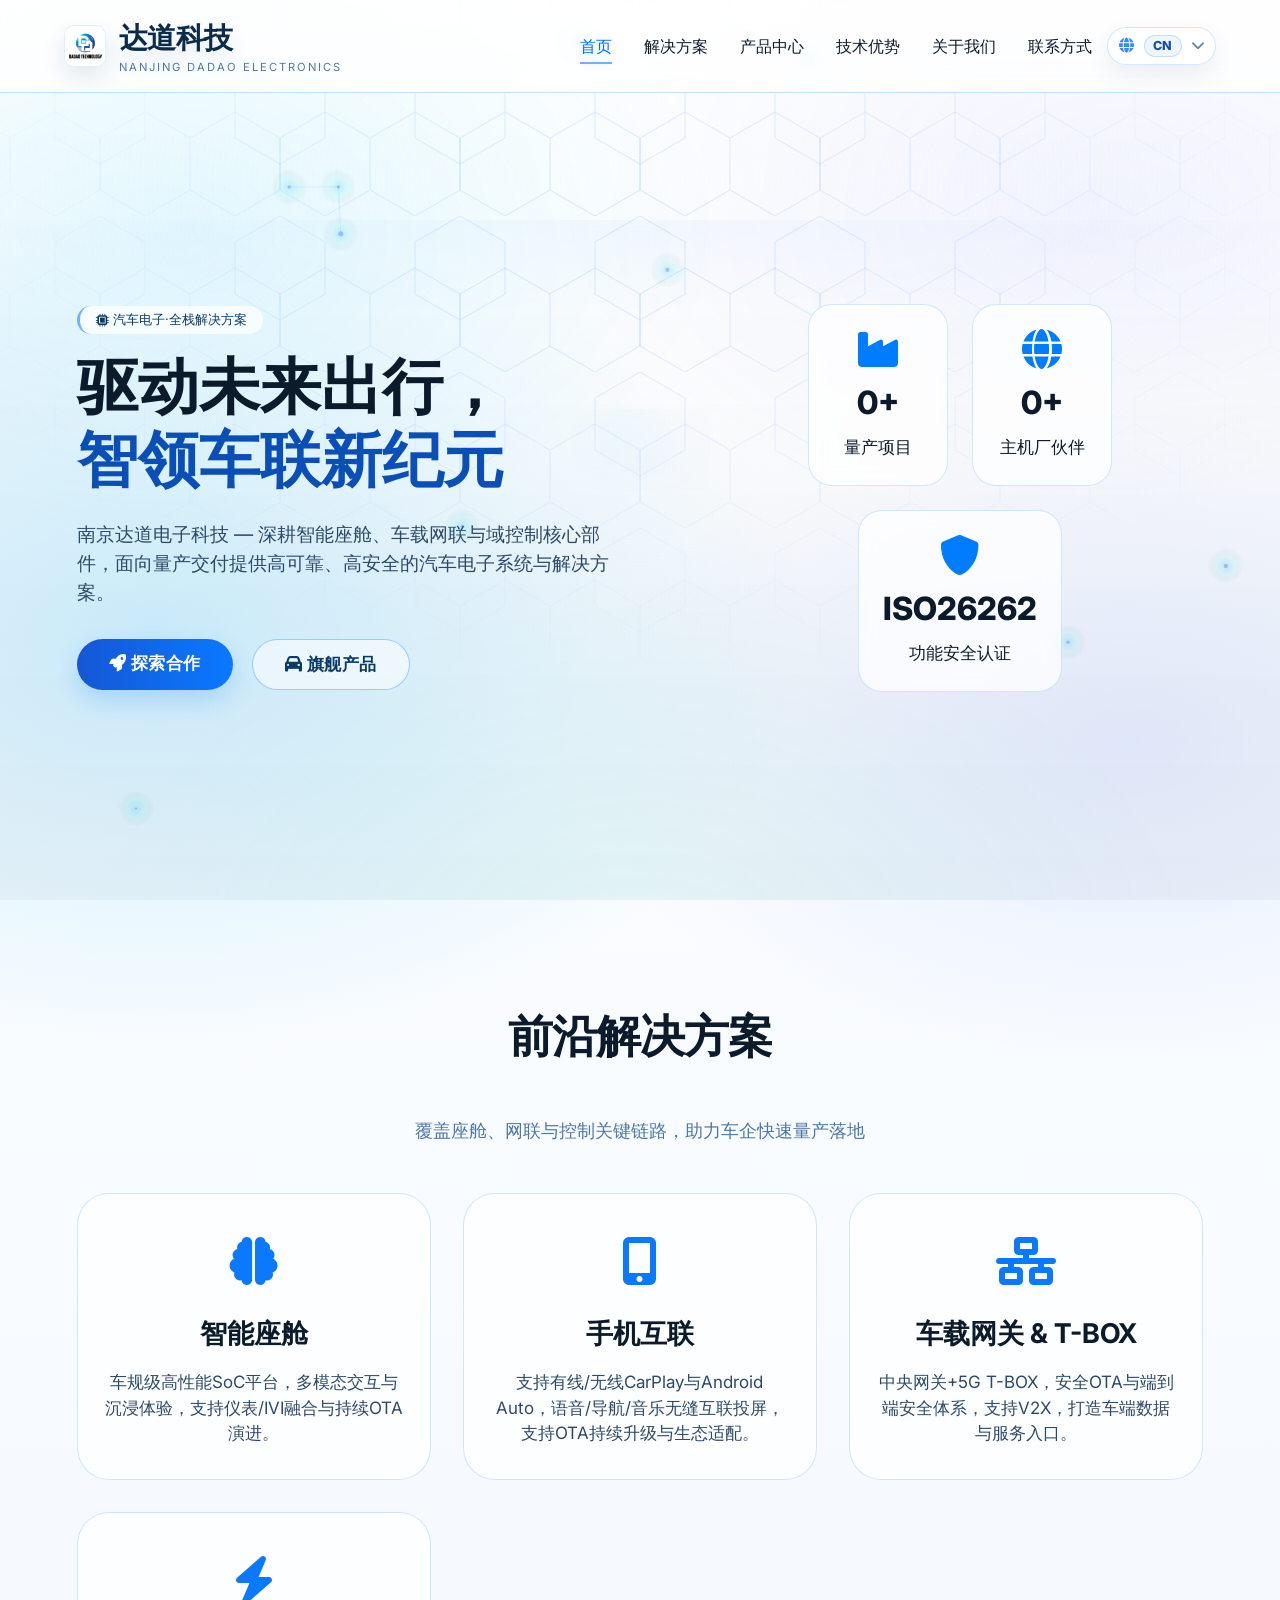
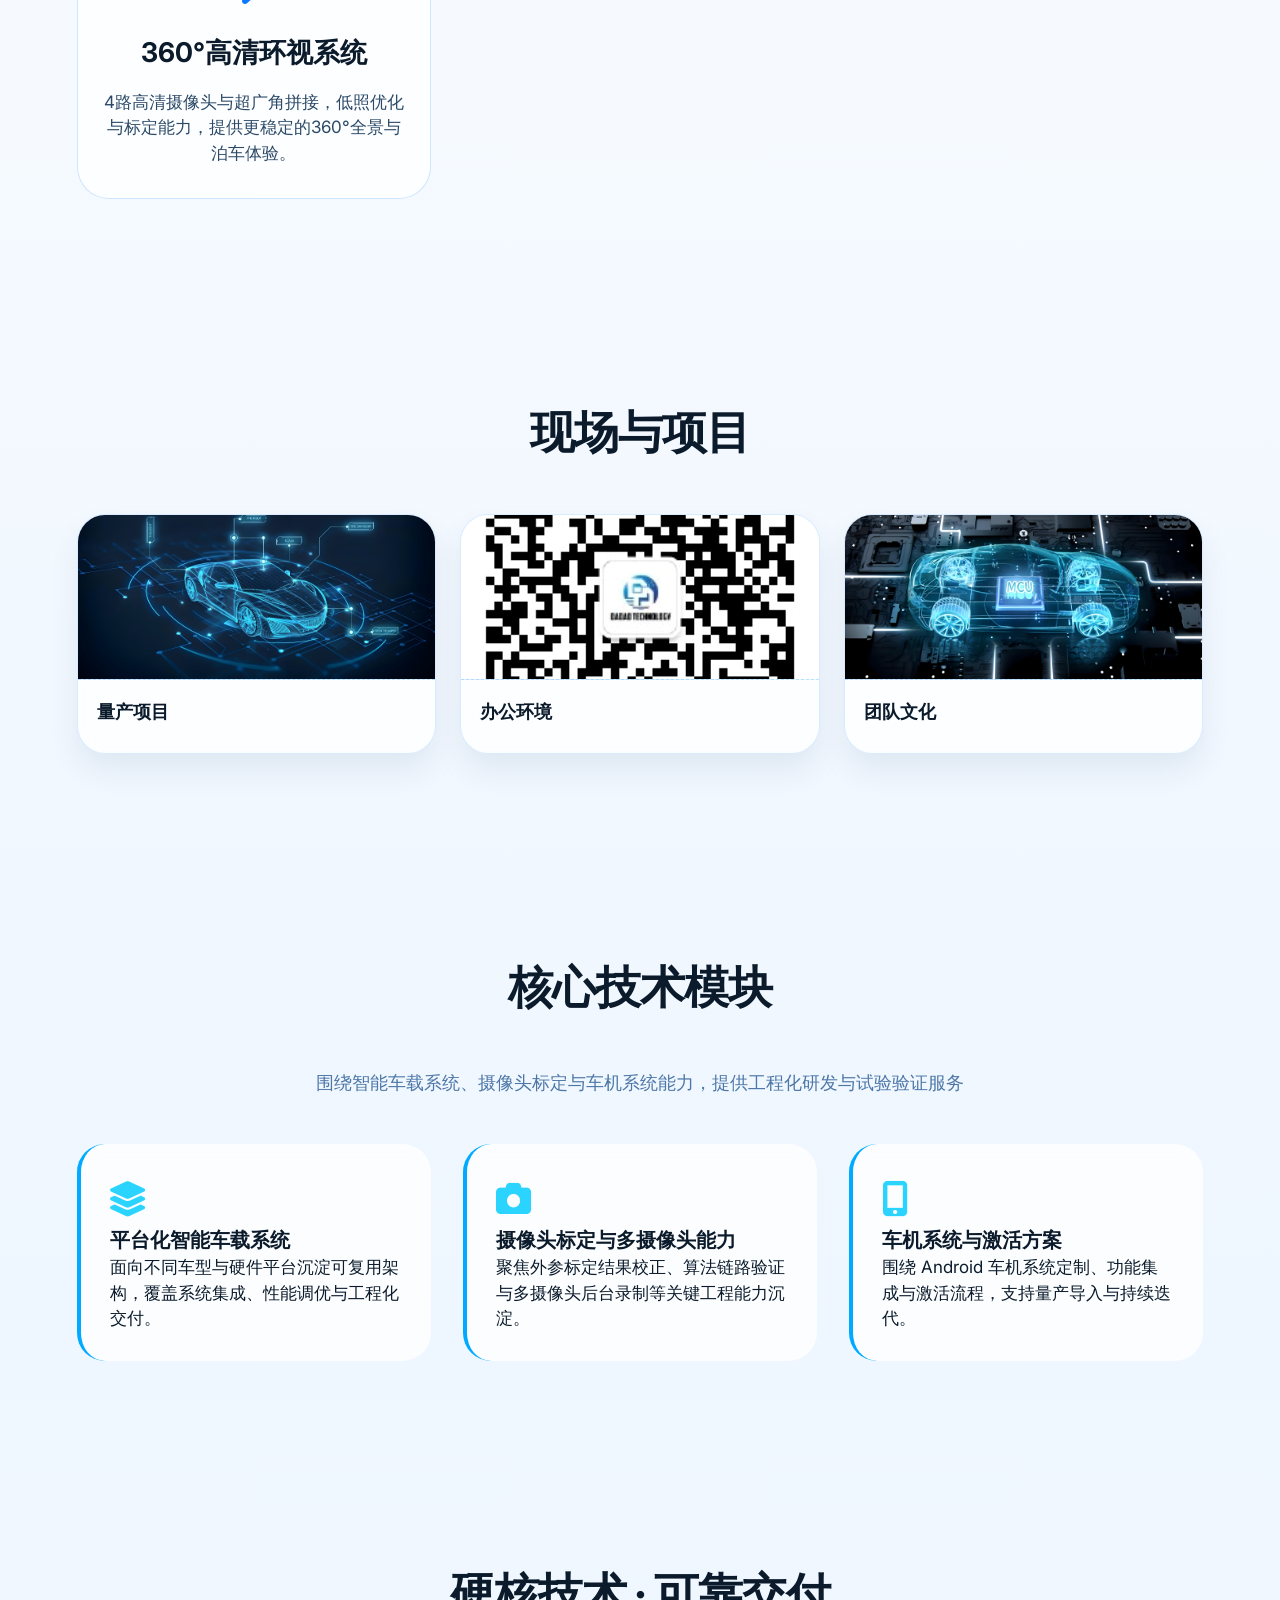
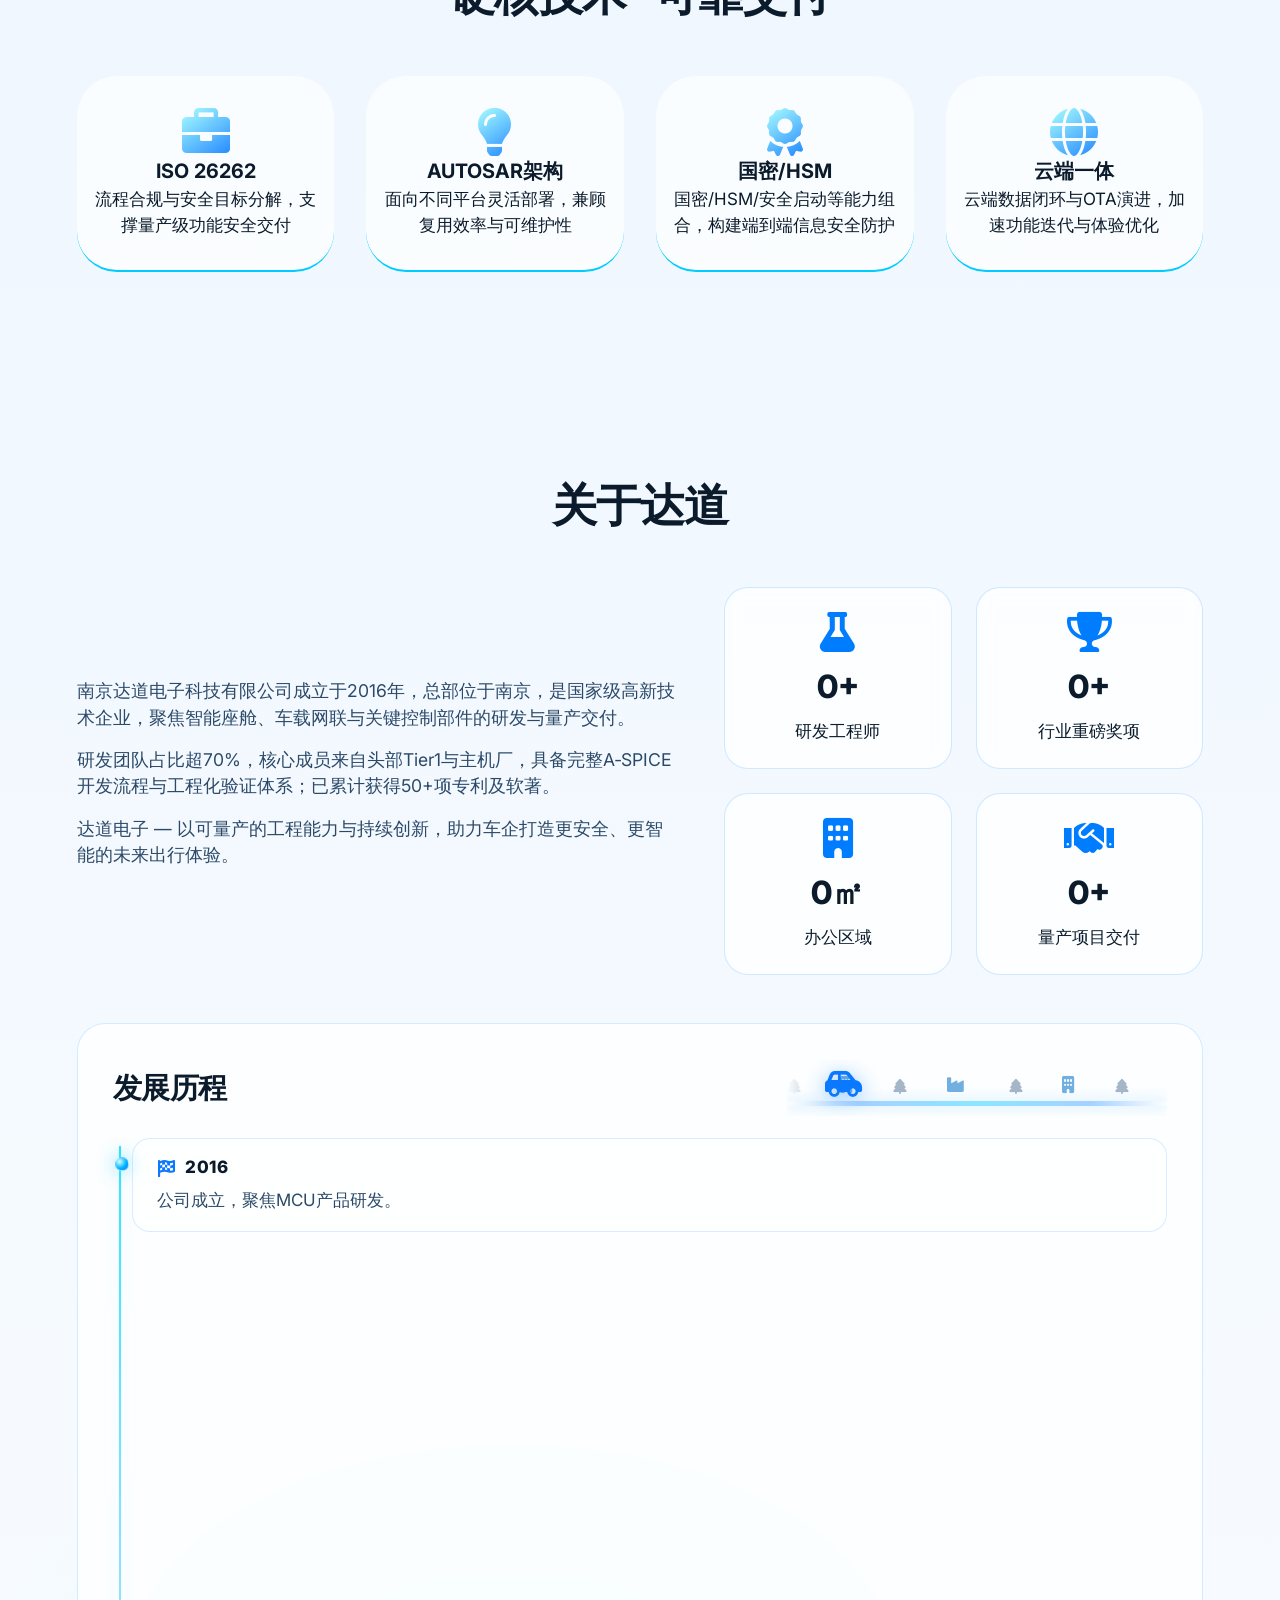
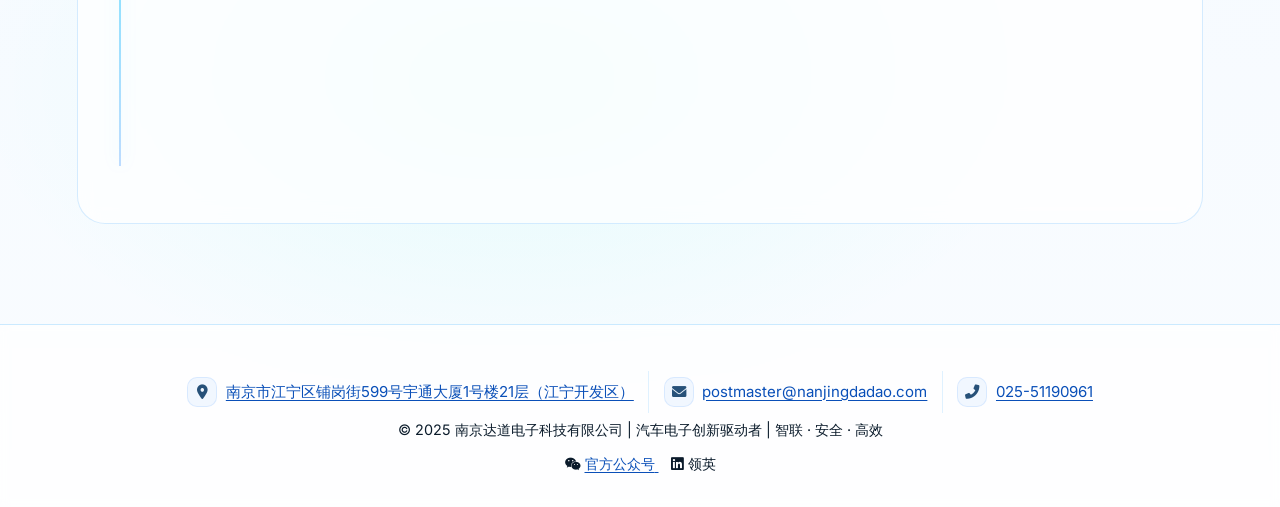
==== index.html @ 47fe8338 "update" ====
<!DOCTYPE html>
<html lang="zh-CN">
<head>
    <meta charset="UTF-8">
    <meta name="viewport" content="width=device-width, initial-scale=1.0, user-scalable=no">
    <title>达道科技</title><!-- document.title 由 i18n meta.title 同步 -->
    <!-- Google Fonts & Font Awesome -->
    <link href="https://fonts.googleapis.com/css2?family=Inter:opsz,wght@14..32,300;14..32,400;14..32,600;14..32,700;14..32,800&display=swap" rel="stylesheet">
    <link rel="stylesheet" href="https://cdnjs.cloudflare.com/ajax/libs/font-awesome/6.0.0-beta3/css/all.min.css">
    <!-- AOS 滚动动画库 (轻量增强) -->
    <link href="https://unpkg.com/aos@2.3.1/dist/aos.css" rel="stylesheet">
    <style>
        * {
            margin: 0;
            padding: 0;
            box-sizing: border-box;
        }

        body {
            font-family: 'Inter', sans-serif;
            font-size: 17px;
            background-color: #f4f9ff;
            background-image:
                radial-gradient(1100px 700px at 12% 12%, rgba(0, 180, 255, 0.18), transparent 60%),
                radial-gradient(900px 540px at 88% 14%, rgba(120, 160, 255, 0.16), transparent 62%),
                radial-gradient(900px 520px at 40% 92%, rgba(0, 255, 210, 0.08), transparent 60%),
                linear-gradient(180deg, #ffffff 0%, #eef6ff 55%, #f9fcff 100%);
            color: #0b1b2b;
            overflow-x: hidden;
            line-height: 1.5;
            position: relative;
        }

        /* 浅色科技感背景：细网格 + 轻扫描线（不影响内容层级） */
        body::before {
            content: "";
            position: fixed;
            inset: 0;
            z-index: -2;
            pointer-events: none;
            opacity: 0.82;
            /* 六边形“变形网格”（蜂窝）+ 轻扫描线 */
            background-image:
                /* per-cell soft gradient glow (hex vibe in blank areas) */
                radial-gradient(circle at 35% 35%, rgba(0, 200, 255, 0.12), transparent 62%),
                radial-gradient(circle at 70% 65%, rgba(120, 160, 255, 0.10), transparent 66%),
                /* regular hex grid (no distortion) */
                url("data:image/svg+xml,%3Csvg xmlns='http://www.w3.org/2000/svg' width='180' height='156' viewBox='0 0 180 156'%3E%3Cg fill='none' stroke='%23005cff' stroke-opacity='0.30' stroke-width='1.2'%3E%3Cpath d='M45 26 L90 0 L135 26 L135 78 L90 104 L45 78 Z'/%3E%3Cpath d='M0 78 L45 52 L90 78 L90 130 L45 156 L0 130 Z'/%3E%3Cpath d='M90 78 L135 52 L180 78 L180 130 L135 156 L90 130 Z'/%3E%3C/g%3E%3C/svg%3E"),
                /* subtle scan bands */
                linear-gradient(to bottom, rgba(0, 115, 255, 0.08), transparent 22%, transparent 78%, rgba(0, 115, 255, 0.07));
            /* bigger cells = less dense */
            background-size: 140px 82px, 140px 82px, 180px 156px, 100% 460px;
            background-position: center, center, center, center;
            background-repeat: no-repeat, no-repeat, repeat, no-repeat;
            mask-image: radial-gradient(60% 55% at 50% 22%, rgba(0,0,0,0.95), rgba(0,0,0,0.15) 70%, rgba(0,0,0,0) 100%);
            -webkit-mask-image: radial-gradient(60% 55% at 50% 22%, rgba(0,0,0,0.95), rgba(0,0,0,0.15) 70%, rgba(0,0,0,0) 100%);
        }

        /* 轻微光晕/暗角，让背景更有层次 */
        body::after {
            content: "";
            position: fixed;
            inset: 0;
            z-index: -1;
            pointer-events: none;
            background:
                radial-gradient(900px 520px at 15% 25%, rgba(0, 200, 255, 0.10), transparent 60%),
                radial-gradient(900px 520px at 85% 22%, rgba(140, 160, 255, 0.10), transparent 60%),
                radial-gradient(900px 560px at 50% 105%, rgba(0, 255, 210, 0.06), transparent 62%),
                radial-gradient(1200px 700px at 50% 20%, rgba(255, 255, 255, 0.55), rgba(255, 255, 255, 0) 65%),
                linear-gradient(180deg, rgba(255,255,255,0.0) 0%, rgba(11, 27, 43, 0.04) 100%);
        }

        /* 炫酷科技粒子背景 canvas */
        #particle-canvas {
            position: fixed;
            top: 0;
            left: 0;
            width: 100%;
            height: 100%;
            z-index: 0;
            pointer-events: none;  /* 让所有鼠标事件穿透，保证内容可交互 */
            display: block;
        }

        /* 内容层，浮在背景之上 */
        .content-wrapper {
            position: relative;
            z-index: 2;
        }

        /* 滚动条自定义 */
        ::-webkit-scrollbar {
            width: 6px;
        }
        ::-webkit-scrollbar-track {
            background: rgba(10, 45, 80, 0.08);
        }
        ::-webkit-scrollbar-thumb {
            background: rgba(0, 140, 255, 0.65);
            border-radius: 10px;
        }

        /* 导航栏 — 玻璃科技感 */
        .navbar {
            position: sticky;
            top: 0;
            backdrop-filter: blur(12px);
            background: rgba(255, 255, 255, 0.72);
            border-bottom: 1px solid rgba(0, 130, 255, 0.22);
            padding: 1rem 5%;
            display: flex;
            justify-content: flex-start;
            align-items: center;
            z-index: 100;
            transition: all 0.3s ease;
        }
        .logo {
            display: flex;
            align-items: center;
            gap: 0.8rem;
            min-width: 0;
        }
        .brand-mark {
            width: 42px;
            height: 42px;
            object-fit: contain;
            border-radius: 10px;
            background: rgba(255, 255, 255, 0.55);
            border: 1px solid rgba(0, 120, 255, 0.12);
            box-shadow: 0 10px 22px rgba(10, 45, 90, 0.10);
            flex: 0 0 auto;
        }
        .brand-text {
            min-width: 0;
        }
        .logo h1 {
            font-size: 1.8rem;
            font-weight: 800;
            color: #0b2b4b;
            text-shadow: 0 10px 22px rgba(10, 45, 90, 0.10);
            letter-spacing: -0.5px;
        }
        .logo p {
            font-size: 0.7rem;
            letter-spacing: 2px;
            color: #4d77a7;
        }
        @media (max-width: 600px) {
            .brand-mark {
                width: 36px;
                height: 36px;
                border-radius: 9px;
            }
            .logo h1 {
                font-size: 1.55rem;
            }
        }
        .nav-links {
            display: flex;
            gap: 2rem;
            margin-left: auto; /* push nav group toward language */
            align-items: center;
        }
        .nav-links a {
            color: #0b1b2b;
            text-decoration: none;
            font-weight: 500;
            transition: 0.2s;
            font-size: 1rem;
            position: relative;
        }
        .nav-links a:after {
            content: '';
            position: absolute;
            bottom: -6px;
            left: 0;
            width: 0;
            height: 2px;
            background: rgba(0, 110, 255, 0.55);
            box-shadow: 0 0 8px rgba(0, 110, 255, 0.16);
            transition: 0.3s;
        }
        .nav-links a:hover:after, .nav-links a.active:after {
            width: 100%;
        }
        .nav-links a:hover, .nav-links a.active {
            color: #006dff;
            text-shadow: 0 0 6px rgba(0, 140, 255, 0.15);
        }
        .menu-toggle {
            display: none;
            font-size: 1.8rem;
            cursor: pointer;
            color: #0b3a66;
            margin-left: auto;
        }

        /* 语言切换 */
        .lang-switch {
            display: flex;
            align-items: center;
            gap: 0.6rem;
            padding: 0.45rem 0.7rem;
            border-radius: 999px;
            border: 1px solid rgba(0, 130, 255, 0.18);
            background: rgba(255, 255, 255, 0.60);
            backdrop-filter: blur(10px);
            box-shadow: 0 10px 24px rgba(10, 45, 90, 0.08);
            margin-left: 0.9rem; /* tighter gap after "联系" */
            position: relative;
            white-space: nowrap;
        }
        .lang-code {
            display: inline-flex;
            align-items: center;
            height: 22px;
            padding: 0 8px;
            border-radius: 999px;
            border: 1px solid rgba(0, 110, 255, 0.18);
            background: rgba(0, 110, 255, 0.06);
            color: rgba(0, 70, 160, 0.95);
            font-weight: 800;
            font-size: 0.78rem;
            letter-spacing: 0.8px;
        }
        .lang-globe {
            color: rgba(0, 110, 255, 0.80);
            font-size: 0.95rem;
        }
        .lang-select {
            appearance: none;
            -webkit-appearance: none;
            -moz-appearance: none;
            border: 0;
            outline: none;
            background: transparent;
            font-family: inherit;
            font-weight: 600;
            color: #0b2b4b;
            padding-right: 1.2rem;
            cursor: pointer;
            /* hide selected text, keep native dropdown via click */
            position: absolute;
            inset: 0;
            width: 100%;
            height: 100%;
            opacity: 0;
        }
        .lang-switch .caret {
            color: rgba(11, 58, 102, 0.65);
            font-size: 0.85rem;
            margin-left: 0;
            pointer-events: none;
        }
        /* 通用区块样式 */
        section {
            padding: 100px 6%;
            position: relative;
        }
        .section-title {
            font-size: 2.8rem;
            font-weight: 700;
            text-align: center;
            margin-bottom: 3rem;
            color: #0b1b2b;
            letter-spacing: -1px;
        }
        .section-sub {
            text-align: center;
            color: #4d77a7;
            margin-bottom: 3rem;
            font-size: 1.1rem;
        }

        /* HERO 区域 */
        .hero {
            min-height: 90vh;
            display: flex;
            align-items: center;
            justify-content: space-between;
            flex-wrap: wrap;
            gap: 2rem;
        }
        .hero-content {
            flex: 1;
        }
        .hero-badge {
            display: inline-block;
            background: rgba(255, 255, 255, 0.72);
            backdrop-filter: blur(4px);
            border-left: 3px solid rgba(0, 120, 255, 0.55);
            padding: 0.3rem 1rem;
            border-radius: 20px;
            font-size: 0.8rem;
            margin-bottom: 1rem;
            color: #0b3a66;
        }
        .hero-content h1 {
            font-size: 3.8rem;
            font-weight: 800;
            line-height: 1.2;
            margin-bottom: 1rem;
        }
        .hero-gradient {
            color: #0a4fb8;
        }
        .hero-desc {
            font-size: 1.2rem;
            color: #2c4a68;
            max-width: 550px;
            margin: 1.5rem 0 2rem;
        }
        .btn-group {
            display: flex;
            gap: 1.2rem;
            flex-wrap: wrap;
        }
        .btn-primary, .btn-outline {
            padding: 12px 32px;
            border-radius: 40px;
            font-weight: 600;
            transition: 0.3s;
            text-decoration: none;
            display: inline-block;
            letter-spacing: 0.5px;
        }
        .btn-primary {
            background: linear-gradient(90deg, #1557d6, #0a79ff);
            border: none;
            color: white;
            box-shadow: 0 10px 24px rgba(10, 121, 255, 0.20);
        }
        .btn-primary:hover {
            transform: translateY(-3px);
            box-shadow: 0 14px 34px rgba(10, 121, 255, 0.28);
            background: linear-gradient(90deg, #1b62ea, #0a86ff);
        }
        .btn-outline {
            border: 1.5px solid rgba(0, 120, 255, 0.35);
            background: rgba(255, 255, 255, 0.55);
            color: #0b3a66;
            backdrop-filter: blur(5px);
        }
        .btn-outline:hover {
            background: rgba(255, 255, 255, 0.75);
            box-shadow: 0 12px 28px rgba(10, 121, 255, 0.16);
            transform: translateY(-3px);
        }
        .hero-stats {
            flex: 0.8;
            display: flex;
            gap: 1.5rem;
            justify-content: center;
            flex-wrap: wrap;
        }
        .stat-card {
            background: rgba(255, 255, 255, 0.74);
            backdrop-filter: blur(8px);
            border: 1px solid rgba(0, 140, 255, 0.18);
            border-radius: 24px;
            padding: 1.5rem;
            text-align: center;
            min-width: 140px;
            transition: all 0.3s;
        }
        .stat-card i {
            font-size: 2.5rem;
            color: #007cff;
        }
        .stat-number {
            font-size: 2rem;
            font-weight: 800;
            margin: 0.5rem 0;
        }

        /* 卡片通用风格 (解决方案&产品) */
        .cards-grid {
            display: grid;
            grid-template-columns: repeat(auto-fit, minmax(280px, 1fr));
            gap: 2rem;
            margin-top: 1rem;
        }
        .media-grid {
            display: grid;
            grid-template-columns: repeat(12, 1fr);
            gap: 1.5rem;
            margin-top: 1rem;
        }
        .media-card {
            grid-column: span 4;
            background: rgba(255, 255, 255, 0.76);
            border: 1px solid rgba(0, 120, 255, 0.14);
            border-radius: 28px;
            overflow: hidden;
            backdrop-filter: blur(10px);
            box-shadow: 0 16px 30px rgba(10, 45, 90, 0.08);
            transition: transform 0.25s ease, box-shadow 0.25s ease;
            min-height: 240px;
            position: relative;
        }
        .media-card:hover {
            transform: translateY(-6px);
            box-shadow: 0 22px 44px rgba(10, 45, 90, 0.12);
        }
        .media-thumb {
            height: 165px;
            background:
                radial-gradient(700px 250px at 25% 15%, rgba(10, 121, 255, 0.18), transparent 55%),
                radial-gradient(500px 220px at 75% 35%, rgba(0, 255, 210, 0.10), transparent 60%),
                linear-gradient(180deg, rgba(255,255,255,0.75), rgba(245,250,255,0.85));
            border-bottom: 1px dashed rgba(0, 120, 255, 0.18);
            display: flex;
            align-items: center;
            justify-content: center;
            color: rgba(11, 58, 102, 0.75);
            font-weight: 700;
            letter-spacing: 0.5px;
            position: relative;
        }
        .media-thumb img {
            width: 100%;
            height: 100%;
            object-fit: cover;
            display: block;
            filter: saturate(0.95) contrast(1.02);
            transition: opacity 0.35s ease;
        }
        .media-thumb img.is-fading {
            opacity: 0.05;
        }
        .media-open {
            position: absolute;
            inset: 0;
            display: flex;
            align-items: center;
            justify-content: center;
            gap: 0.5rem;
            background: linear-gradient(180deg, rgba(0, 0, 0, 0.05), rgba(0, 0, 0, 0.20));
            color: rgba(255, 255, 255, 0.95);
            font-weight: 700;
            border: 0;
            cursor: pointer;
            opacity: 0;
            transition: opacity 0.2s ease;
        }
        .media-card:hover .media-open {
            opacity: 1;
        }
        .media-open:focus-visible {
            opacity: 1;
            outline: 3px solid rgba(10, 121, 255, 0.35);
            outline-offset: -3px;
        }

        .lightbox {
            position: fixed;
            inset: 0;
            z-index: 9999;
            display: none;
            align-items: center;
            justify-content: center;
            padding: 22px;
            background: rgba(10, 18, 30, 0.62);
            backdrop-filter: blur(10px);
        }
        .lightbox.show {
            display: flex;
        }
        .lightbox-dialog {
            width: min(980px, 96vw);
            max-height: 86vh;
            background: rgba(255, 255, 255, 0.92);
            border: 1px solid rgba(0, 120, 255, 0.18);
            border-radius: 22px;
            overflow: hidden;
            box-shadow: 0 30px 70px rgba(0, 0, 0, 0.22);
            position: relative;
        }
        .lightbox-img {
            width: 100%;
            height: 100%;
            max-height: 86vh;
            object-fit: contain;
            display: block;
            background: linear-gradient(180deg, #ffffff, #f3f8ff);
        }
        .lightbox-close {
            position: absolute;
            top: 10px;
            right: 10px;
            width: 42px;
            height: 42px;
            border-radius: 999px;
            border: 1px solid rgba(0, 120, 255, 0.18);
            background: rgba(255, 255, 255, 0.9);
            cursor: pointer;
            display: grid;
            place-items: center;
            color: #0b2b4b;
        }
        .lightbox-close:hover {
            background: rgba(255, 255, 255, 1);
        }
        .lightbox-nav {
            position: absolute;
            top: 50%;
            transform: translateY(-50%);
            width: 44px;
            height: 44px;
            border-radius: 999px;
            border: 1px solid rgba(0, 120, 255, 0.18);
            background: rgba(255, 255, 255, 0.88);
            color: #0b2b4b;
            cursor: pointer;
            display: grid;
            place-items: center;
            backdrop-filter: blur(8px);
        }
        .lightbox-nav:hover {
            background: rgba(255, 255, 255, 1);
        }
        .lightbox-prev { left: 12px; }
        .lightbox-next { right: 12px; }
        .lightbox-dialog[data-gallery="false"] .lightbox-nav {
            display: none;
        }
        @media (max-width: 650px) {
            .lightbox-prev { left: 8px; }
            .lightbox-next { right: 8px; }
        }
        .media-body {
            padding: 1.1rem 1.2rem 1.2rem;
        }
        .media-title {
            margin: 0 0 0.35rem 0;
            font-size: 1.15rem;
            color: #0b1b2b;
        }
        @media (max-width: 1000px) {
            .media-card { grid-column: span 6; }
        }
        @media (max-width: 650px) {
            .media-card { grid-column: span 12; }
        }
        .tech-card {
            background: rgba(255, 255, 255, 0.72);
            backdrop-filter: blur(10px);
            border-radius: 32px;
            padding: 2rem 1.5rem;
            border: 1px solid rgba(0, 120, 255, 0.18);
            transition: 0.3s;
            text-align: center;
        }
        .tech-card:hover {
            transform: translateY(-10px);
            border-color: #00aaff;
            box-shadow: 0 20px 35px -12px rgba(0, 150, 255, 0.3);
            background: rgba(255, 255, 255, 0.88);
        }
        .tech-icon {
            font-size: 3rem;
            margin-bottom: 1rem;
            color: #0a79ff;
        }
        .tech-card h3 {
            font-size: 1.7rem;
            margin-bottom: 1rem;
        }
        .tech-card p {
            color: #2c4a68;
        }

        /* 产品卡片变体带小标志 */
        .product-card {
            background: rgba(255, 255, 255, 0.78);
            backdrop-filter: blur(8px);
            border-radius: 28px;
            padding: 1.8rem;
            border-left: 4px solid #00aaff;
            transition: all 0.3s;
        }
        .product-card:hover {
            transform: translateY(-5px);
            background: rgba(255, 255, 255, 0.92);
            box-shadow: 0 10px 25px -8px #00aaff40;
        }
        .product-icon {
            font-size: 2.2rem;
            color: #2ad4ff;
        }

        /* 技术优势区特殊光效 */
        .advantages {
            display: flex;
            flex-wrap: wrap;
            gap: 2rem;
            justify-content: center;
        }
        .adv-item {
            flex: 1;
            min-width: 200px;
            text-align: center;
            background: rgba(255, 255, 255, 0.68);
            padding: 2rem 1rem;
            border-radius: 40px;
            border-bottom: 2px solid #00ccff;
        }
        .adv-item i {
            font-size: 3rem;
            background: linear-gradient(145deg, #aaffff, #2288ff);
            -webkit-background-clip: text;
            background-clip: text;
            color: transparent;
        }

        /* 关于我们区块 */
        .about-content {
            display: flex;
            gap: 3rem;
            align-items: center;
            flex-wrap: wrap;
        }
        .about-text {
            flex: 1;
        }
        .about-text p {
            margin-bottom: 1rem;
            font-size: 1.1rem;
            color: #2c4a68;
        }
        .about-stats {
            flex: 0.8;
            display: grid;
            grid-template-columns: 1fr 1fr;
            gap: 1.5rem;
        }

        .timeline {
            margin-top: 3rem;
            background: rgba(255, 255, 255, 0.72);
            border: 1px solid rgba(0, 140, 255, 0.16);
            border-radius: 28px;
            backdrop-filter: blur(10px);
            padding: 2.2rem;
        }
        .timeline-title {
            display: flex;
            align-items: center;
            justify-content: space-between;
            gap: 1rem;
            flex-wrap: wrap;
            margin-bottom: 1.4rem;
        }
        .timeline-title h3 {
            font-size: 1.8rem;
            margin: 0;
            color: #0b1b2b;
            letter-spacing: -0.5px;
        }
        .timeline-car-scene {
            position: relative;
            width: min(380px, 100%);
            height: 56px;
            flex-shrink: 0;
            margin-left: auto;
            overflow: hidden;
        }
        .timeline-car-road {
            position: absolute;
            left: 0;
            right: 0;
            bottom: 10px;
            height: 5px;
            border-radius: 6px;
            z-index: 1;
            background: linear-gradient(
                90deg,
                rgba(0, 180, 255, 0),
                rgba(0, 130, 255, 0.35) 20%,
                rgba(0, 200, 255, 0.45) 50%,
                rgba(0, 130, 255, 0.35) 80%,
                rgba(0, 180, 255, 0)
            );
            box-shadow: 0 0 14px rgba(0, 160, 255, 0.25);
        }
        .timeline-car-backdrop {
            position: absolute;
            left: 0;
            right: 0;
            bottom: 22px;
            height: 26px;
            z-index: 0;
            overflow: hidden;
            pointer-events: none;
            mask-image: linear-gradient(90deg, transparent 0%, #000 10%, #000 90%, transparent 100%);
            -webkit-mask-image: linear-gradient(90deg, transparent 0%, #000 10%, #000 90%, transparent 100%);
        }
        .timeline-car-strip {
            display: flex;
            width: max-content;
            height: 100%;
            align-items: flex-end;
            animation: timeline-scn-scroll 10s linear infinite;
            will-change: transform;
        }
        @keyframes timeline-scn-scroll {
            0% {
                transform: translateX(0);
            }
            100% {
                transform: translateX(-50%);
            }
        }
        .timeline-scn-chunk {
            display: flex;
            align-items: flex-end;
            gap: 2.5rem;
            padding-right: 2.75rem;
            color: rgba(11, 58, 102, 0.5);
            font-size: 1.05rem;
        }
        .timeline-scn-chunk i:nth-child(odd) {
            opacity: 0.72;
            font-size: 0.95rem;
        }
        .timeline-scn-chunk i:nth-child(even) {
            color: rgba(0, 110, 200, 0.55);
        }
        .timeline-car-body {
            position: absolute;
            left: clamp(10%, 1.5rem, 26%);
            bottom: 16px;
            z-index: 2;
            font-size: 1.85rem;
            color: #0a79ff;
            line-height: 1;
            filter: drop-shadow(0 3px 10px rgba(0, 120, 255, 0.45));
            animation: timeline-car-bob 0.7s ease-in-out infinite alternate;
            will-change: transform;
        }
        @keyframes timeline-car-bob {
            from {
                transform: translateY(0);
            }
            to {
                transform: translateY(-2px);
            }
        }
        @media (max-width: 640px) {
            .timeline-title {
                flex-direction: column;
                align-items: stretch;
            }
            .timeline-car-scene {
                width: 100%;
                margin-left: 0;
            }
        }
        .timeline-list {
            position: relative;
            list-style: none;
            margin: 0;
            padding: 0 0 0 1.2rem;
        }
        .timeline-list:before {
            content: "";
            position: absolute;
            left: 6px;
            top: 8px;
            bottom: 8px;
            width: 2px;
            background: linear-gradient(180deg, rgba(0, 230, 255, 0.85), rgba(0, 120, 255, 0.25));
            box-shadow: 0 0 18px rgba(0, 200, 255, 0.18);
        }
        .timeline-item {
            position: relative;
            padding: 1rem 1rem 1rem 1.5rem;
            border-radius: 18px;
            background: rgba(255, 255, 255, 0.60);
            border: 1px solid rgba(0, 120, 255, 0.14);
            margin: 0.9rem 0;
        }
        .timeline-item:before {
            content: "";
            position: absolute;
            left: -18px;
            top: 18px;
            width: 12px;
            height: 12px;
            border-radius: 999px;
            background: radial-gradient(circle at 30% 30%, #d9ffff, #00b6ff 55%, #006dff 100%);
            box-shadow: 0 0 18px rgba(0, 200, 255, 0.55);
            border: 1px solid rgba(255, 255, 255, 0.35);
        }
        .timeline-item .year {
            display: inline-flex;
            align-items: center;
            gap: 0.55rem;
            font-weight: 800;
            letter-spacing: 0.5px;
            color: #0b1b2b;
            margin-bottom: 0.35rem;
        }
        .timeline-item .year i {
            color: #0a79ff;
        }
        .timeline-item .desc {
            margin: 0;
            color: #2c4a68;
            line-height: 1.7;
        }
        @media (max-width: 900px) {
            .timeline {
                padding: 1.6rem;
            }
        }

        /* 页脚联系信息条（替代 Contact 模块） */
        .footer-contact {
            padding: 14px 6% 6px;
            background: transparent;
        }
        .footer-contact-inner {
            max-width: 1120px;
            margin: 0 auto;
            border-radius: 0;
            border: 0;
            background: transparent;
            box-shadow: none;
            backdrop-filter: none;
        }
        .footer-contact-grid {
            display: flex;
            align-items: center;
            justify-content: center;
            gap: 0;
            flex-wrap: wrap;
        }
        .footer-contact-cell {
            padding: 0.35rem 0.9rem;
            display: inline-flex;
            gap: 0.55rem;
            align-items: center;
        }
        .footer-contact-cell:not(:last-child) {
            border-right: 1px solid rgba(0, 140, 255, 0.12);
        }
        .footer-contact-ico {
            width: 30px;
            height: 30px;
            border-radius: 10px;
            display: grid;
            place-items: center;
            background: rgba(0, 110, 255, 0.05);
            border: 1px solid rgba(0, 110, 255, 0.10);
            color: rgba(11, 58, 102, 0.88);
        }
        .footer-contact-label {
            margin: 0;
            font-weight: 800;
            color: #0b1b2b;
            letter-spacing: 0.2px;
            font-size: 0.92rem;
            white-space: nowrap;
        }
        .footer-contact-value {
            margin: 0;
            color: #2c4a68;
            line-height: 1.65;
            font-size: 0.94rem;
        }
        .footer-contact-value a {
            color: #0a4fb8;
            text-decoration: underline;
            text-underline-offset: 3px;
        }
        .footer-contact-value a:hover {
            color: #0a79ff;
        }
        @media (max-width: 900px) {
            .footer-contact-grid { justify-content: flex-start; }
            .footer-contact-cell { padding: 0.35rem 0.75rem; }
            .footer-contact-cell:not(:last-child) { border-right: 0; }
            .footer-contact-cell { border: 1px solid rgba(0, 140, 255, 0.10); border-radius: 14px; margin: 0.25rem 0.35rem; background: rgba(255,255,255,0.52); backdrop-filter: blur(8px); }
        }
        .map-link {
            color: #0a4fb8;
            text-decoration: underline;
            text-underline-offset: 3px;
        }
        .map-link:hover {
            color: #0a79ff;
        }
        .qr-trigger {
            color: #0a4fb8;
            text-decoration: underline;
            text-underline-offset: 3px;
            cursor: pointer;
        }
        .qr-trigger:hover {
            color: #0a79ff;
        }
        /* contact form removed */

        footer {
            text-align: center;
            padding: 2rem;
            border-top: 1px solid rgba(0, 150, 255, 0.2);
            background: rgba(255, 255, 255, 0.72);
            backdrop-filter: blur(5px);
            font-size: 0.9rem;
        }

        /* 响应式 */
        @media (max-width: 900px) {
            .nav-links {
                display: none;
                flex-direction: column;
                position: absolute;
                top: 70px;
                right: 0;
                background: rgba(255, 255, 255, 0.86);
                backdrop-filter: blur(20px);
                width: 200px;
                padding: 1rem;
                border-radius: 20px;
                gap: 1rem;
                text-align: center;
            }
            .nav-links.show {
                display: flex;
            }
            .menu-toggle {
                display: block;
            }
            .lang-switch {
                padding: 0.4rem 0.6rem;
            }
            .hero-content h1 {
                font-size: 2.5rem;
            }
            .section-title {
                font-size: 2rem;
            }
        }
        @media (max-width: 600px) {
            section {
                padding: 60px 5%;
            }
        }
    </style>
</head>
<body data-theme="light">

    <!-- 粒子科技背景 Canvas -->
    <canvas id="particle-canvas"></canvas>

    <div class="content-wrapper">
        <!-- 导航栏 -->
        <nav class="navbar">
            <div class="logo">
                <img class="brand-mark" src="images/公司logo.jpg" alt="达道电子 logo" data-i18n-alt="brand.alt" loading="lazy" decoding="async">
                <div class="brand-text">
                    <h1 data-i18n="brand.name">达道科技</h1>
                    <p data-i18n="brand.tagline">NANJING DADAO ELECTRONICS</p>
                </div>
            </div>
            <div class="menu-toggle" id="mobileMenuBtn" role="button" tabindex="0" data-i18n-aria-label="meta.menuToggleAria" aria-label="打开主导航菜单">
                <i class="fas fa-bars"></i>
            </div>
            <div class="nav-links" id="navLinks">
                <a href="#home" class="active nav-item"><span data-i18n="nav.home">首页</span></a>
                <a href="#solutions" class="nav-item"><span data-i18n="nav.solutions">解决方案</span></a>
                <a href="#products" class="nav-item"><span data-i18n="nav.products">产品中心</span></a>
                <a href="#tech" class="nav-item"><span data-i18n="nav.tech">技术优势</span></a>
                <a href="#about" class="nav-item"><span data-i18n="nav.about">关于我们</span></a>
                <a href="#contact" class="nav-item"><span data-i18n="nav.contact">联系方式</span></a>
            </div>
            <div class="lang-switch" id="langSwitch" role="group" aria-label="Language switcher">
                <i class="fas fa-globe lang-globe" aria-hidden="true"></i>
                <span class="lang-code" id="langCode" aria-hidden="true">CN</span>
                <i class="fas fa-chevron-down caret" aria-hidden="true"></i>
                <select class="lang-select" id="langSelect" aria-label="Select language">
                    <option value="zh-Hans">CN</option>
                    <option value="zh-Hant">CN-HK</option>
                    <option value="en">EN</option>
                </select>
            </div>
        </nav>

        <!-- Hero 主视觉 -->
        <section id="home" class="hero">
            <div class="hero-content" data-aos="fade-right">
                <span class="hero-badge"><i class="fas fa-microchip"></i> <span data-i18n="hero.badge">汽车电子·全栈解决方案</span></span>
                <h1>
                    <span data-i18n="hero.title1">驱动未来出行，</span><br>
                    <span class="hero-gradient" data-i18n="hero.title2">智领车联新纪元</span>
                </h1>
                <p class="hero-desc" data-i18n="hero.desc">南京达道电子科技 — 专注智能座舱、自动驾驶与车路协同核心部件，为车企提供高可靠性、高安全性的汽车电子系统。</p>
                <div class="btn-group">
                    <a href="#contact" class="btn-primary"><i class="fas fa-rocket"></i> <span data-i18n="hero.cta1">探索合作</span></a>
                    <a href="#products" class="btn-outline"><i class="fas fa-car"></i> <span data-i18n="hero.cta2">旗舰产品</span></a>
                </div>
            </div>
            <div class="hero-stats" data-aos="fade-left">
                <div class="stat-card"><i class="fas fa-industry"></i><div class="stat-number">50+</div><div data-i18n="hero.stat1">量产项目</div></div>
                <div class="stat-card"><i class="fas fa-globe"></i><div class="stat-number">30+</div><div data-i18n="hero.stat2">主机厂伙伴</div></div>
                <div class="stat-card"><i class="fas fa-shield-alt"></i><div class="stat-number">ISO26262</div><div data-i18n="hero.stat3">功能安全认证</div></div>
            </div>
        </section>

        <!-- 解决方案 -->
        <section id="solutions">
            <h2 class="section-title" data-aos="fade-up" data-i18n="solutions.title">前沿解决方案</h2>
            <div class="section-sub" data-aos="fade-up" data-i18n="solutions.sub">从感知到决策，构建智能汽车神经中枢</div>
            <div class="cards-grid">
                <div class="tech-card" data-aos="zoom-in">
                    <div class="tech-icon"><i class="fas fa-brain"></i></div>
                    <h3 data-i18n="solutions.c1.title">智能座舱</h3>
                    <p data-i18n="solutions.c1.desc">高性能车规级SoC方案，多模态交互，沉浸式驾舱体验，支持虚拟仪表与IVI融合。</p>
                </div>
                <div class="tech-card" data-aos="zoom-in" data-aos-delay="100">
                    <div class="tech-icon"><i class="fas fa-mobile-screen-button"></i></div>
                    <h3 data-i18n="solutions.c2.title">手机互联</h3>
                    <p data-i18n="solutions.c2.desc">支持有线/无线 CarPlay，Android Auto与百度CarLife，语音/导航/音乐无缝互联投屏。</p>
                </div>
                <div class="tech-card" data-aos="zoom-in" data-aos-delay="200">
                    <div class="tech-icon"><i class="fas fa-network-wired"></i></div>
                    <h3 data-i18n="solutions.c3.title">车载网关 & T-BOX</h3>
                    <p data-i18n="solutions.c3.desc">中央网关+5G T-BOX，支持安全OTA升级，构建智能网联汽车数据枢纽。</p>
                </div>
                <div class="tech-card" data-aos="zoom-in" data-aos-delay="300">
                    <div class="tech-icon"><i class="fas fa-bolt"></i></div>
                    <h3 data-i18n="solutions.c4.title">360°高清环视系统</h3>
                    <p data-i18n="solutions.c4.desc">4路高清摄像头，120°超广角，1080P分辨率，支持夜视功能，支持360°全景泊车。</p>
                </div>
            </div>
        </section>

        <!-- 照片展示（留白区，后续替换为实拍/团建/交付现场） -->
        <section id="media">
            <h2 class="section-title" data-aos="fade-up" data-i18n="media.title">现场与项目</h2>
            <div class="media-grid">
                <div class="media-card" data-aos="fade-up">
                    <div class="media-thumb">
                        <img src="images/home.png" data-rotate-srcs="images/home.png,images/bl1.png,images/bl2.png,images/bl3.png" data-rotate-interval="3200" alt="量产交付现场" data-i18n-alt="media.c1.alt" loading="lazy" decoding="async">
                        <button class="media-open" type="button" data-lightbox-src="images/home.png" data-i18n-lightbox-alt="media.c1.alt">
                            <i class="fas fa-up-right-and-down-left-from-center"></i> <span data-i18n="media.viewLarge">查看大图</span>
                        </button>
                    </div>
                    <div class="media-body">
                        <h3 class="media-title" data-i18n="media.c1.title">量产项目</h3>
                    </div>
                </div>
                <div class="media-card" data-aos="fade-up" data-aos-delay="80">
                    <div class="media-thumb">
                        <img src="images/code.png" data-rotate-srcs="images/code.png,images/360.png,images/bl1.png,images/bl2.png" data-rotate-interval="3600" alt="办公环境" data-i18n-alt="media.c2.alt" loading="lazy" decoding="async">
                        <button class="media-open" type="button" data-lightbox-src="images/code.png" data-i18n-lightbox-alt="media.c2.alt">
                            <i class="fas fa-up-right-and-down-left-from-center"></i> <span data-i18n="media.viewLarge">查看大图</span>
                        </button>
                    </div>
                    <div class="media-body">
                        <h3 class="media-title" data-i18n="media.c2.title">办公环境</h3>
                    </div>
                </div>
                <div class="media-card" data-aos="fade-up" data-aos-delay="160">
                    <div class="media-thumb">
                        <img src="images/low.png" data-rotate-srcs="images/low.png,images/cfmoto.webp,images/奇瑞.webp,images/手机互联.png" data-rotate-interval="4000" alt="团队文化" data-i18n-alt="media.c3.alt" loading="lazy" decoding="async">
                        <button class="media-open" type="button" data-lightbox-src="images/low.png" data-i18n-lightbox-alt="media.c3.alt">
                            <i class="fas fa-up-right-and-down-left-from-center"></i> <span data-i18n="media.viewLarge">查看大图</span>
                        </button>
                    </div>
                    <div class="media-body">
                        <h3 class="media-title" data-i18n="media.c3.title">团队文化</h3>
                    </div>
                </div>
            </div>
        </section>

        <!-- 产品中心 -->
        <section id="products">
            <h2 class="section-title" data-aos="fade-up" data-i18n="products.title">核心技术模块</h2>
            <div class="section-sub" data-aos="fade-up" data-i18n="products.sub">围绕智能车载系统、摄像头标定与车机系统能力，提供工程化研发与试验验证服务</div>
            <div class="cards-grid">
                <div class="product-card" data-aos="flip-left">
                    <div class="product-icon"><i class="fas fa-layer-group"></i></div>
                    <h3 data-i18n="products.m1.title">平台化智能车载系统</h3>
                    <p data-i18n="products.m1.desc">面向不同车型与硬件平台沉淀可复用架构，覆盖系统集成、性能调优与工程化交付。</p>
                </div>
                <div class="product-card" data-aos="flip-left" data-aos-delay="120">
                    <div class="product-icon"><i class="fas fa-camera"></i></div>
                    <h3 data-i18n="products.m2.title">摄像头标定与多摄像头能力</h3>
                    <p data-i18n="products.m2.desc">聚焦外参标定结果校正、算法链路验证与多摄像头后台录制等关键工程能力沉淀。</p>
                </div>
                <div class="product-card" data-aos="flip-left" data-aos-delay="240">
                    <div class="product-icon"><i class="fas fa-mobile-screen-button"></i></div>
                    <h3 data-i18n="products.m3.title">车机系统与激活方案</h3>
                    <p data-i18n="products.m3.desc">围绕 Android 车机系统定制、功能集成与激活流程，支持量产导入与持续迭代。</p>
                </div>
            </div>
        </section>

        <!-- 技术优势 核心亮点 -->
        <section id="tech">
            <h2 class="section-title" data-aos="fade-up" data-i18n="tech.title">技术与资质</h2>
            <div class="advantages">
                <div class="adv-item" data-aos="fade-right"><i class="fas fa-briefcase"></i><h3 data-i18n="tech.a1.title">经营范围</h3><p data-i18n="tech.a1.desc">从事智能技术开发与电子设备销售，覆盖电子技术开发、智能设备销售及货物/技术进出口业务。</p></div>
                <div class="adv-item" data-aos="fade-up"><i class="fas fa-lightbulb"></i><h3 data-i18n="tech.a2.title">知识产权</h3><p data-i18n="tech.a2.desc">累计获授权发明专利11项、软件著作权33项，涵盖车载摄像头等关键技术（如基于Android 13的多摄像头后台录制）。</p></div>
                <div class="adv-item" data-aos="fade-down"><i class="fas fa-award"></i><h3 data-i18n="tech.a3.title">高新技术企业</h3><p data-i18n="tech.a3.desc">2023年获评高新技术企业，研发与创新体系持续完善。</p></div>
                <div class="adv-item" data-aos="fade-left"><i class="fas fa-globe"></i><h3 data-i18n="tech.a4.title">资质与荣誉</h3><p data-i18n="tech.a4.desc">2025年新增货物与技术进出口资质；2025年6月获南京市“瞪羚企业”称号。</p></div>
            </div>
        </section>

        <!-- 关于我们 -->
        <section id="about">
            <h2 class="section-title" data-aos="fade-up" data-i18n="about.title">关于达道</h2>
            <div class="about-content">
                <div class="about-text" data-aos="fade-right">
                    <p data-i18n="about.p1">南京达道电子科技有限公司成立于2018年，总部位于中国南京，是国家级高新技术企业与汽车电子领域专精特新企业。我们深耕智能汽车“新三化”，致力于为全球车企提供领先的域控制器、传感器及车载网联系统。</p>
                    <p data-i18n="about.p2">研发团队占比超70%，核心成员来自国内Tier1与知名车企，拥有完整的A-SPICE开发流程。与多家高校达成战略合作，已获得50+项专利及软著。</p>
                    <p data-i18n="about.p3">达道电子 — 以技术创新驱动未来出行，为更安全、更智能的汽车生态贡献力量。</p>
                </div>
                <div class="about-stats" data-aos="fade-left">
                    <div class="stat-card"><i class="fas fa-flask"></i><div class="stat-number">35+</div><div data-i18n="about.stat.engineers">研发工程师</div></div>
                    <div class="stat-card"><i class="fas fa-trophy"></i><div class="stat-number">17+</div><div data-i18n="about.stat.awards">行业重磅奖项</div></div>
                    <div class="stat-card"><i class="fas fa-building"></i><div class="stat-number">1000㎡</div><div data-i18n="about.stat.office">办公区域</div></div>
                    <div class="stat-card"><i class="fas fa-handshake"></i><div class="stat-number">50+</div><div data-i18n="about.stat.delivery">量产项目交付</div></div>
                </div>
            </div>

            <div class="timeline" data-aos="fade-up">
                <div class="timeline-title">
                    <h3 data-i18n="timeline.title">发展历程</h3>
                    <div class="timeline-car-scene" aria-hidden="true">
                        <div class="timeline-car-road"></div>
                        <div class="timeline-car-backdrop">
                            <div class="timeline-car-strip">
                                <span class="timeline-scn-chunk">
                                    <i class="fas fa-tree"></i><i class="fas fa-building"></i><i class="fas fa-tree"></i><i class="fas fa-industry"></i>
                                </span><span class="timeline-scn-chunk">
                                    <i class="fas fa-tree"></i><i class="fas fa-building"></i><i class="fas fa-tree"></i><i class="fas fa-industry"></i>
                                </span>
                            </div>
                        </div>
                        <div class="timeline-car-body"><i class="fas fa-car-side"></i></div>
                    </div>
                </div>
                <ul class="timeline-list">
                    <li class="timeline-item" data-aos="fade-up">
                        <div class="year"><i class="fas fa-flag-checkered"></i> 2016</div>
                        <p class="desc" data-i18n="timeline.y2016">公司成立，聚焦MCU产品研发。</p>
                    </li>
                    <li class="timeline-item" data-aos="fade-up">
                        <div class="year"><i class="fas fa-flag-checkered"></i> 2018</div>
                        <p class="desc" data-i18n="timeline.y2018">完成MCU核心平台与工具链建设。</p>
                    </li>
                    <li class="timeline-item" data-aos="fade-up" data-aos-delay="50">
                        <div class="year"><i class="fas fa-microchip"></i> 2019</div>
                        <p class="desc" data-i18n="timeline.y2019">完成核心平台与工具链建设，打通研发到验证闭环。</p>
                    </li>
                    <li class="timeline-item" data-aos="fade-up" data-aos-delay="100">
                        <div class="year"><i class="fas fa-project-diagram"></i> 2021</div>
                        <p class="desc" data-i18n="timeline.y2021">通过ISO26262流程认证。</p>
                    </li>
                    <li class="timeline-item" data-aos="fade-up" data-aos-delay="150">
                        <div class="year"><i class="fas fa-shield-alt"></i> 2023</div>
                        <p class="desc" data-i18n="timeline.y2023">通过高新兴企业认证资格。</p>
                    </li>
                    <li class="timeline-item" data-aos="fade-up" data-aos-delay="200">
                        <div class="year"><i class="fas fa-rocket"></i> 2025</div>
                        <p class="desc" data-i18n="timeline.y2025">入选南京市“瞪羚企业”名单，并获评科技型中小企业及江苏省民营科技企业</p>
                    </li>
                </ul>
            </div>
        </section>

        <footer>
            <div class="footer-contact" id="contact">
                <div class="footer-contact-inner">
                    <div class="footer-contact-grid">
                        <div class="footer-contact-cell">
                            <div class="footer-contact-ico" aria-hidden="true"><i class="fas fa-map-marker-alt"></i></div>
                            <div>
                                <p class="footer-contact-value">
                                    <a target="_blank" rel="noopener"
                                       data-i18n="footer.address"
                                       data-i18n-href="footer.addressHref"
                                       href="https://api.map.baidu.com/direction?origin=%E5%BD%93%E5%89%8D%E4%BD%8D%E7%BD%AE&destination=%E5%8D%97%E4%BA%AC%E5%B8%82%E6%B1%9F%E5%AE%81%E5%8C%BA%E9%93%BA%E5%B2%97%E8%A1%97599%E5%8F%B7%E5%AE%87%E9%80%9A%E5%A4%A7%E5%8E%A61%E5%8F%B7%E6%A5%BC21%E5%B1%82%EF%BC%88%E6%B1%9F%E5%AE%81%E5%BC%80%E5%8F%91%E5%8C%BA%EF%BC%89&mode=driving&region=%E5%8D%97%E4%BA%AC&output=html">
                                        南京市江宁区铺岗街599号宇通大厦1号楼21层（江宁开发区）
                                    </a>
                                </p>
                            </div>
                        </div>
                        <div class="footer-contact-cell">
                            <div class="footer-contact-ico" aria-hidden="true"><i class="fas fa-envelope"></i></div>
                            <div>
                                <p class="footer-contact-value"><a href="mailto:postmaster@nanjingdadao.com">postmaster@nanjingdadao.com</a></p>
                            </div>
                        </div>
                        <div class="footer-contact-cell">
                            <div class="footer-contact-ico" aria-hidden="true"><i class="fas fa-phone-alt"></i></div>
                            <div>
                                <p class="footer-contact-value"><a href="tel:+862558832777">025-51190961</a></p>
                            </div>
                        </div>
                    </div>
                </div>
            </div>
            <p data-i18n="footer.line1">© 2025 南京达道电子科技有限公司 | 汽车电子创新驱动者 | 智联 · 安全 · 高效</p>
            <p style="margin-top: 0.8rem;">
                <i class="fab fa-weixin"></i>
                <a class="qr-trigger" href="javascript:void(0)"
                   data-lightbox-src="images/code.png"
                   data-i18n-lightbox-alt="footer.wechatQrAlt">
                    <span data-i18n="footer.wechat">官方公众号</span>
                </a>
                &nbsp;&nbsp;
                <i class="fab fa-linkedin"></i> <span data-i18n="footer.linkedin">领英</span>
            </p>
        </footer>
    </div>

    <!-- 脚本区: 粒子背景 + 导航交互 + AOS -->
    <script src="https://unpkg.com/aos@2.3.1/dist/aos.js"></script>
    <script src="assets/particles.js?v=5"></script>
    <div class="lightbox" id="lightbox" aria-hidden="true">
        <div class="lightbox-dialog" role="dialog" aria-modal="true" data-i18n-aria-label="lightbox.dialogAria" aria-label="图片预览">
            <button class="lightbox-nav lightbox-prev" type="button" id="lightboxPrev" data-i18n-aria-label="lightbox.prevAria" aria-label="上一张">
                <i class="fas fa-chevron-left"></i>
            </button>
            <button class="lightbox-nav lightbox-next" type="button" id="lightboxNext" data-i18n-aria-label="lightbox.nextAria" aria-label="下一张">
                <i class="fas fa-chevron-right"></i>
            </button>
            <button class="lightbox-close" type="button" id="lightboxClose" data-i18n-aria-label="lightbox.closeAria" aria-label="关闭">
                <i class="fas fa-times"></i>
            </button>
            <img class="lightbox-img" id="lightboxImg" alt="">
        </div>
    </div>
    <script>
        // 初始化AOS滚动动画
        AOS.init({
            duration: 800,
            once: true,
            offset: 100
        });

        /** 供 lightbox 等在 i18n 初始化前注册的代码读取当前语言文案（于 loadCache 之后赋值） */
        let pickI18nText = (key) => "";

        // ----- 导航栏交互 + 平滑滚动 + active高亮-----
        const navItems = document.querySelectorAll('.nav-item');
        const sections = document.querySelectorAll('section');
        const mobileBtn = document.getElementById('mobileMenuBtn');
        const navLinksDiv = document.getElementById('navLinks');
        const contactEl = document.getElementById('contact');

        function removeActive() {
            navItems.forEach(item => item.classList.remove('active'));
        }

        function setActiveBasedOnScroll() {
            let scrollPos = window.scrollY + 120;
            sections.forEach(sec => {
                const top = sec.offsetTop;
                const bottom = top + sec.offsetHeight;
                if (scrollPos >= top && scrollPos < bottom) {
                    let id = sec.getAttribute('id');
                    removeActive();
                    document.querySelector(`.nav-item[href="#${id}"]`)?.classList.add('active');
                }
            });
        }

        window.addEventListener('scroll', setActiveBasedOnScroll);

        // 平滑滚动
        navItems.forEach(link => {
            link.addEventListener('click', function(e) {
                e.preventDefault();
                const targetId = this.getAttribute('href');
                if (targetId && targetId !== '#') {
                    const targetEl = document.querySelector(targetId);
                    if (targetEl) {
                        targetEl.scrollIntoView({ behavior: 'smooth', block: 'start' });
                        // 关闭移动端菜单
                        if (navLinksDiv.classList.contains('show')) navLinksDiv.classList.remove('show');
                    }
                }
            });
        });

        // CTA / any link to contact: smooth scroll
        document.querySelectorAll('a[href="#contact"]').forEach((a) => {
            a.addEventListener('click', (e) => {
                // let nav handler above handle nav items
                if (a.classList.contains('nav-item')) return;
                e.preventDefault();
                contactEl?.scrollIntoView?.({ behavior: 'smooth', block: 'start' });
            });
        });

        mobileBtn?.addEventListener('click', () => {
            navLinksDiv?.classList.toggle('show');
        });

        // ----- 轻量图片预览 Lightbox -----
        const lightbox = document.getElementById('lightbox');
        const lightboxImg = document.getElementById('lightboxImg');
        const lightboxClose = document.getElementById('lightboxClose');
        const lightboxPrev = document.getElementById('lightboxPrev');
        const lightboxNext = document.getElementById('lightboxNext');
        const lightboxDialog = lightbox?.querySelector?.('.lightbox-dialog') || null;
        let lastFocusEl = null;
        let galleryList = [];
        let galleryIndex = 0;

        function setGalleryUI(enabled) {
            if (!lightboxDialog) return;
            lightboxDialog.setAttribute('data-gallery', enabled ? 'true' : 'false');
        }

        function showGalleryAt(idx) {
            if (!lightboxImg) return;
            if (!galleryList.length) return;
            galleryIndex = (idx + galleryList.length) % galleryList.length;
            const src = galleryList[galleryIndex];
            if (src) lightboxImg.src = src;
        }

        function openLightbox(src, alt, list) {
            if (!lightbox || !lightboxImg) return;
            lastFocusEl = document.activeElement;
            galleryList = Array.isArray(list) && list.length ? list : [src].filter(Boolean);
            galleryList = Array.from(new Set(galleryList.map(s => String(s))));
            galleryIndex = Math.max(0, galleryList.indexOf(src));
            setGalleryUI(galleryList.length > 1);
            showGalleryAt(galleryIndex);
            lightboxImg.alt = alt || pickI18nText("lightbox.fallbackAlt") || "图片预览";
            lightbox.classList.add('show');
            lightbox.setAttribute('aria-hidden', 'false');
            document.body.style.overflow = 'hidden';
            lightboxClose?.focus?.();
        }

        function closeLightbox() {
            if (!lightbox || !lightboxImg) return;
            lightbox.classList.remove('show');
            lightbox.setAttribute('aria-hidden', 'true');
            lightboxImg.src = '';
            galleryList = [];
            galleryIndex = 0;
            setGalleryUI(false);
            document.body.style.overflow = '';
            lastFocusEl?.focus?.();
        }

        document.addEventListener('click', (e) => {
            const btn = e.target.closest?.('[data-lightbox-src]');
            if (btn) {
                const src = btn.getAttribute('data-lightbox-src');
                const alt = btn.getAttribute('data-lightbox-alt') || '';
                let list = null;
                const thumb = btn.closest?.('.media-thumb');
                const img = thumb?.querySelector?.('img[data-rotate-srcs]');
                if (img) {
                    const raw = img.getAttribute('data-rotate-srcs') || '';
                    const items = raw.split(',').map(s => s.trim()).filter(Boolean).map(s => encodeURI(s));
                    const current = img.getAttribute('src') || src || '';
                    list = Array.from(new Set([current, ...items].filter(Boolean)));
                }
                if (src) openLightbox(src, alt, list);
                return;
            }
            if (e.target === lightbox) closeLightbox();
        });

        lightboxClose?.addEventListener('click', closeLightbox);
        lightboxPrev?.addEventListener('click', () => {
            if (!lightbox?.classList.contains('show')) return;
            if (galleryList.length <= 1) return;
            showGalleryAt(galleryIndex - 1);
        });
        lightboxNext?.addEventListener('click', () => {
            if (!lightbox?.classList.contains('show')) return;
            if (galleryList.length <= 1) return;
            showGalleryAt(galleryIndex + 1);
        });
        window.addEventListener('keydown', (e) => {
            if (e.key === 'Escape' && lightbox?.classList.contains('show')) closeLightbox();
            if (!lightbox?.classList.contains('show')) return;
            if (galleryList.length <= 1) return;
            if (e.key === 'ArrowLeft') showGalleryAt(galleryIndex - 1);
            if (e.key === 'ArrowRight') showGalleryAt(galleryIndex + 1);
        });

        // 初始化主动触发一次高亮
        setTimeout(setActiveBasedOnScroll, 100);

        // ----- Hero / About 统计数字：进入视口后从 0 递增至目标（离开视口可再次播放）-----
        (function initStatCountUps() {
            /* 数字递增仅改文案、无大幅位移；与常见企业站一致，不因系统「减少动态效果」关闭（该设置主要约束大幅动效） */
            function collectItems(inner) {
                const items = [];
                inner.querySelectorAll(".stat-number").forEach((el) => {
                    let target;
                    let suffix = "";
                    if (el.dataset.countTarget != null) {
                        target = parseInt(el.dataset.countTarget, 10);
                        suffix = el.dataset.countSuffix ?? "";
                    } else {
                        const raw = el.textContent.trim();
                        const m = raw.match(/^(\d+)(.*)$/);
                        if (!m) return;
                        target = parseInt(m[1], 10);
                        suffix = m[2] || "";
                        el.dataset.countTarget = String(target);
                        el.dataset.countSuffix = suffix;
                    }
                    if (!Number.isFinite(target) || target < 0) return;
                    items.push({ el, target, suffix });
                });
                return items;
            }

            function runCountUp(items) {
                if (!items.length) return () => {};
                const duration = 1200;
                const t0 = performance.now();
                let raf = 0;
                let cancelled = false;

                function tick(now) {
                    if (cancelled) return;
                    const u = Math.min(1, (now - t0) / duration);
                    const eased = 1 - (1 - u) * (1 - u);
                    items.forEach(({ el, target, suffix }) => {
                        el.textContent = String(Math.round(eased * target)) + suffix;
                    });
                    if (u < 1) {
                        raf = requestAnimationFrame(tick);
                    } else {
                        items.forEach(({ el, target, suffix }) => {
                            el.textContent = String(target) + suffix;
                        });
                    }
                }
                raf = requestAnimationFrame(tick);
                return () => {
                    cancelled = true;
                    cancelAnimationFrame(raf);
                };
            }

            /** 滚动/resize 下用布局矩形判断是否在视口内 */
            function isStatBlockVisible(el) {
                if (!el) return false;
                const r = el.getBoundingClientRect();
                const vh = window.innerHeight || document.documentElement.clientHeight;
                const margin = 40;
                return r.bottom > margin && r.top < vh - margin;
            }

            function bindStatReveal(wrap) {
                if (!wrap) return;

                let cancelAnim = () => {};
                let inView = false;
                let scrollScheduled = false;

                function resetToZero() {
                    wrap.querySelectorAll(".stat-number").forEach((el) => {
                        if (el.dataset.countTarget == null) return;
                        const suffix = el.dataset.countSuffix ?? "";
                        el.textContent = "0" + suffix;
                    });
                }

                function applyVisibility() {
                    const nowVisible = isStatBlockVisible(wrap);
                    if (nowVisible && !inView) {
                        cancelAnim();
                        const items = collectItems(wrap);
                        if (!items.length) return;
                        resetToZero();
                        cancelAnim = runCountUp(items);
                    } else if (!nowVisible && inView) {
                        cancelAnim();
                        resetToZero();
                    }
                    inView = nowVisible;
                }

                function onScrollOrResize() {
                    if (scrollScheduled) return;
                    scrollScheduled = true;
                    requestAnimationFrame(() => {
                        scrollScheduled = false;
                        applyVisibility();
                    });
                }

                window.addEventListener("scroll", onScrollOrResize, { passive: true });
                window.addEventListener("resize", onScrollOrResize);

                applyVisibility();
                requestAnimationFrame(() => {
                    applyVisibility();
                    requestAnimationFrame(applyVisibility);
                });
                window.addEventListener("load", () => {
                    applyVisibility();
                });
                setTimeout(applyVisibility, 400);
                setTimeout(applyVisibility, 1200);
            }

            bindStatReveal(document.querySelector("#home .hero-stats"));
            bindStatReveal(document.querySelector("#about .about-stats"));
        })();

        // ----- Media auto-rotator (现场与项目多图自动切换) -----
        (function initMediaRotators() {
            const reduceMotion =
                window.matchMedia && window.matchMedia("(prefers-reduced-motion: reduce)").matches;
            const shouldFade = !reduceMotion;

            const imgs = document.querySelectorAll('#media .media-thumb img[data-rotate-srcs]');
            imgs.forEach((img) => {
                const raw = img.getAttribute('data-rotate-srcs') || '';
                const interval = Math.max(1800, Number(img.getAttribute('data-rotate-interval') || '3500'));
                const list = raw.split(',').map(s => s.trim()).filter(Boolean);
                if (list.length < 2) return;

                // ensure current src is included first
                const current = img.getAttribute('src') || '';
                const unique = Array.from(new Set([current, ...list]));
                const norm = (src) => encodeURI(src);

                // preload
                unique.forEach((src) => { const p = new Image(); p.src = norm(src); });

                const thumb = img.closest('.media-thumb');
                const openBtn = thumb?.querySelector?.('.media-open');
                let idx = Math.max(0, unique.indexOf(current));

                setInterval(() => {
                    idx = (idx + 1) % unique.length;
                    const next = unique[idx];
                    if (!next) return;

                    const applyNext = () => {
                        const nextUrl = norm(next);
                        img.src = nextUrl;
                        if (openBtn) openBtn.setAttribute('data-lightbox-src', nextUrl);
                    };

                    if (!shouldFade) {
                        applyNext();
                        return;
                    }

                    img.classList.add('is-fading');
                    window.setTimeout(() => {
                        applyNext();
                        img.classList.remove('is-fading');
                    }, 220);
                }, interval);
            });
        })();

        // ----- i18n 语言切换（简体/繁体/English）-----
        const I18N = {
            "zh-Hans": {
                "nav.home": "首页",
                "nav.solutions": "解决方案",
                "nav.products": "产品中心",
                "nav.tech": "技术优势",
                "nav.about": "关于我们",
                "nav.contact": "联系方式",
                "meta.title": "达道科技",
                "meta.menuToggleAria": "打开主导航菜单",
                "brand.alt": "达道电子 logo",
                "brand.name": "达道科技",
                "brand.tagline": "NANJING DADAO ELECTRONICS",
                "hero.badge": "汽车电子·全栈解决方案",
                "hero.title1": "驱动未来出行，",
                "hero.title2": "智领车联新纪元",
                "hero.desc": "南京达道电子科技 — 深耕智能座舱、车载网联与域控制核心部件，面向量产交付提供高可靠、高安全的汽车电子系统与解决方案。",
                "hero.cta1": "探索合作",
                "hero.cta2": "旗舰产品",
                "hero.stat1": "量产项目",
                "hero.stat2": "主机厂伙伴",
                "hero.stat3": "功能安全认证",
                "solutions.title": "前沿解决方案",
                "solutions.sub": "覆盖座舱、网联与控制关键链路，助力车企快速量产落地",
                "solutions.c1.title": "智能座舱",
                "solutions.c1.desc": "车规级高性能SoC平台，多模态交互与沉浸体验，支持仪表/IVI融合与持续OTA演进。",
                "solutions.c2.title": "手机互联",
                "solutions.c2.desc": "支持有线/无线CarPlay与Android Auto，语音/导航/音乐无缝互联投屏，支持OTA持续升级与生态适配。",
                "solutions.c3.title": "车载网关 & T-BOX",
                "solutions.c3.desc": "中央网关+5G T-BOX，安全OTA与端到端安全体系，支持V2X，打造车端数据与服务入口。",
                "solutions.c4.title": "360°高清环视系统",
                "solutions.c4.desc": "4路高清摄像头与超广角拼接，低照优化与标定能力，提供更稳定的360°全景与泊车体验。",
                "media.title": "现场与项目",
                "media.c1.title": "量产项目",
                "media.c2.title": "办公环境",
                "media.c3.title": "团队文化",
                "media.viewLarge": "查看大图",
                "media.c1.alt": "量产交付现场",
                "media.c2.alt": "办公环境",
                "media.c3.alt": "团队文化",
                "products.title": "核心技术模块",
                "products.sub": "围绕智能车载系统、摄像头标定与车机系统能力，提供工程化研发与试验验证服务",
                "products.m1.title": "平台化智能车载系统",
                "products.m1.desc": "面向不同车型与硬件平台沉淀可复用架构，覆盖系统集成、性能调优与工程化交付。",
                "products.m2.title": "摄像头标定与多摄像头能力",
                "products.m2.desc": "聚焦外参标定结果校正、算法链路验证与多摄像头后台录制等关键工程能力沉淀。",
                "products.m3.title": "车机系统与激活方案",
                "products.m3.desc": "围绕 Android 车机系统定制、功能集成与激活流程，支持量产导入与持续迭代。",
                "tech.title": "硬核技术 · 可靠交付",
                "tech.a1.title": "ISO 26262",
                "tech.a1.desc": "流程合规与安全目标分解，支撑量产级功能安全交付",
                "tech.a2.title": "AUTOSAR架构",
                "tech.a2.desc": "面向不同平台灵活部署，兼顾复用效率与可维护性",
                "tech.a3.title": "国密/HSM",
                "tech.a3.desc": "国密/HSM/安全启动等能力组合，构建端到端信息安全防护",
                "tech.a4.title": "云端一体",
                "tech.a4.desc": "云端数据闭环与OTA演进，加速功能迭代与体验优化",
                "about.title": "关于达道",
                "about.p1": "南京达道电子科技有限公司成立于2016年，总部位于南京，是国家级高新技术企业，聚焦智能座舱、车载网联与关键控制部件的研发与量产交付。",
                "about.p2": "研发团队占比超70%，核心成员来自头部Tier1与主机厂，具备完整A‑SPICE开发流程与工程化验证体系；已累计获得50+项专利及软著。",
                "about.p3": "达道电子 — 以可量产的工程能力与持续创新，助力车企打造更安全、更智能的未来出行体验。",
                "about.stat.engineers": "研发工程师",
                "about.stat.awards": "行业重磅奖项",
                "about.stat.office": "办公区域",
                "about.stat.delivery": "量产项目交付",
                "timeline.title": "发展历程",
                "lang.switcherAria": "语言切换",
                "lang.selectAria": "选择语言",
                "timeline.y2016": "公司成立，聚焦MCU产品研发。",
                "timeline.y2018": "完成MCU核心平台与工具链建设。",
                "timeline.y2019": "完成核心平台与工具链建设，打通研发到验证闭环。",
                "timeline.y2021": "通过ISO26262流程认证。",
                "timeline.y2023": "通过高新兴企业认证资格。",
                "timeline.y2025": "入选南京市“瞪羚企业”名单，并获评科技型中小企业及江苏省民营科技企业",
                "footer.line1": "© 2025 南京达道电子科技有限公司 | 汽车电子创新驱动者 | 智联 · 安全 · 高效",
                "footer.address": "南京市江宁区铺岗街599号宇通大厦1号楼21层（江宁开发区）",
                "footer.addressHref": "https://api.map.baidu.com/direction?origin=%E5%BD%93%E5%89%8D%E4%BD%8D%E7%BD%AE&destination=%E5%8D%97%E4%BA%AC%E5%B8%82%E6%B1%9F%E5%AE%81%E5%8C%BA%E9%93%BA%E5%B2%97%E8%A1%97599%E5%8F%B7%E5%AE%87%E9%80%9A%E5%A4%A7%E5%8E%A61%E5%8F%B7%E6%A5%BC21%E5%B1%82%EF%BC%88%E6%B1%9F%E5%AE%81%E5%BC%80%E5%8F%91%E5%8C%BA%EF%BC%89&mode=driving&region=%E5%8D%97%E4%BA%AC&output=html",
                "footer.wechat": "官方公众号",
                "footer.wechatQrAlt": "官方公众号二维码",
                "footer.linkedin": "领英",
                "lightbox.dialogAria": "图片预览",
                "lightbox.prevAria": "上一张",
                "lightbox.nextAria": "下一张",
                "lightbox.closeAria": "关闭",
                "lightbox.fallbackAlt": "图片预览"
            },
            "zh-Hant": {
                "nav.home": "首頁",
                "nav.solutions": "解決方案",
                "nav.products": "產品中心",
                "nav.tech": "技術優勢",
                "nav.about": "關於我們",
                "nav.contact": "聯繫方式",
                "meta.title": "達道科技",
                "meta.menuToggleAria": "開啟主導航選單",
                "brand.alt": "達道電子 logo",
                "brand.name": "達道科技",
                "brand.tagline": "NANJING DADAO ELECTRONICS",
                "hero.badge": "汽車電子·全棧解決方案",
                "hero.title1": "驅動未來出行，",
                "hero.title2": "智領車聯新紀元",
                "hero.desc": "南京達道電子科技 — 深耕智能座艙、車載網聯與域控制核心部件，面向量產交付提供高可靠、高安全的汽車電子系統與解決方案。",
                "hero.cta1": "探索合作",
                "hero.cta2": "旗艦產品",
                "hero.stat1": "量產專案",
                "hero.stat2": "主機廠夥伴",
                "hero.stat3": "功能安全認證",
                "solutions.title": "前沿解決方案",
                "solutions.sub": "覆蓋座艙、網聯與控制關鍵鏈路，助力車企快速量產落地",
                "solutions.c1.title": "智能座艙",
                "solutions.c1.desc": "車規級高性能SoC平台，多模態交互與沉浸體驗，支援儀表/IVI融合與持續OTA演進。",
                "solutions.c2.title": "手機互聯",
                "solutions.c2.desc": "支援有線/無線CarPlay與Android Auto，語音/導航/音樂無縫互聯投屏，支援OTA持續升級與生態適配。",
                "solutions.c3.title": "車載網關 & T-BOX",
                "solutions.c3.desc": "中央網關+5G T-BOX，安全OTA與端到端安全體系，支援V2X，打造車端數據與服務入口。",
                "solutions.c4.title": "360° 高清環視系統",
                "solutions.c4.desc": "4路高清攝像頭與超廣角拼接，低照優化與標定能力，提供更穩定的360°全景與泊車體驗。",
                "media.title": "現場與專案",
                "media.c1.title": "量產項目",
                "media.c2.title": "辦公環境",
                "media.c3.title": "團隊文化",
                "media.viewLarge": "查看大圖",
                "media.c1.alt": "量產交付現場",
                "media.c2.alt": "辦公環境",
                "media.c3.alt": "團隊文化",
                "products.title": "核心技術模組",
                "products.sub": "圍繞智能車載系統、攝像頭標定與車機系統能力，提供工程化研發與試驗驗證服務",
                "products.m1.title": "平台化智能車載系統",
                "products.m1.desc": "面向不同車型與硬體平台沉澱可復用架構，涵蓋系統整合、性能調優與工程化交付。",
                "products.m2.title": "攝像頭標定與多攝像頭能力",
                "products.m2.desc": "聚焦外參標定結果校正、演算法鏈路驗證與多攝像頭後台錄製等關鍵工程能力沉澱。",
                "products.m3.title": "車機系統與啟用方案",
                "products.m3.desc": "圍繞 Android 車機系統客製、功能整合與啟用流程，支援量產導入與持續迭代。",
                "tech.title": "硬核技術 · 可靠交付",
                "tech.a1.title": "ISO 26262",
                "tech.a1.desc": "流程合規與安全目標分解，支撐量產級功能安全交付",
                "tech.a2.title": "AUTOSAR 架構",
                "tech.a2.desc": "面向不同平台靈活部署，兼顧復用效率與可維護性",
                "tech.a3.title": "國密/HSM",
                "tech.a3.desc": "國密/HSM/安全啟動等能力組合，構建端到端信息安全防護",
                "tech.a4.title": "雲端一體",
                "tech.a4.desc": "雲端數據閉環與OTA演進，加速功能迭代與體驗優化",
                "about.title": "關於達道",
                "about.p1": "南京達道電子科技有限公司成立於2018年，總部位於南京，是國家級高新技術企業，聚焦智能座艙、車載網聯與關鍵控制部件的研發與量產交付。",
                "about.p2": "研發團隊占比超70%，核心成員來自頭部Tier1與主機廠，具備完整A‑SPICE開發流程與工程化驗證體系；已累計獲得50+項專利及軟著。",
                "about.p3": "達道電子 — 以可量產的工程能力與持續創新，助力車企打造更安全、更智能的未來出行體驗。",
                "about.stat.engineers": "研發工程師",
                "about.stat.awards": "行業重磅獎項",
                "about.stat.office": "辦公區域",
                "about.stat.delivery": "量產項目交付",
                "timeline.title": "發展歷程",
                "lang.switcherAria": "語言切換",
                "lang.selectAria": "選擇語言",
                "timeline.y2016": "公司成立，聚焦MCU產品研發。",
                "timeline.y2018": "完成MCU核心平台與工具鏈建設。",
                "timeline.y2019": "完成核心平台與工具鏈建設，打通研發到驗證閉環。",
                "timeline.y2021": "通過ISO26262流程認證。",
                "timeline.y2023": "通過高新技術企業認證資格。",
                "timeline.y2025": "入選南京市「瞪羚企業」名單，並獲評科技型中小企業及江蘇省民營科技企業。",
                "footer.line1": "© 2025 南京達道電子科技有限公司 | 汽車電子創新驅動者 | 智聯 · 安全 · 高效",
                "footer.address": "南京市江寧區鋪崗街599號宇通大廈1號樓21層（江寧開發區）",
                "footer.addressHref": "https://api.map.baidu.com/direction?origin=%E5%BD%93%E5%89%8D%E4%BD%8D%E7%BD%AE&destination=%E5%8D%97%E4%BA%AC%E5%B8%82%E6%B1%9F%E5%AE%81%E5%8C%BA%E9%93%BA%E5%B2%97%E8%A1%97599%E5%8F%B7%E5%AE%87%E9%80%9A%E5%A4%A7%E5%8E%A61%E5%8F%B7%E6%A5%BC21%E5%B1%82%EF%BC%88%E6%B1%9F%E5%AE%81%E5%BC%80%E5%8F%91%E5%8C%BA%EF%BC%89&mode=driving&region=%E5%8D%97%E4%BA%AC&output=html",
                "footer.wechat": "官方公眾號",
                "footer.wechatQrAlt": "官方公眾號二維碼",
                "footer.linkedin": "領英",
                "lightbox.dialogAria": "圖片預覽",
                "lightbox.prevAria": "上一張",
                "lightbox.nextAria": "下一張",
                "lightbox.closeAria": "關閉",
                "lightbox.fallbackAlt": "圖片預覽"
            },
            "en": {
                "nav.home": "Home",
                "nav.solutions": "Solutions",
                "nav.products": "Products",
                "nav.tech": "Technology",
                "nav.about": "About",
                "nav.contact": "Contact",
                "meta.title": "Dadao Electronics",
                "meta.menuToggleAria": "Open main navigation menu",
                "brand.alt": "Dadao Electronics logo",
                "brand.name": "Dadao Electronics",
                "brand.tagline": "NANJING DADAO ELECTRONICS",
                "hero.badge": "Automotive Electronics · Full‑Stack Solutions",
                "hero.title1": "Powering future mobility,",
                "hero.title2": "Leading the connected‑car era",
                "hero.desc": "Nanjing Dadao Electronics — specializing in smart cockpit, in‑vehicle connectivity and domain control core components, delivering mass‑production‑ready automotive electronics systems and solutions with high reliability and safety.",
                "hero.cta1": "Explore partnership",
                "hero.cta2": "Featured products",
                "hero.stat1": "Mass‑production programs",
                "hero.stat2": "OEM partners",
                "hero.stat3": "Functional safety",
                "solutions.title": "Leading Solutions",
                "solutions.sub": "Covering key links across cockpit, connectivity and control to help OEMs accelerate mass‑production launch",
                "solutions.c1.title": "Smart Cockpit",
                "solutions.c1.desc": "Automotive‑grade high‑performance SoC platform with multimodal interaction and immersive UX, supporting cluster/IVI integration and continuous OTA evolution.",
                "solutions.c2.title": "Phone Connectivity",
                "solutions.c2.desc": "Wired/wireless CarPlay and Android Auto with seamless voice, navigation and music projection, plus continuous OTA upgrades and ecosystem compatibility.",
                "solutions.c3.title": "In‑vehicle Gateway & T‑BOX",
                "solutions.c3.desc": "Central gateway + 5G T‑BOX with secure OTA and end‑to‑end security, supporting V2X and serving as the vehicle data & service entry point.",
                "solutions.c4.title": "360° HD Surround View",
                "solutions.c4.desc": "4‑camera HD surround view with ultra‑wide stitching, low‑light optimization and calibration capability for a more stable 360° panorama and parking experience.",
                "media.title": "On‑site & Project",
                "media.c1.title": "Mass‑production programs",
                "media.c2.title": "Office environment",
                "media.c3.title": "Team culture",
                "media.viewLarge": "View full image",
                "media.c1.alt": "Mass production delivery site",
                "media.c2.alt": "Office environment",
                "media.c3.alt": "Team culture",
                "products.title": "Core Technology Modules",
                "products.sub": "Engineering R&D and experimental validation across in‑vehicle systems, camera calibration, and infotainment capabilities",
                "products.m1.title": "Platformized in‑vehicle system",
                "products.m1.desc": "A reusable architecture across vehicle lines and hardware platforms, covering integration, performance tuning, and engineering delivery.",
                "products.m2.title": "Camera calibration & multi‑camera capability",
                "products.m2.desc": "Key engineering capabilities including extrinsic calibration correction, pipeline validation, and background multi‑camera recording on Android.",
                "products.m3.title": "Infotainment system & activation",
                "products.m3.desc": "Android‑based infotainment customization, feature integration, and activation flows, supporting SOP introduction and continuous iteration.",
                "tech.title": "Hardcore Tech · Reliable Delivery",
                "tech.a1.title": "ISO 26262",
                "tech.a1.desc": "Process compliance and safety‑goal decomposition to support mass‑production functional‑safety delivery",
                "tech.a2.title": "AUTOSAR",
                "tech.a2.desc": "Flexible deployment across platforms, balancing reuse efficiency and maintainability",
                "tech.a3.title": "Crypto / HSM",
                "tech.a3.desc": "A capability set including crypto/HSM/secure boot to build end‑to‑end information security",
                "tech.a4.title": "Cloud‑edge synergy",
                "tech.a4.desc": "Cloud data closed‑loop and OTA evolution to accelerate feature iteration and experience optimization",
                "about.title": "About Dadao",
                "about.p1": "Founded in 2018 and headquartered in Nanjing, Dadao Electronics is a national high‑tech enterprise focused on R&D and mass‑production delivery for smart cockpit, in‑vehicle connectivity and key control components.",
                "about.p2": "R&D accounts for over 70% of our team. Core members come from leading Tier‑1 suppliers and OEMs, with a complete A‑SPICE process and an engineering validation system. We have accumulated 50+ patents and software copyrights.",
                "about.p3": "Dadao Electronics — enabling OEMs with mass‑production engineering capability and continuous innovation for safer, smarter future mobility.",
                "about.stat.engineers": "R&D engineers",
                "about.stat.awards": "Industry awards",
                "about.stat.office": "Office space",
                "about.stat.delivery": "Mass‑production deliveries",
                "timeline.title": "Milestones",
                "lang.switcherAria": "Language switcher",
                "lang.selectAria": "Select language",
                "timeline.y2016": "Company founded, focused on MCU product R&D.",
                "timeline.y2018": "Completed the MCU core platform and toolchain development.",
                "timeline.y2019": "Built the core platform and toolchain, closing the loop from R&D to validation.",
                "timeline.y2021": "Passed the ISO 26262 process certification.",
                "timeline.y2023": "Achieved High‑Tech Enterprise certification.",
                "timeline.y2025": "Awarded Nanjing “Gazelle Enterprise”, and recognized as a technology‑based SME and a Jiangsu private tech enterprise.",
                "footer.line1": "© 2025 Nanjing Dadao Electronics | Automotive electronics innovator | Connected · Safe · Efficient",
                "footer.address": "21F, Building 1, Yutong Building, 599 Pugang Street, Jiangning Development Zone, Nanjing, Jiangsu, China",
                "footer.addressHref": "https://www.google.com/maps/search/?api=1&query=21F%2C%20Building%201%2C%20Yutong%20Building%2C%20599%20Pugang%20Street%2C%20Jiangning%20Development%20Zone%2C%20Nanjing%2C%20Jiangsu%2C%20China",
                "footer.wechat": "Official WeChat",
                "footer.wechatQrAlt": "Official WeChat QR code",
                "footer.linkedin": "LinkedIn",
                "lightbox.dialogAria": "Image preview",
                "lightbox.prevAria": "Previous image",
                "lightbox.nextAria": "Next image",
                "lightbox.closeAria": "Close",
                "lightbox.fallbackAlt": "Image preview"
            }
        };

        // ----- Auto translation (optional) -----
        // If you set window.TRANSLATE_ENDPOINT to a LibreTranslate-compatible endpoint,
        // EN / ZH-TW will be generated from zh-Hans automatically and cached.
        // Example (self-host recommended): window.TRANSLATE_ENDPOINT = "http://localhost:5000/translate"
        const AUTO_TRANSLATE = true;
        const TRANSLATE_ENDPOINT = window.TRANSLATE_ENDPOINT || "";
        const TRANSLATE_API_KEY = window.TRANSLATE_API_KEY || ""; // optional

        function langToLibreTarget(lang) {
            if (lang === "en") return "en";
            if (lang === "zh-Hant") return "zh-Hant";
            return "zh-Hans";
        }

        function getCacheKey(lang) {
            return `i18n_cache_v1_${lang}`;
        }

        function loadCache(lang) {
            try {
                return JSON.parse(localStorage.getItem(getCacheKey(lang)) || "{}") || {};
            } catch {
                return {};
            }
        }

        function saveCache(lang, cache) {
            try {
                localStorage.setItem(getCacheKey(lang), JSON.stringify(cache));
            } catch {
                // ignore quota errors
            }
        }

        pickI18nText = function pickI18nTextImpl(key) {
            const lang = localStorage.getItem("lang") || "zh-Hans";
            const master = I18N["zh-Hans"] || {};
            const dict = I18N[lang] || {};
            const cache = loadCache(lang);
            const v = (lang === "zh-Hans" ? master[key] : (cache[key] ?? dict[key])) ?? master[key];
            return v == null ? "" : String(v);
        };

        async function libreTranslateBatch(texts, source, target) {
            // LibreTranslate supports q as string; some deployments support array.
            // We'll send as array; fallback to per-item if needed.
            const payload = {
                q: texts,
                source,
                target,
                format: "text",
            };
            if (TRANSLATE_API_KEY) payload.api_key = TRANSLATE_API_KEY;

            const res = await fetch(TRANSLATE_ENDPOINT, {
                method: "POST",
                headers: { "Content-Type": "application/json" },
                body: JSON.stringify(payload),
            });
            if (!res.ok) throw new Error(`translate_failed_${res.status}`);
            const data = await res.json();

            // Possible shapes:
            // - { translatedText: "..." }
            // - [{ translatedText: "..." }, ...]
            // - { translatedText: ["...", ...] }
            if (Array.isArray(data)) return data.map((x) => x?.translatedText ?? "");
            if (Array.isArray(data?.translatedText)) return data.translatedText;
            if (typeof data?.translatedText === "string") return [data.translatedText];
            throw new Error("translate_bad_response");
        }

        async function translateWithFallback(texts, source, target) {
            // batch first, fallback to per-item
            try {
                const out = await libreTranslateBatch(texts, source, target);
                if (out.length === texts.length) return out;
            } catch {}

            const results = [];
            for (const t of texts) {
                try {
                    const [one] = await libreTranslateBatch([t], source, target);
                    results.push(one || "");
                } catch {
                    results.push("");
                }
            }
            return results;
        }

        async function applyLanguage(lang) {
            const master = I18N["zh-Hans"] || {};
            const dict = I18N[lang] || {};
            const cache = loadCache(lang);

            document.documentElement.lang =
                lang === "en" ? "en" : lang === "zh-Hant" ? "zh-Hant" : "zh-CN";

            const getV = (key) =>
                (lang === "zh-Hans" ? master[key] : (cache[key] ?? dict[key])) ?? master[key];

            const codeEl = document.getElementById("langCode");
            if (codeEl) {
                const code = lang === "en" ? "EN" : (lang === "zh-Hant" ? "CN-HK" : "CN");
                codeEl.textContent = code;
            }

            const langSwitchEl = document.getElementById("langSwitch");
            if (langSwitchEl) {
                const label = getV("lang.switcherAria");
                if (label) langSwitchEl.setAttribute("aria-label", label);
            }
            const langSelectEl = document.getElementById("langSelect");
            if (langSelectEl) {
                const label = getV("lang.selectAria");
                if (label) langSelectEl.setAttribute("aria-label", label);
            }

            const missingKeys = [];
            const noteMissing = (key) => {
                if (lang !== "zh-Hans" && cache[key] == null && dict[key] == null && master[key] != null) {
                    missingKeys.push(key);
                }
            };

            const setTextByKey = (el, key) => {
                const v = getV(key);
                if (v == null) return;
                el.textContent = v;
            };

            const setAttrByKey = (el, attr, key) => {
                const v = getV(key);
                if (v == null) return;
                el.setAttribute(attr, String(v));
            };

            const setHrefByKey = (el, key) => setAttrByKey(el, "href", key);

            const pageTitle = getV("meta.title");
            if (pageTitle) document.title = String(pageTitle);

            document.querySelectorAll("[data-i18n]").forEach((el) => {
                const key = el.getAttribute("data-i18n");
                if (!key) return;
                setTextByKey(el, key);
                noteMissing(key);
            });

            document.querySelectorAll("[data-i18n-href]").forEach((el) => {
                const key = el.getAttribute("data-i18n-href");
                if (!key) return;
                setHrefByKey(el, key);
                noteMissing(key);
            });

            document.querySelectorAll("[data-i18n-alt]").forEach((el) => {
                const key = el.getAttribute("data-i18n-alt");
                if (!key) return;
                setAttrByKey(el, "alt", key);
                noteMissing(key);
            });

            document.querySelectorAll("[data-i18n-aria-label]").forEach((el) => {
                const key = el.getAttribute("data-i18n-aria-label");
                if (!key) return;
                setAttrByKey(el, "aria-label", key);
                noteMissing(key);
            });

            document.querySelectorAll("[data-i18n-lightbox-alt]").forEach((el) => {
                const key = el.getAttribute("data-i18n-lightbox-alt");
                if (!key) return;
                setAttrByKey(el, "data-lightbox-alt", key);
                noteMissing(key);
            });

            // 2) auto-translate missing (optional)
            if (!AUTO_TRANSLATE) return;
            if (!TRANSLATE_ENDPOINT) return;
            if (lang === "zh-Hans") return;

            const uniqueMissing = Array.from(new Set(missingKeys)).filter((k) => master[k]);
            if (!uniqueMissing.length) return;

            const source = "zh";
            const target = langToLibreTarget(lang);
            const texts = uniqueMissing.map((k) => String(master[k]));

            const translated = await translateWithFallback(texts, source, target);
            let changed = false;
            uniqueMissing.forEach((k, i) => {
                const t = translated[i];
                if (t) {
                    cache[k] = t;
                    changed = true;
                }
            });
            if (changed) saveCache(lang, cache);

            const getCached = (key) =>
                (lang === "zh-Hans" ? master[key] : (cache[key] ?? dict[key])) ?? master[key];

            const pageTitle2 = getCached("meta.title");
            if (pageTitle2) document.title = String(pageTitle2);

            document.querySelectorAll("[data-i18n]").forEach((el) => {
                const key = el.getAttribute("data-i18n");
                if (!key || cache[key] == null) return;
                el.textContent = cache[key];
            });
            document.querySelectorAll("[data-i18n-href]").forEach((el) => {
                const key = el.getAttribute("data-i18n-href");
                if (!key || cache[key] == null) return;
                el.setAttribute("href", cache[key]);
            });
            document.querySelectorAll("[data-i18n-alt]").forEach((el) => {
                const key = el.getAttribute("data-i18n-alt");
                if (!key || cache[key] == null) return;
                el.setAttribute("alt", cache[key]);
            });
            document.querySelectorAll("[data-i18n-aria-label]").forEach((el) => {
                const key = el.getAttribute("data-i18n-aria-label");
                if (!key || cache[key] == null) return;
                el.setAttribute("aria-label", cache[key]);
            });
            document.querySelectorAll("[data-i18n-lightbox-alt]").forEach((el) => {
                const key = el.getAttribute("data-i18n-lightbox-alt");
                if (!key || cache[key] == null) return;
                el.setAttribute("data-lightbox-alt", cache[key]);
            });
        }

        const langSelect = document.getElementById("langSelect");
        const savedLang = localStorage.getItem("lang") || "zh-Hans";
        if (langSelect) {
            langSelect.value = savedLang;
            applyLanguage(savedLang);
            langSelect.addEventListener("change", () => {
                const v = langSelect.value || "zh-Hans";
                localStorage.setItem("lang", v);
                applyLanguage(v);
            });
        } else {
            applyLanguage(savedLang);
        }
    </script>
</body>
</html>
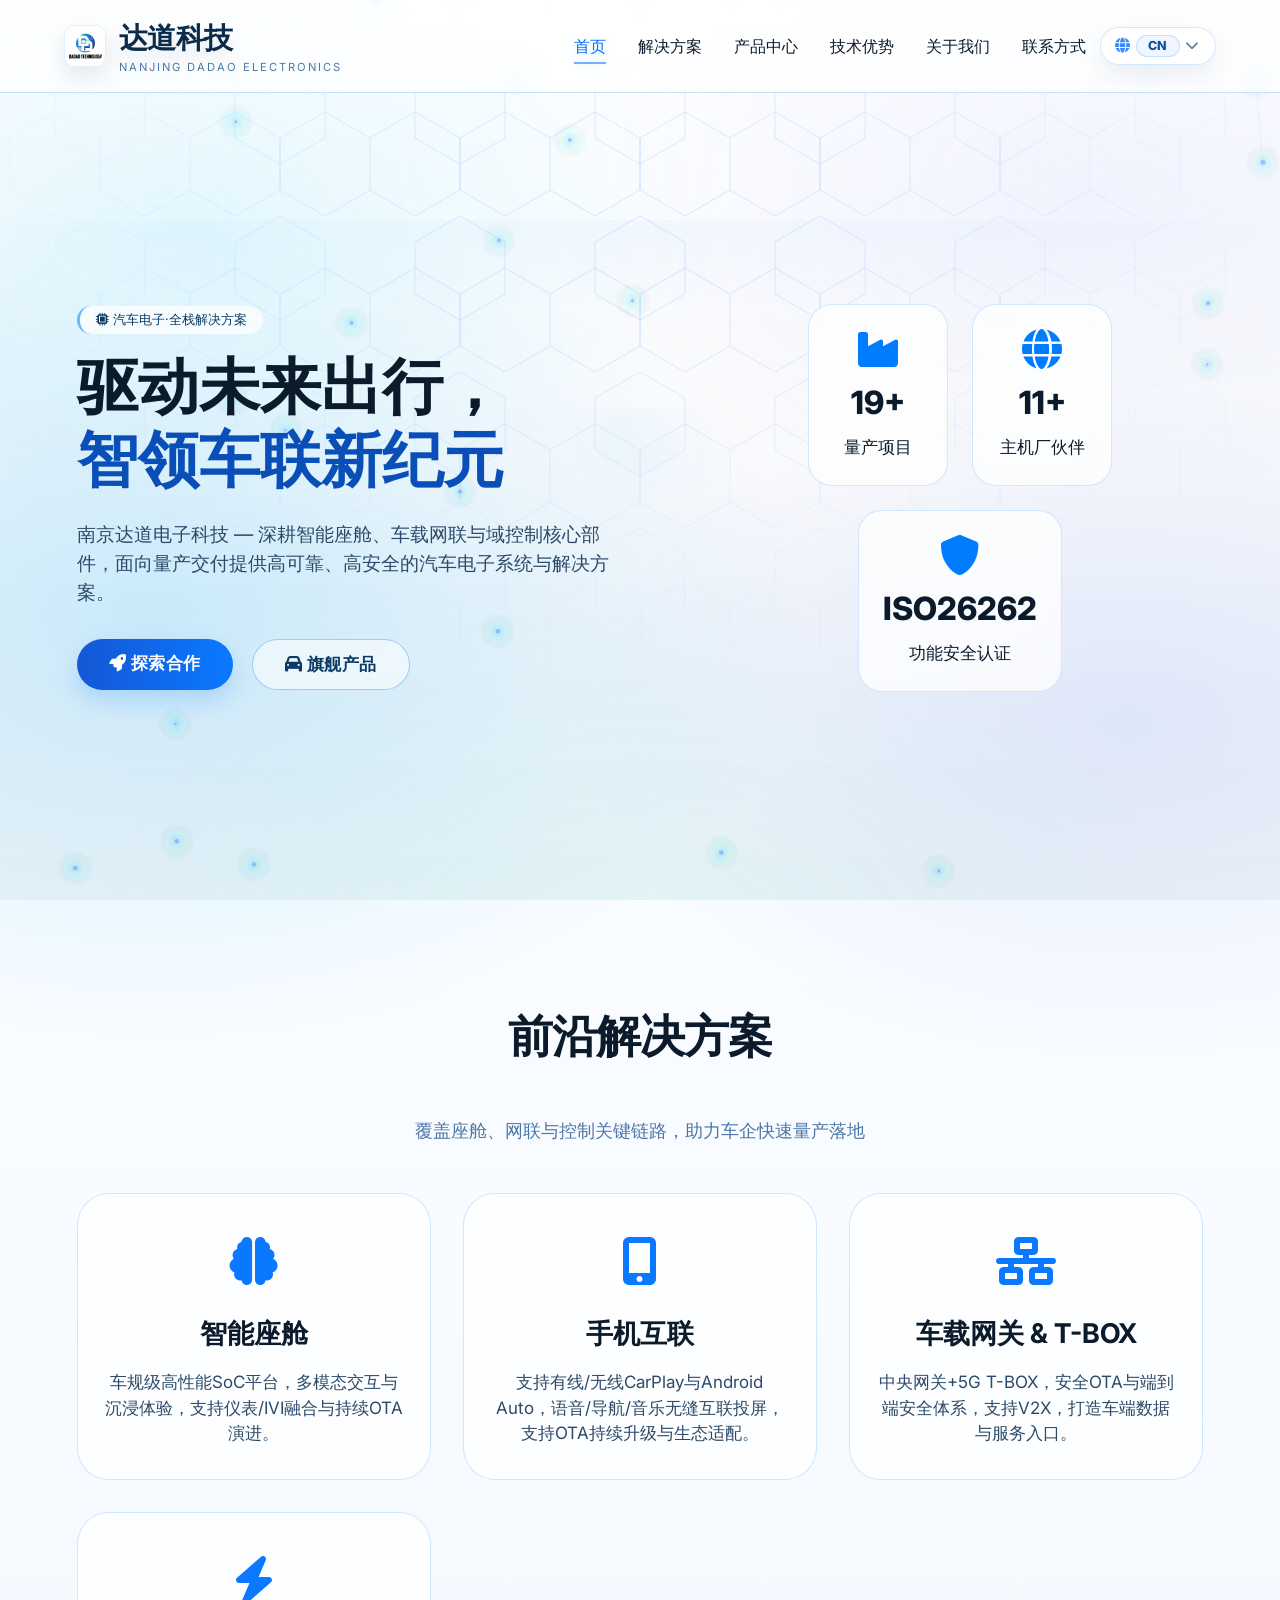
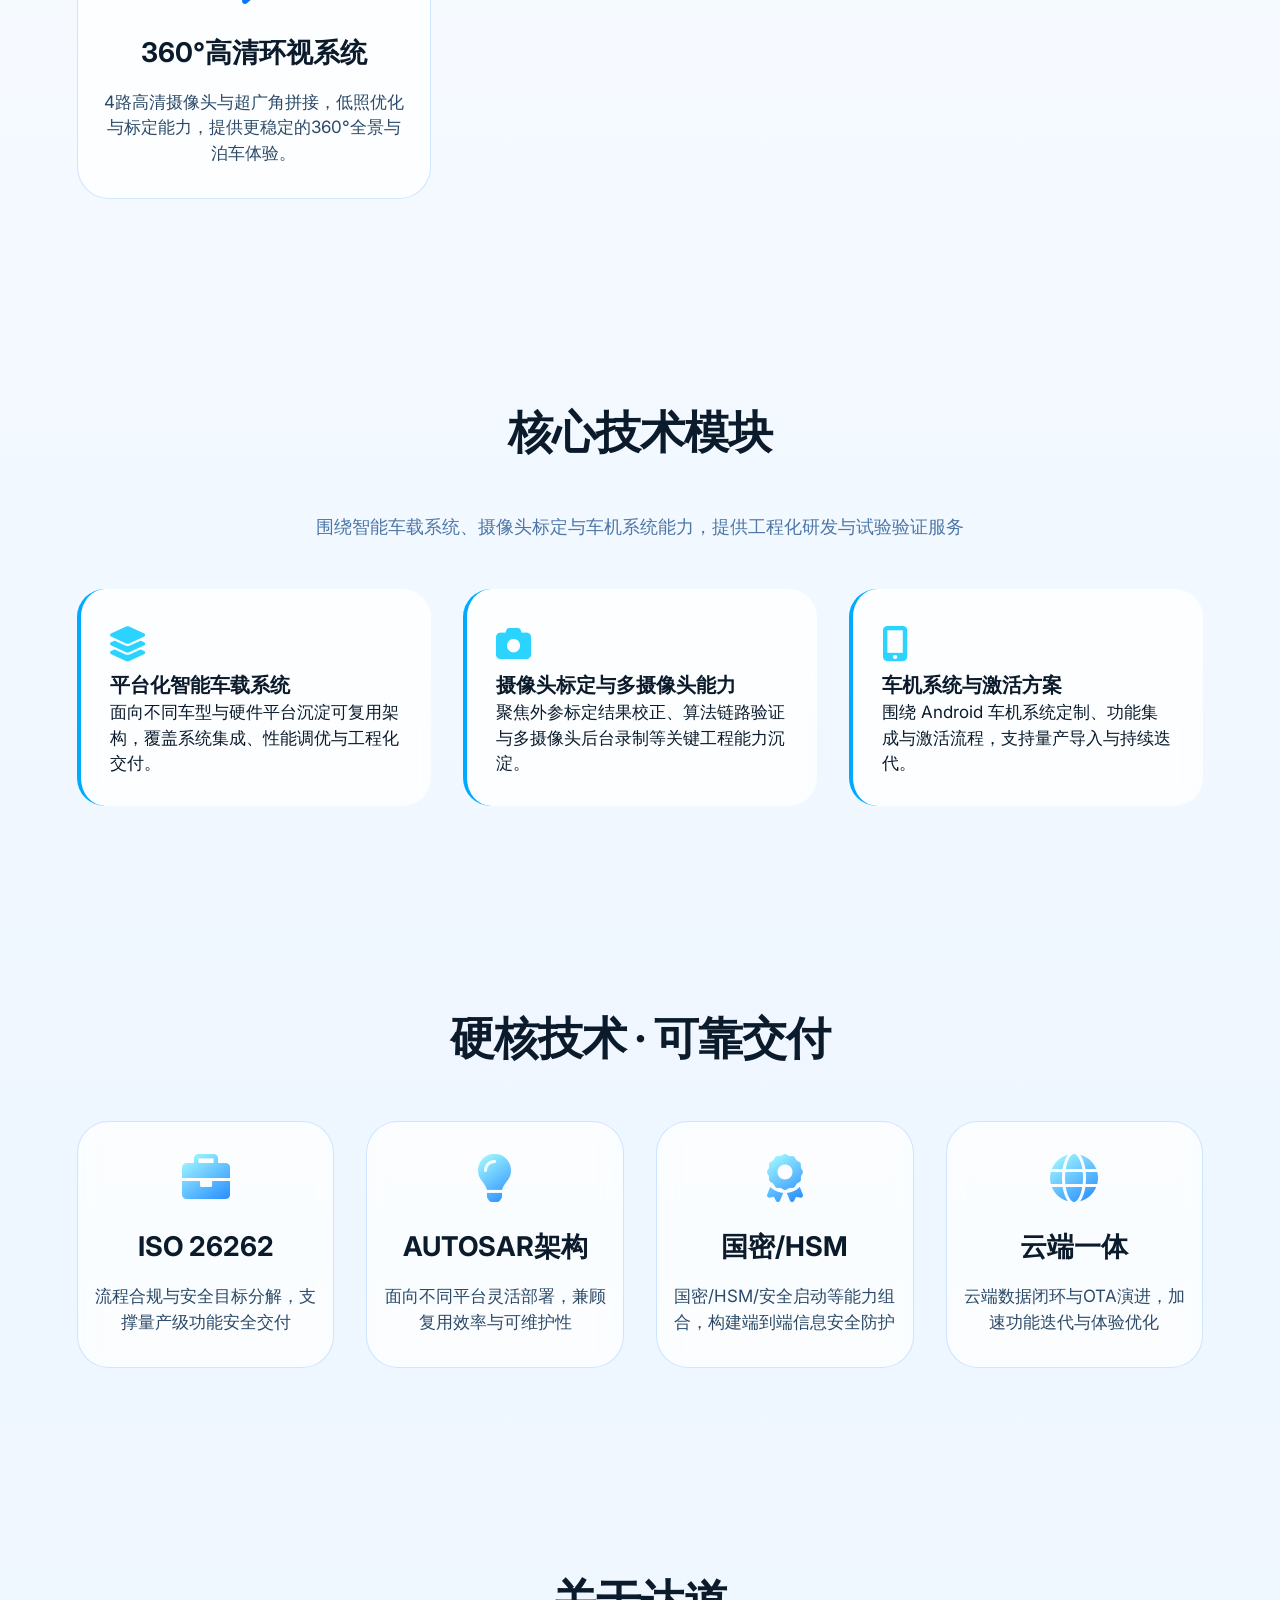
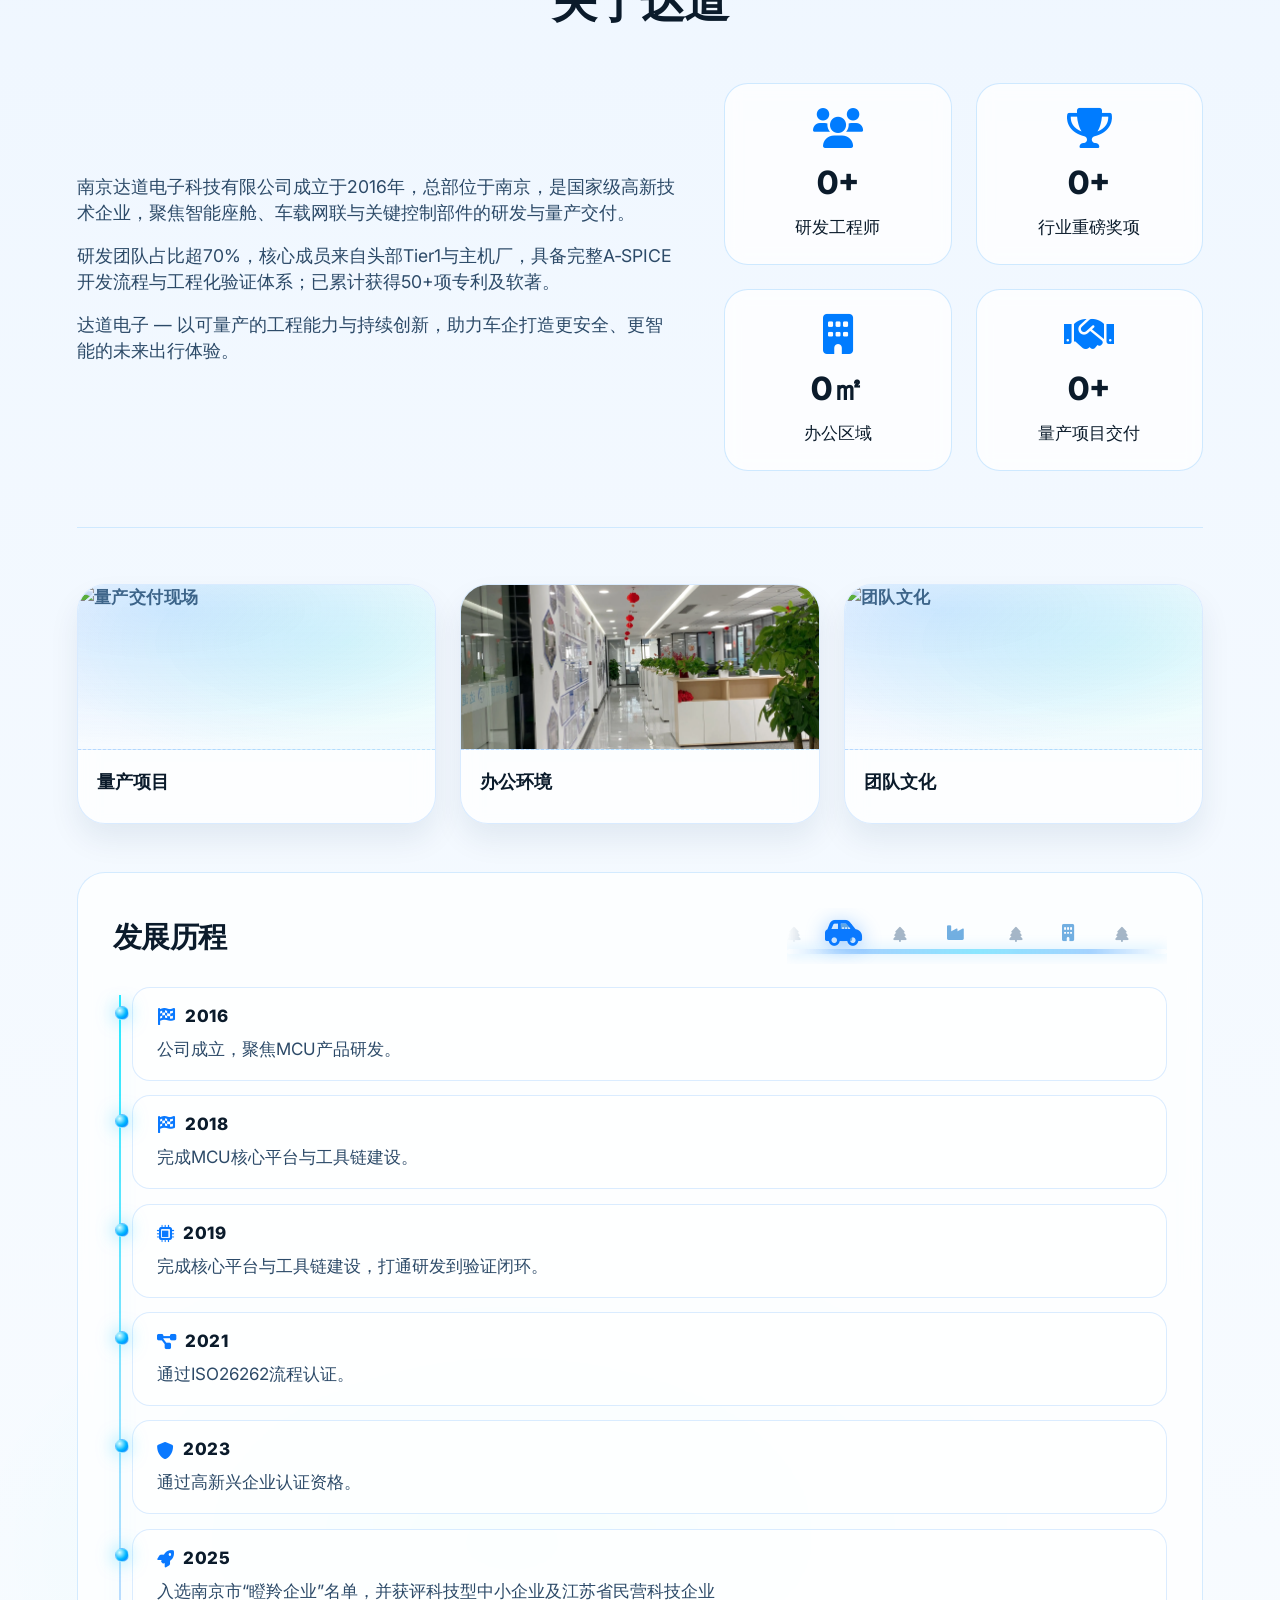
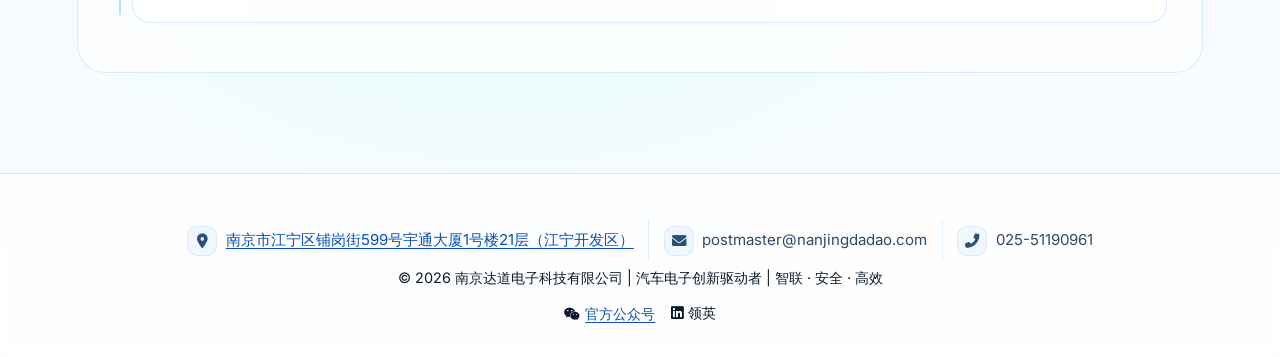
==== commit ab22d3e6: "modify home page" ====
--- a/index.html
+++ b/index.html
@@ -2,8 +2,11 @@
 <html lang="zh-CN">
 <head>
     <meta charset="UTF-8">
-    <meta name="viewport" content="width=device-width, initial-scale=1.0, user-scalable=no">
+    <meta name="viewport" content="width=device-width, initial-scale=1, viewport-fit=cover">
+    <meta name="description" content="南京达道电子科技 — 智能座舱、车载网联与汽车电子量产交付；解决方案、产品与技术支持。">
     <title>达道科技</title><!-- document.title 由 i18n meta.title 同步 -->
+    <link rel="preconnect" href="https://fonts.googleapis.com">
+    <link rel="preconnect" href="https://fonts.gstatic.com" crossorigin>
     <!-- Google Fonts & Font Awesome -->
     <link href="https://fonts.googleapis.com/css2?family=Inter:opsz,wght@14..32,300;14..32,400;14..32,600;14..32,700;14..32,800&display=swap" rel="stylesheet">
     <link rel="stylesheet" href="https://cdnjs.cloudflare.com/ajax/libs/font-awesome/6.0.0-beta3/css/all.min.css">
@@ -14,6 +17,30 @@
             margin: 0;
             padding: 0;
             box-sizing: border-box;
+        }
+
+        .skip-link {
+            position: absolute;
+            left: 0.75rem;
+            top: -120px;
+            z-index: 10001;
+            padding: 0.55rem 1rem;
+            border-radius: 10px;
+            font-weight: 700;
+            font-size: 0.95rem;
+            color: #fff;
+            background: linear-gradient(135deg, #0088ff, #0060cc);
+            box-shadow: 0 8px 22px rgba(0, 100, 200, 0.35);
+            text-decoration: none;
+            transition: top 0.18s ease, box-shadow 0.18s ease;
+        }
+        .skip-link:focus {
+            top: 0.75rem;
+            outline: 3px solid rgba(255, 255, 255, 0.95);
+            outline-offset: 2px;
+        }
+        .skip-link:focus:not(:focus-visible) {
+            top: -120px;
         }
 
         body {
@@ -89,7 +116,18 @@
             z-index: 2;
         }
 
-        /* 滚动条自定义 */
+        /* AOS：aos.css 在 JS init 前会把 [data-aos] 设为不可见；脚本缺失或禁动效时需兜底 */
+        html.aos-fallback [data-aos] {
+            opacity: 1 !important;
+            transform: none !important;
+        }
+        @media (prefers-reduced-motion: reduce) {
+            body [data-aos] {
+                opacity: 1 !important;
+                transform: none !important;
+                pointer-events: auto;
+            }
+        }
         ::-webkit-scrollbar {
             width: 6px;
         }
@@ -196,12 +234,14 @@
             margin-left: auto;
         }
 
-        /* 语言切换 */
+        /* 语言切换（中间 CN/EN 相对整颗胶囊居中） */
         .lang-switch {
-            display: flex;
+            display: grid;
+            grid-template-columns: 1fr auto 1fr;
             align-items: center;
-            gap: 0.6rem;
-            padding: 0.45rem 0.7rem;
+            column-gap: 0.35rem;
+            padding: 0.45rem 0.65rem;
+            min-width: 7.25rem;
             border-radius: 999px;
             border: 1px solid rgba(0, 130, 255, 0.18);
             background: rgba(255, 255, 255, 0.60);
@@ -210,53 +250,116 @@
             margin-left: 0.9rem; /* tighter gap after "联系" */
             position: relative;
             white-space: nowrap;
+            z-index: 105;
         }
         .lang-code {
+            grid-column: 2;
+            justify-self: center;
             display: inline-flex;
             align-items: center;
+            justify-content: center;
             height: 22px;
-            padding: 0 8px;
+            min-width: 2.75rem;
+            padding: 0 0.35rem;
+            box-sizing: border-box;
             border-radius: 999px;
             border: 1px solid rgba(0, 110, 255, 0.18);
             background: rgba(0, 110, 255, 0.06);
             color: rgba(0, 70, 160, 0.95);
             font-weight: 800;
             font-size: 0.78rem;
-            letter-spacing: 0.8px;
+            letter-spacing: 0.06em;
+            text-align: center;
         }
         .lang-globe {
+            grid-column: 1;
+            justify-self: end;
             color: rgba(0, 110, 255, 0.80);
             font-size: 0.95rem;
         }
-        .lang-select {
-            appearance: none;
-            -webkit-appearance: none;
-            -moz-appearance: none;
-            border: 0;
-            outline: none;
-            background: transparent;
-            font-family: inherit;
-            font-weight: 600;
-            color: #0b2b4b;
-            padding-right: 1.2rem;
-            cursor: pointer;
-            /* hide selected text, keep native dropdown via click */
+        .lang-trigger {
             position: absolute;
             inset: 0;
             width: 100%;
             height: 100%;
-            opacity: 0;
+            margin: 0;
+            padding: 0;
+            border: 0;
+            border-radius: 999px;
+            background: transparent;
+            cursor: pointer;
+        }
+        .lang-menu {
+            position: absolute;
+            left: 50%;
+            right: auto;
+            transform: translateX(-50%);
+            display: grid;
+            grid-template-columns: max-content;
+            width: max-content;
+            top: calc(100% + 6px);
+            margin: 0;
+            padding: 0.28rem 0;
+            list-style: none;
+            background: rgba(255, 255, 255, 0.98);
+            border: 1px solid rgba(0, 130, 255, 0.22);
+            border-radius: 10px;
+            box-shadow: 0 12px 28px rgba(10, 45, 90, 0.14);
+            z-index: 1;
+        }
+        .lang-menu[hidden] {
+            display: none !important;
+        }
+        .lang-menu-row {
+            margin: 0;
+            padding: 0;
+        }
+        .lang-option {
+            display: block;
+            width: 100%;
+            box-sizing: border-box;
+            margin: 0;
+            padding: 0.42rem 0.5rem;
+            border: 0;
+            background: transparent;
+            font: inherit;
+            font-weight: 700;
+            font-size: 0.8rem;
+            letter-spacing: 0.06em;
+            color: #0b2b4b;
+            text-align: center;
+            cursor: pointer;
+        }
+        .lang-option:hover,
+        .lang-option:focus-visible {
+            background: rgba(0, 130, 255, 0.1);
+            outline: none;
+        }
+        .lang-option[aria-selected="true"] {
+            background: rgba(0, 100, 200, 0.14);
+            color: #0044aa;
         }
         .lang-switch .caret {
+            grid-column: 3;
+            justify-self: start;
+            display: inline-block;
             color: rgba(11, 58, 102, 0.65);
             font-size: 0.85rem;
-            margin-left: 0;
             pointer-events: none;
-        }
-        /* 通用区块样式 */
+            transform-origin: 50% 50%;
+            transition: transform 0.22s ease;
+        }
+        .lang-switch.lang-switch--menu-open .caret {
+            transform: rotate(180deg);
+        }
+        /* 通用区块样式（scroll-margin 抵消 sticky 顶栏，锚点不被遮挡） */
         section {
             padding: 100px 6%;
             position: relative;
+            scroll-margin-top: 5.75rem;
+        }
+        #contact {
+            scroll-margin-top: 5.75rem;
         }
         .section-title {
             font-size: 2.8rem;
@@ -601,17 +704,34 @@
             flex: 1;
             min-width: 200px;
             text-align: center;
-            background: rgba(255, 255, 255, 0.68);
+            background: rgba(255, 255, 255, 0.72);
+            backdrop-filter: blur(10px);
             padding: 2rem 1rem;
-            border-radius: 40px;
-            border-bottom: 2px solid #00ccff;
+            border-radius: 32px;
+            border: 1px solid rgba(0, 120, 255, 0.18);
+            transition: 0.3s;
+        }
+        .adv-item:hover {
+            transform: translateY(-10px);
+            border-color: #00aaff;
+            box-shadow: 0 20px 35px -12px rgba(0, 150, 255, 0.3);
+            background: rgba(255, 255, 255, 0.88);
         }
         .adv-item i {
             font-size: 3rem;
+            display: inline-block;
+            margin-bottom: 1rem;
             background: linear-gradient(145deg, #aaffff, #2288ff);
             -webkit-background-clip: text;
             background-clip: text;
             color: transparent;
+        }
+        .adv-item h3 {
+            font-size: 1.7rem;
+            margin: 0.6rem 0 1rem;
+        }
+        .adv-item p {
+            color: #2c4a68;
         }
 
         /* 关于我们区块 */
@@ -634,6 +754,12 @@
             display: grid;
             grid-template-columns: 1fr 1fr;
             gap: 1.5rem;
+        }
+
+        .about-media {
+            margin-top: 3.5rem;
+            padding-top: 2.5rem;
+            border-top: 1px solid rgba(0, 140, 255, 0.14);
         }
 
         .timeline {
@@ -892,7 +1018,19 @@
         .map-link:hover {
             color: #0a79ff;
         }
+        .qr-anchor {
+            position: relative;
+            display: inline-flex;
+            align-items: center;
+            gap: 0.35rem;
+            vertical-align: middle;
+        }
         .qr-trigger {
+            border: 0;
+            background: transparent;
+            padding: 0;
+            font: inherit;
+            font-size: inherit;
             color: #0a4fb8;
             text-decoration: underline;
             text-underline-offset: 3px;
@@ -900,6 +1038,37 @@
         }
         .qr-trigger:hover {
             color: #0a79ff;
+        }
+        .qr-tooltip {
+            position: absolute;
+            bottom: calc(100% + 10px);
+            left: 50%;
+            transform: translateX(-50%) translateY(4px) scale(0.98);
+            padding: 10px;
+            background: rgba(255, 255, 255, 0.98);
+            border-radius: 14px;
+            border: 1px solid rgba(0, 130, 255, 0.22);
+            box-shadow: 0 14px 40px rgba(10, 45, 90, 0.18);
+            opacity: 0;
+            visibility: hidden;
+            transition: opacity 0.2s ease, visibility 0.2s ease, transform 0.2s ease;
+            pointer-events: none;
+            z-index: 120;
+        }
+        .qr-tooltip img {
+            display: block;
+            width: min(200px, 72vw);
+            height: auto;
+            border-radius: 8px;
+            vertical-align: middle;
+        }
+        .qr-anchor:hover .qr-tooltip,
+        .qr-anchor:focus-within .qr-tooltip,
+        .qr-anchor.qr-tooltip-open .qr-tooltip {
+            opacity: 1;
+            visibility: visible;
+            transform: translateX(-50%) translateY(0) scale(1);
+            pointer-events: auto;
         }
         /* contact form removed */
 
@@ -952,6 +1121,7 @@
     </style>
 </head>
 <body data-theme="light">
+    <a class="skip-link" href="#main" data-i18n="meta.skipToMain">跳到主内容</a>
 
     <!-- 粒子科技背景 Canvas -->
     <canvas id="particle-canvas"></canvas>
@@ -981,14 +1151,15 @@
                 <i class="fas fa-globe lang-globe" aria-hidden="true"></i>
                 <span class="lang-code" id="langCode" aria-hidden="true">CN</span>
                 <i class="fas fa-chevron-down caret" aria-hidden="true"></i>
-                <select class="lang-select" id="langSelect" aria-label="Select language">
-                    <option value="zh-Hans">CN</option>
-                    <option value="zh-Hant">CN-HK</option>
-                    <option value="en">EN</option>
-                </select>
+                <button type="button" class="lang-trigger" id="langTrigger" aria-haspopup="listbox" aria-expanded="false" aria-controls="langMenuList"></button>
+                <ul class="lang-menu" id="langMenuList" role="listbox" hidden>
+                    <li role="none" class="lang-menu-row"><button type="button" class="lang-option" role="option" data-lang="zh-Hans" id="langOptZh">CN</button></li>
+                    <li role="none" class="lang-menu-row"><button type="button" class="lang-option" role="option" data-lang="en" id="langOptEn">EN</button></li>
+                </ul>
             </div>
         </nav>
 
+        <main id="main" tabindex="-1">
         <!-- Hero 主视觉 -->
         <section id="home" class="hero">
             <div class="hero-content" data-aos="fade-right">
@@ -1038,46 +1209,6 @@
             </div>
         </section>
 
-        <!-- 照片展示（留白区，后续替换为实拍/团建/交付现场） -->
-        <section id="media">
-            <h2 class="section-title" data-aos="fade-up" data-i18n="media.title">现场与项目</h2>
-            <div class="media-grid">
-                <div class="media-card" data-aos="fade-up">
-                    <div class="media-thumb">
-                        <img src="images/home.png" data-rotate-srcs="images/home.png,images/bl1.png,images/bl2.png,images/bl3.png" data-rotate-interval="3200" alt="量产交付现场" data-i18n-alt="media.c1.alt" loading="lazy" decoding="async">
-                        <button class="media-open" type="button" data-lightbox-src="images/home.png" data-i18n-lightbox-alt="media.c1.alt">
-                            <i class="fas fa-up-right-and-down-left-from-center"></i> <span data-i18n="media.viewLarge">查看大图</span>
-                        </button>
-                    </div>
-                    <div class="media-body">
-                        <h3 class="media-title" data-i18n="media.c1.title">量产项目</h3>
-                    </div>
-                </div>
-                <div class="media-card" data-aos="fade-up" data-aos-delay="80">
-                    <div class="media-thumb">
-                        <img src="images/code.png" data-rotate-srcs="images/code.png,images/360.png,images/bl1.png,images/bl2.png" data-rotate-interval="3600" alt="办公环境" data-i18n-alt="media.c2.alt" loading="lazy" decoding="async">
-                        <button class="media-open" type="button" data-lightbox-src="images/code.png" data-i18n-lightbox-alt="media.c2.alt">
-                            <i class="fas fa-up-right-and-down-left-from-center"></i> <span data-i18n="media.viewLarge">查看大图</span>
-                        </button>
-                    </div>
-                    <div class="media-body">
-                        <h3 class="media-title" data-i18n="media.c2.title">办公环境</h3>
-                    </div>
-                </div>
-                <div class="media-card" data-aos="fade-up" data-aos-delay="160">
-                    <div class="media-thumb">
-                        <img src="images/low.png" data-rotate-srcs="images/low.png,images/cfmoto.webp,images/奇瑞.webp,images/手机互联.png" data-rotate-interval="4000" alt="团队文化" data-i18n-alt="media.c3.alt" loading="lazy" decoding="async">
-                        <button class="media-open" type="button" data-lightbox-src="images/low.png" data-i18n-lightbox-alt="media.c3.alt">
-                            <i class="fas fa-up-right-and-down-left-from-center"></i> <span data-i18n="media.viewLarge">查看大图</span>
-                        </button>
-                    </div>
-                    <div class="media-body">
-                        <h3 class="media-title" data-i18n="media.c3.title">团队文化</h3>
-                    </div>
-                </div>
-            </div>
-        </section>
-
         <!-- 产品中心 -->
         <section id="products">
             <h2 class="section-title" data-aos="fade-up" data-i18n="products.title">核心技术模块</h2>
@@ -1122,10 +1253,49 @@
                     <p data-i18n="about.p3">达道电子 — 以技术创新驱动未来出行，为更安全、更智能的汽车生态贡献力量。</p>
                 </div>
                 <div class="about-stats" data-aos="fade-left">
-                    <div class="stat-card"><i class="fas fa-flask"></i><div class="stat-number">35+</div><div data-i18n="about.stat.engineers">研发工程师</div></div>
+                    <div class="stat-card"><i class="fas fa-users"></i><div class="stat-number">35+</div><div data-i18n="about.stat.engineers">研发工程师</div></div>
                     <div class="stat-card"><i class="fas fa-trophy"></i><div class="stat-number">17+</div><div data-i18n="about.stat.awards">行业重磅奖项</div></div>
                     <div class="stat-card"><i class="fas fa-building"></i><div class="stat-number">1000㎡</div><div data-i18n="about.stat.office">办公区域</div></div>
                     <div class="stat-card"><i class="fas fa-handshake"></i><div class="stat-number">50+</div><div data-i18n="about.stat.delivery">量产项目交付</div></div>
+                </div>
+            </div>
+
+            <!-- 图集（关于我们内，无区块标题） -->
+            <div class="about-media" id="about-media">
+                <div class="media-grid">
+                    <div class="media-card" data-aos="fade-up">
+                        <div class="media-thumb">
+                            <img src="images/home.png" data-rotate-srcs="images/home.png,images/bl1.png,images/bl2.png,images/bl3.png" data-rotate-interval="3200" alt="量产交付现场" data-i18n-alt="media.c1.alt" loading="lazy" decoding="async">
+                            <button class="media-open" type="button" data-lightbox-src="images/home.png" data-i18n-lightbox-alt="media.c1.alt">
+                                <i class="fas fa-up-right-and-down-left-from-center"></i> <span data-i18n="media.viewLarge">查看大图</span>
+                            </button>
+                        </div>
+                        <div class="media-body">
+                            <h4 class="media-title" data-i18n="media.c1.title">量产项目</h4>
+                        </div>
+                    </div>
+                    <div class="media-card" data-aos="fade-up" data-aos-delay="80">
+                        <div class="media-thumb">
+                            <img src="images/办公区域/7bf6f160950405e98359eaf02a667c0903e0aa8e2f2d94bbb6155fcdf50fa572412415058ea55f15.jpg" data-rotate-srcs="images/办公区域/7bf6f160950405e98359eaf02a667c0903e0aa8e2f2d94bbb6155fcdf50fa572412415058ea55f15.jpg,images/办公区域/7bf6f160950405e945f227594af4a608f56ed468446cd246b6155fcdf50fa572412415058ea55f15.jpg,images/办公区域/f1ad6e49b83d737b6304b7713236fe45d6dfc8842adeeccaaa18ec96145fd54ce8b6e316c0eb8935.jpg,images/办公区域/f1ad6e49b83d737b6c55c26cfdada726379f8f0103793647aa18ec96145fd54ce8b6e316c0eb8935.jpg" data-rotate-interval="3600" alt="办公环境" data-i18n-alt="media.c2.alt" loading="lazy" decoding="async">
+                            <button class="media-open" type="button" data-lightbox-src="images/办公区域/7bf6f160950405e98359eaf02a667c0903e0aa8e2f2d94bbb6155fcdf50fa572412415058ea55f15.jpg" data-i18n-lightbox-alt="media.c2.alt">
+                                <i class="fas fa-up-right-and-down-left-from-center"></i> <span data-i18n="media.viewLarge">查看大图</span>
+                            </button>
+                        </div>
+                        <div class="media-body">
+                            <h4 class="media-title" data-i18n="media.c2.title">办公环境</h4>
+                        </div>
+                    </div>
+                    <div class="media-card" data-aos="fade-up" data-aos-delay="160">
+                        <div class="media-thumb">
+                            <img src="images/low.png" data-rotate-srcs="images/low.png,images/cfmoto.webp,images/奇瑞.webp,images/手机互联.png" data-rotate-interval="4000" alt="团队文化" data-i18n-alt="media.c3.alt" loading="lazy" decoding="async">
+                            <button class="media-open" type="button" data-lightbox-src="images/low.png" data-i18n-lightbox-alt="media.c3.alt">
+                                <i class="fas fa-up-right-and-down-left-from-center"></i> <span data-i18n="media.viewLarge">查看大图</span>
+                            </button>
+                        </div>
+                        <div class="media-body">
+                            <h4 class="media-title" data-i18n="media.c3.title">团队文化</h4>
+                        </div>
+                    </div>
                 </div>
             </div>
 
@@ -1175,6 +1345,8 @@
             </div>
         </section>
 
+        </main>
+
         <footer>
             <div class="footer-contact" id="contact">
                 <div class="footer-contact-inner">
@@ -1195,26 +1367,29 @@
                         <div class="footer-contact-cell">
                             <div class="footer-contact-ico" aria-hidden="true"><i class="fas fa-envelope"></i></div>
                             <div>
-                                <p class="footer-contact-value"><a href="mailto:postmaster@nanjingdadao.com">postmaster@nanjingdadao.com</a></p>
+                                <p class="footer-contact-value">postmaster@nanjingdadao.com</p>
                             </div>
                         </div>
                         <div class="footer-contact-cell">
                             <div class="footer-contact-ico" aria-hidden="true"><i class="fas fa-phone-alt"></i></div>
                             <div>
-                                <p class="footer-contact-value"><a href="tel:+862558832777">025-51190961</a></p>
+                                <p class="footer-contact-value">025-51190961</p>
                             </div>
                         </div>
                     </div>
                 </div>
             </div>
-            <p data-i18n="footer.line1">© 2025 南京达道电子科技有限公司 | 汽车电子创新驱动者 | 智联 · 安全 · 高效</p>
+            <p data-i18n="footer.line1">© 2026 南京达道电子科技有限公司 | 汽车电子创新驱动者 | 智联 · 安全 · 高效</p>
             <p style="margin-top: 0.8rem;">
-                <i class="fab fa-weixin"></i>
-                <a class="qr-trigger" href="javascript:void(0)"
-                   data-lightbox-src="images/code.png"
-                   data-i18n-lightbox-alt="footer.wechatQrAlt">
-                    <span data-i18n="footer.wechat">官方公众号</span>
-                </a>
+                <span class="qr-anchor" id="wechatQrAnchor">
+                    <i class="fab fa-weixin" aria-hidden="true"></i>
+                    <button type="button" class="qr-trigger" id="wechatQrBtn" aria-expanded="false" aria-controls="wechatQrPanel" data-i18n-aria-label="footer.wechatQrHint">
+                        <span data-i18n="footer.wechat">官方公众号</span>
+                    </button>
+                    <span class="qr-tooltip" id="wechatQrPanel" role="img" aria-hidden="true">
+                        <img src="images/code.png" alt="" loading="lazy" decoding="async" data-i18n-alt="footer.wechatQrAlt">
+                    </span>
+                </span>
                 &nbsp;&nbsp;
                 <i class="fab fa-linkedin"></i> <span data-i18n="footer.linkedin">领英</span>
             </p>
@@ -1239,12 +1414,22 @@
         </div>
     </div>
     <script>
-        // 初始化AOS滚动动画
-        AOS.init({
-            duration: 800,
-            once: true,
-            offset: 100
-        });
+        // 初始化 AOS：必须始终 init（否则 aos.css 会把 [data-aos] 留在不可见状态）。
+        // 系统「减少动态效果」时用 disable 关闭动画而非跳过 init。
+        (function initAOS() {
+            if (typeof AOS === "undefined") {
+                document.documentElement.classList.add("aos-fallback");
+                return;
+            }
+            const reduce =
+                window.matchMedia && window.matchMedia("(prefers-reduced-motion: reduce)").matches;
+            AOS.init({
+                duration: reduce ? 0 : 800,
+                once: true,
+                offset: 100,
+                disable: reduce
+            });
+        })();
 
         /** 供 lightbox 等在 i18n 初始化前注册的代码读取当前语言文案（于 loadCache 之后赋值） */
         let pickI18nText = (key) => "";
@@ -1395,7 +1580,34 @@
             if (e.key === 'ArrowRight') showGalleryAt(galleryIndex + 1);
         });
 
-        // 初始化主动触发一次高亮
+        // ----- 页脚公众号：悬停 / 聚焦 / 点击 显示二维码 -----
+        (function bindWechatQrPopover() {
+            const anchor = document.getElementById("wechatQrAnchor");
+            const btn = document.getElementById("wechatQrBtn");
+            if (!anchor || !btn) return;
+
+            btn.addEventListener("click", (e) => {
+                e.stopPropagation();
+                const open = !anchor.classList.contains("qr-tooltip-open");
+                anchor.classList.toggle("qr-tooltip-open", open);
+                btn.setAttribute("aria-expanded", open ? "true" : "false");
+            });
+
+            document.addEventListener("click", (e) => {
+                if (!anchor.classList.contains("qr-tooltip-open")) return;
+                if (anchor.contains(e.target)) return;
+                anchor.classList.remove("qr-tooltip-open");
+                btn.setAttribute("aria-expanded", "false");
+            });
+
+            window.addEventListener("keydown", (e) => {
+                if (e.key !== "Escape") return;
+                if (!anchor.classList.contains("qr-tooltip-open")) return;
+                anchor.classList.remove("qr-tooltip-open");
+                btn.setAttribute("aria-expanded", "false");
+                btn.focus();
+            });
+        })();
         setTimeout(setActiveBasedOnScroll, 100);
 
         // ----- Hero / About 统计数字：进入视口后从 0 递增至目标（离开视口可再次播放）-----
@@ -1526,7 +1738,7 @@
                 window.matchMedia && window.matchMedia("(prefers-reduced-motion: reduce)").matches;
             const shouldFade = !reduceMotion;
 
-            const imgs = document.querySelectorAll('#media .media-thumb img[data-rotate-srcs]');
+            const imgs = document.querySelectorAll('#about .media-thumb img[data-rotate-srcs]');
             imgs.forEach((img) => {
                 const raw = img.getAttribute('data-rotate-srcs') || '';
                 const interval = Math.max(1800, Number(img.getAttribute('data-rotate-interval') || '3500'));
@@ -1570,7 +1782,7 @@
             });
         })();
 
-        // ----- i18n 语言切换（简体/繁体/English）-----
+        // ----- i18n 语言切换（简体 / English）-----
         const I18N = {
             "zh-Hans": {
                 "nav.home": "首页",
@@ -1580,6 +1792,7 @@
                 "nav.about": "关于我们",
                 "nav.contact": "联系方式",
                 "meta.title": "达道科技",
+                "meta.skipToMain": "跳到主内容",
                 "meta.menuToggleAria": "打开主导航菜单",
                 "brand.alt": "达道电子 logo",
                 "brand.name": "达道科技",
@@ -1645,102 +1858,18 @@
                 "timeline.y2021": "通过ISO26262流程认证。",
                 "timeline.y2023": "通过高新兴企业认证资格。",
                 "timeline.y2025": "入选南京市“瞪羚企业”名单，并获评科技型中小企业及江苏省民营科技企业",
-                "footer.line1": "© 2025 南京达道电子科技有限公司 | 汽车电子创新驱动者 | 智联 · 安全 · 高效",
+                "footer.line1": "© 2026 南京达道电子科技有限公司 | 汽车电子创新驱动者 | 智联 · 安全 · 高效",
                 "footer.address": "南京市江宁区铺岗街599号宇通大厦1号楼21层（江宁开发区）",
                 "footer.addressHref": "https://api.map.baidu.com/direction?origin=%E5%BD%93%E5%89%8D%E4%BD%8D%E7%BD%AE&destination=%E5%8D%97%E4%BA%AC%E5%B8%82%E6%B1%9F%E5%AE%81%E5%8C%BA%E9%93%BA%E5%B2%97%E8%A1%97599%E5%8F%B7%E5%AE%87%E9%80%9A%E5%A4%A7%E5%8E%A61%E5%8F%B7%E6%A5%BC21%E5%B1%82%EF%BC%88%E6%B1%9F%E5%AE%81%E5%BC%80%E5%8F%91%E5%8C%BA%EF%BC%89&mode=driving&region=%E5%8D%97%E4%BA%AC&output=html",
                 "footer.wechat": "官方公众号",
                 "footer.wechatQrAlt": "官方公众号二维码",
+                "footer.wechatQrHint": "悬停或点击显示/隐藏公众号二维码",
                 "footer.linkedin": "领英",
                 "lightbox.dialogAria": "图片预览",
                 "lightbox.prevAria": "上一张",
                 "lightbox.nextAria": "下一张",
                 "lightbox.closeAria": "关闭",
                 "lightbox.fallbackAlt": "图片预览"
-            },
-            "zh-Hant": {
-                "nav.home": "首頁",
-                "nav.solutions": "解決方案",
-                "nav.products": "產品中心",
-                "nav.tech": "技術優勢",
-                "nav.about": "關於我們",
-                "nav.contact": "聯繫方式",
-                "meta.title": "達道科技",
-                "meta.menuToggleAria": "開啟主導航選單",
-                "brand.alt": "達道電子 logo",
-                "brand.name": "達道科技",
-                "brand.tagline": "NANJING DADAO ELECTRONICS",
-                "hero.badge": "汽車電子·全棧解決方案",
-                "hero.title1": "驅動未來出行，",
-                "hero.title2": "智領車聯新紀元",
-                "hero.desc": "南京達道電子科技 — 深耕智能座艙、車載網聯與域控制核心部件，面向量產交付提供高可靠、高安全的汽車電子系統與解決方案。",
-                "hero.cta1": "探索合作",
-                "hero.cta2": "旗艦產品",
-                "hero.stat1": "量產專案",
-                "hero.stat2": "主機廠夥伴",
-                "hero.stat3": "功能安全認證",
-                "solutions.title": "前沿解決方案",
-                "solutions.sub": "覆蓋座艙、網聯與控制關鍵鏈路，助力車企快速量產落地",
-                "solutions.c1.title": "智能座艙",
-                "solutions.c1.desc": "車規級高性能SoC平台，多模態交互與沉浸體驗，支援儀表/IVI融合與持續OTA演進。",
-                "solutions.c2.title": "手機互聯",
-                "solutions.c2.desc": "支援有線/無線CarPlay與Android Auto，語音/導航/音樂無縫互聯投屏，支援OTA持續升級與生態適配。",
-                "solutions.c3.title": "車載網關 & T-BOX",
-                "solutions.c3.desc": "中央網關+5G T-BOX，安全OTA與端到端安全體系，支援V2X，打造車端數據與服務入口。",
-                "solutions.c4.title": "360° 高清環視系統",
-                "solutions.c4.desc": "4路高清攝像頭與超廣角拼接，低照優化與標定能力，提供更穩定的360°全景與泊車體驗。",
-                "media.title": "現場與專案",
-                "media.c1.title": "量產項目",
-                "media.c2.title": "辦公環境",
-                "media.c3.title": "團隊文化",
-                "media.viewLarge": "查看大圖",
-                "media.c1.alt": "量產交付現場",
-                "media.c2.alt": "辦公環境",
-                "media.c3.alt": "團隊文化",
-                "products.title": "核心技術模組",
-                "products.sub": "圍繞智能車載系統、攝像頭標定與車機系統能力，提供工程化研發與試驗驗證服務",
-                "products.m1.title": "平台化智能車載系統",
-                "products.m1.desc": "面向不同車型與硬體平台沉澱可復用架構，涵蓋系統整合、性能調優與工程化交付。",
-                "products.m2.title": "攝像頭標定與多攝像頭能力",
-                "products.m2.desc": "聚焦外參標定結果校正、演算法鏈路驗證與多攝像頭後台錄製等關鍵工程能力沉澱。",
-                "products.m3.title": "車機系統與啟用方案",
-                "products.m3.desc": "圍繞 Android 車機系統客製、功能整合與啟用流程，支援量產導入與持續迭代。",
-                "tech.title": "硬核技術 · 可靠交付",
-                "tech.a1.title": "ISO 26262",
-                "tech.a1.desc": "流程合規與安全目標分解，支撐量產級功能安全交付",
-                "tech.a2.title": "AUTOSAR 架構",
-                "tech.a2.desc": "面向不同平台靈活部署，兼顧復用效率與可維護性",
-                "tech.a3.title": "國密/HSM",
-                "tech.a3.desc": "國密/HSM/安全啟動等能力組合，構建端到端信息安全防護",
-                "tech.a4.title": "雲端一體",
-                "tech.a4.desc": "雲端數據閉環與OTA演進，加速功能迭代與體驗優化",
-                "about.title": "關於達道",
-                "about.p1": "南京達道電子科技有限公司成立於2018年，總部位於南京，是國家級高新技術企業，聚焦智能座艙、車載網聯與關鍵控制部件的研發與量產交付。",
-                "about.p2": "研發團隊占比超70%，核心成員來自頭部Tier1與主機廠，具備完整A‑SPICE開發流程與工程化驗證體系；已累計獲得50+項專利及軟著。",
-                "about.p3": "達道電子 — 以可量產的工程能力與持續創新，助力車企打造更安全、更智能的未來出行體驗。",
-                "about.stat.engineers": "研發工程師",
-                "about.stat.awards": "行業重磅獎項",
-                "about.stat.office": "辦公區域",
-                "about.stat.delivery": "量產項目交付",
-                "timeline.title": "發展歷程",
-                "lang.switcherAria": "語言切換",
-                "lang.selectAria": "選擇語言",
-                "timeline.y2016": "公司成立，聚焦MCU產品研發。",
-                "timeline.y2018": "完成MCU核心平台與工具鏈建設。",
-                "timeline.y2019": "完成核心平台與工具鏈建設，打通研發到驗證閉環。",
-                "timeline.y2021": "通過ISO26262流程認證。",
-                "timeline.y2023": "通過高新技術企業認證資格。",
-                "timeline.y2025": "入選南京市「瞪羚企業」名單，並獲評科技型中小企業及江蘇省民營科技企業。",
-                "footer.line1": "© 2025 南京達道電子科技有限公司 | 汽車電子創新驅動者 | 智聯 · 安全 · 高效",
-                "footer.address": "南京市江寧區鋪崗街599號宇通大廈1號樓21層（江寧開發區）",
-                "footer.addressHref": "https://api.map.baidu.com/direction?origin=%E5%BD%93%E5%89%8D%E4%BD%8D%E7%BD%AE&destination=%E5%8D%97%E4%BA%AC%E5%B8%82%E6%B1%9F%E5%AE%81%E5%8C%BA%E9%93%BA%E5%B2%97%E8%A1%97599%E5%8F%B7%E5%AE%87%E9%80%9A%E5%A4%A7%E5%8E%A61%E5%8F%B7%E6%A5%BC21%E5%B1%82%EF%BC%88%E6%B1%9F%E5%AE%81%E5%BC%80%E5%8F%91%E5%8C%BA%EF%BC%89&mode=driving&region=%E5%8D%97%E4%BA%AC&output=html",
-                "footer.wechat": "官方公眾號",
-                "footer.wechatQrAlt": "官方公眾號二維碼",
-                "footer.linkedin": "領英",
-                "lightbox.dialogAria": "圖片預覽",
-                "lightbox.prevAria": "上一張",
-                "lightbox.nextAria": "下一張",
-                "lightbox.closeAria": "關閉",
-                "lightbox.fallbackAlt": "圖片預覽"
             },
             "en": {
                 "nav.home": "Home",
@@ -1750,6 +1879,7 @@
                 "nav.about": "About",
                 "nav.contact": "Contact",
                 "meta.title": "Dadao Electronics",
+                "meta.skipToMain": "Skip to main content",
                 "meta.menuToggleAria": "Open main navigation menu",
                 "brand.alt": "Dadao Electronics logo",
                 "brand.name": "Dadao Electronics",
@@ -1815,11 +1945,12 @@
                 "timeline.y2021": "Passed the ISO 26262 process certification.",
                 "timeline.y2023": "Achieved High‑Tech Enterprise certification.",
                 "timeline.y2025": "Awarded Nanjing “Gazelle Enterprise”, and recognized as a technology‑based SME and a Jiangsu private tech enterprise.",
-                "footer.line1": "© 2025 Nanjing Dadao Electronics | Automotive electronics innovator | Connected · Safe · Efficient",
+                "footer.line1": "© 2026 Nanjing Dadao Electronics | Automotive electronics innovator | Connected · Safe · Efficient",
                 "footer.address": "21F, Building 1, Yutong Building, 599 Pugang Street, Jiangning Development Zone, Nanjing, Jiangsu, China",
                 "footer.addressHref": "https://www.google.com/maps/search/?api=1&query=21F%2C%20Building%201%2C%20Yutong%20Building%2C%20599%20Pugang%20Street%2C%20Jiangning%20Development%20Zone%2C%20Nanjing%2C%20Jiangsu%2C%20China",
                 "footer.wechat": "Official WeChat",
                 "footer.wechatQrAlt": "Official WeChat QR code",
+                "footer.wechatQrHint": "Hover or tap to show or hide the WeChat QR code",
                 "footer.linkedin": "LinkedIn",
                 "lightbox.dialogAria": "Image preview",
                 "lightbox.prevAria": "Previous image",
@@ -1831,7 +1962,7 @@
 
         // ----- Auto translation (optional) -----
         // If you set window.TRANSLATE_ENDPOINT to a LibreTranslate-compatible endpoint,
-        // EN / ZH-TW will be generated from zh-Hans automatically and cached.
+        // EN strings missing from the bundle can be generated from zh-Hans and cached.
         // Example (self-host recommended): window.TRANSLATE_ENDPOINT = "http://localhost:5000/translate"
         const AUTO_TRANSLATE = true;
         const TRANSLATE_ENDPOINT = window.TRANSLATE_ENDPOINT || "";
@@ -1839,7 +1970,6 @@
 
         function langToLibreTarget(lang) {
             if (lang === "en") return "en";
-            if (lang === "zh-Hant") return "zh-Hant";
             return "zh-Hans";
         }
 
@@ -1925,16 +2055,14 @@
             const dict = I18N[lang] || {};
             const cache = loadCache(lang);
 
-            document.documentElement.lang =
-                lang === "en" ? "en" : lang === "zh-Hant" ? "zh-Hant" : "zh-CN";
+            document.documentElement.lang = lang === "en" ? "en" : "zh-CN";
 
             const getV = (key) =>
                 (lang === "zh-Hans" ? master[key] : (cache[key] ?? dict[key])) ?? master[key];
 
             const codeEl = document.getElementById("langCode");
             if (codeEl) {
-                const code = lang === "en" ? "EN" : (lang === "zh-Hant" ? "CN-HK" : "CN");
-                codeEl.textContent = code;
+                codeEl.textContent = lang === "en" ? "EN" : "CN";
             }
 
             const langSwitchEl = document.getElementById("langSwitch");
@@ -1942,11 +2070,15 @@
                 const label = getV("lang.switcherAria");
                 if (label) langSwitchEl.setAttribute("aria-label", label);
             }
-            const langSelectEl = document.getElementById("langSelect");
-            if (langSelectEl) {
+            const langTriggerEl = document.getElementById("langTrigger");
+            if (langTriggerEl) {
                 const label = getV("lang.selectAria");
-                if (label) langSelectEl.setAttribute("aria-label", label);
-            }
+                if (label) langTriggerEl.setAttribute("aria-label", label);
+            }
+            document.querySelectorAll(".lang-option").forEach((btn) => {
+                const v = btn.getAttribute("data-lang");
+                btn.setAttribute("aria-selected", v === lang ? "true" : "false");
+            });
 
             const missingKeys = [];
             const noteMissing = (key) => {
@@ -2063,19 +2195,60 @@
             });
         }
 
-        const langSelect = document.getElementById("langSelect");
-        const savedLang = localStorage.getItem("lang") || "zh-Hans";
-        if (langSelect) {
-            langSelect.value = savedLang;
-            applyLanguage(savedLang);
-            langSelect.addEventListener("change", () => {
-                const v = langSelect.value || "zh-Hans";
-                localStorage.setItem("lang", v);
-                applyLanguage(v);
-            });
-        } else {
-            applyLanguage(savedLang);
-        }
+        const langMenu = document.getElementById("langMenuList");
+        const langTrigger = document.getElementById("langTrigger");
+        const langSwitchBar = document.getElementById("langSwitch");
+        if (langMenu && langTrigger && langSwitchBar) {
+            function closeLangMenu() {
+                langMenu.hidden = true;
+                langTrigger.setAttribute("aria-expanded", "false");
+                langSwitchBar.classList.remove("lang-switch--menu-open");
+            }
+            function openLangMenu() {
+                langMenu.hidden = false;
+                langTrigger.setAttribute("aria-expanded", "true");
+                langSwitchBar.classList.add("lang-switch--menu-open");
+            }
+            function toggleLangMenu() {
+                if (langMenu.hidden) openLangMenu();
+                else closeLangMenu();
+            }
+
+            langTrigger.addEventListener("click", (e) => {
+                e.stopPropagation();
+                toggleLangMenu();
+            });
+
+            langMenu.querySelectorAll(".lang-option").forEach((btn) => {
+                btn.addEventListener("click", (e) => {
+                    e.stopPropagation();
+                    const v = btn.getAttribute("data-lang") || "zh-Hans";
+                    localStorage.setItem("lang", v);
+                    applyLanguage(v);
+                    closeLangMenu();
+                    langTrigger.focus();
+                });
+            });
+
+            document.addEventListener("click", closeLangMenu);
+            document.addEventListener("keydown", (e) => {
+                if (e.key === "Escape" && !langMenu.hidden) {
+                    closeLangMenu();
+                    langTrigger.focus();
+                }
+            });
+        }
+
+        const savedLangRaw = localStorage.getItem("lang") || "zh-Hans";
+        if (savedLangRaw === "zh-Hant") {
+            try {
+                localStorage.setItem("lang", "zh-Hans");
+            } catch {
+                /* ignore */
+            }
+        }
+        const savedLang = savedLangRaw === "zh-Hant" ? "zh-Hans" : savedLangRaw;
+        applyLanguage(savedLang);
     </script>
 </body>
 </html>
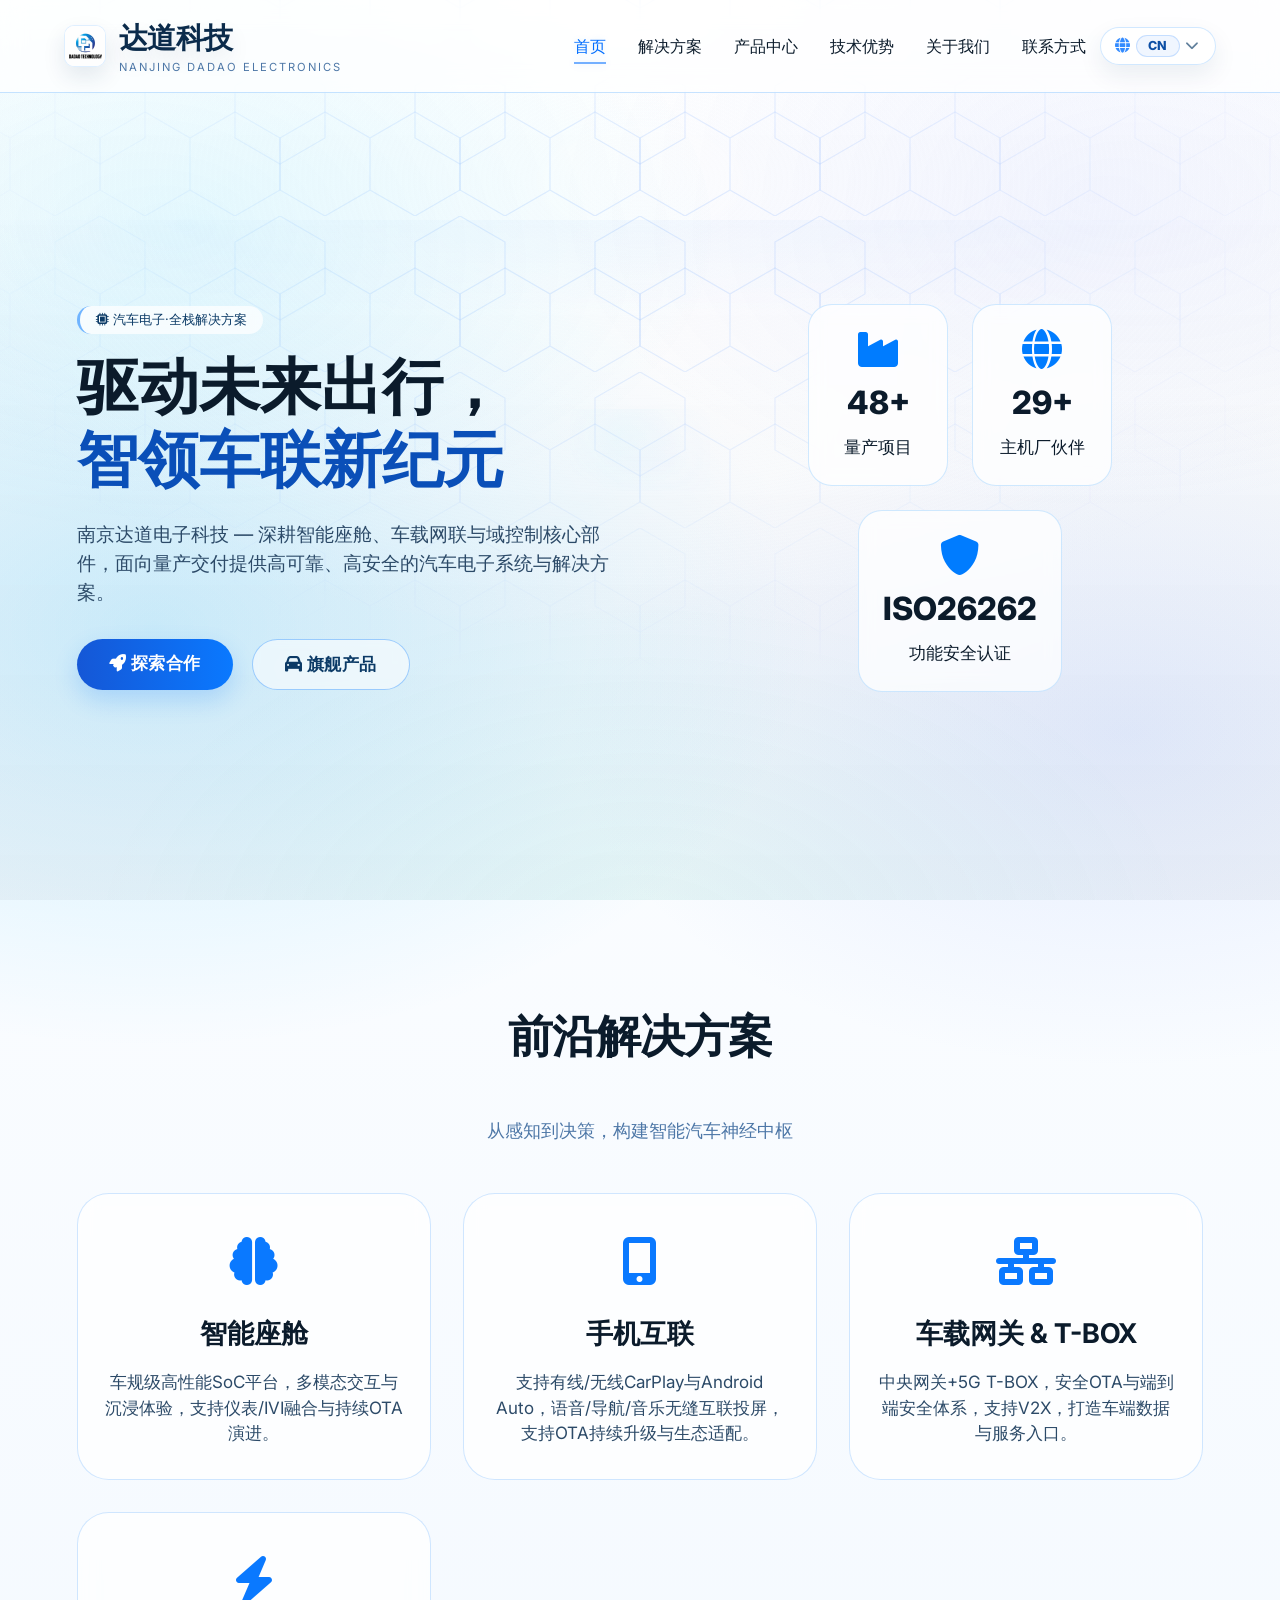
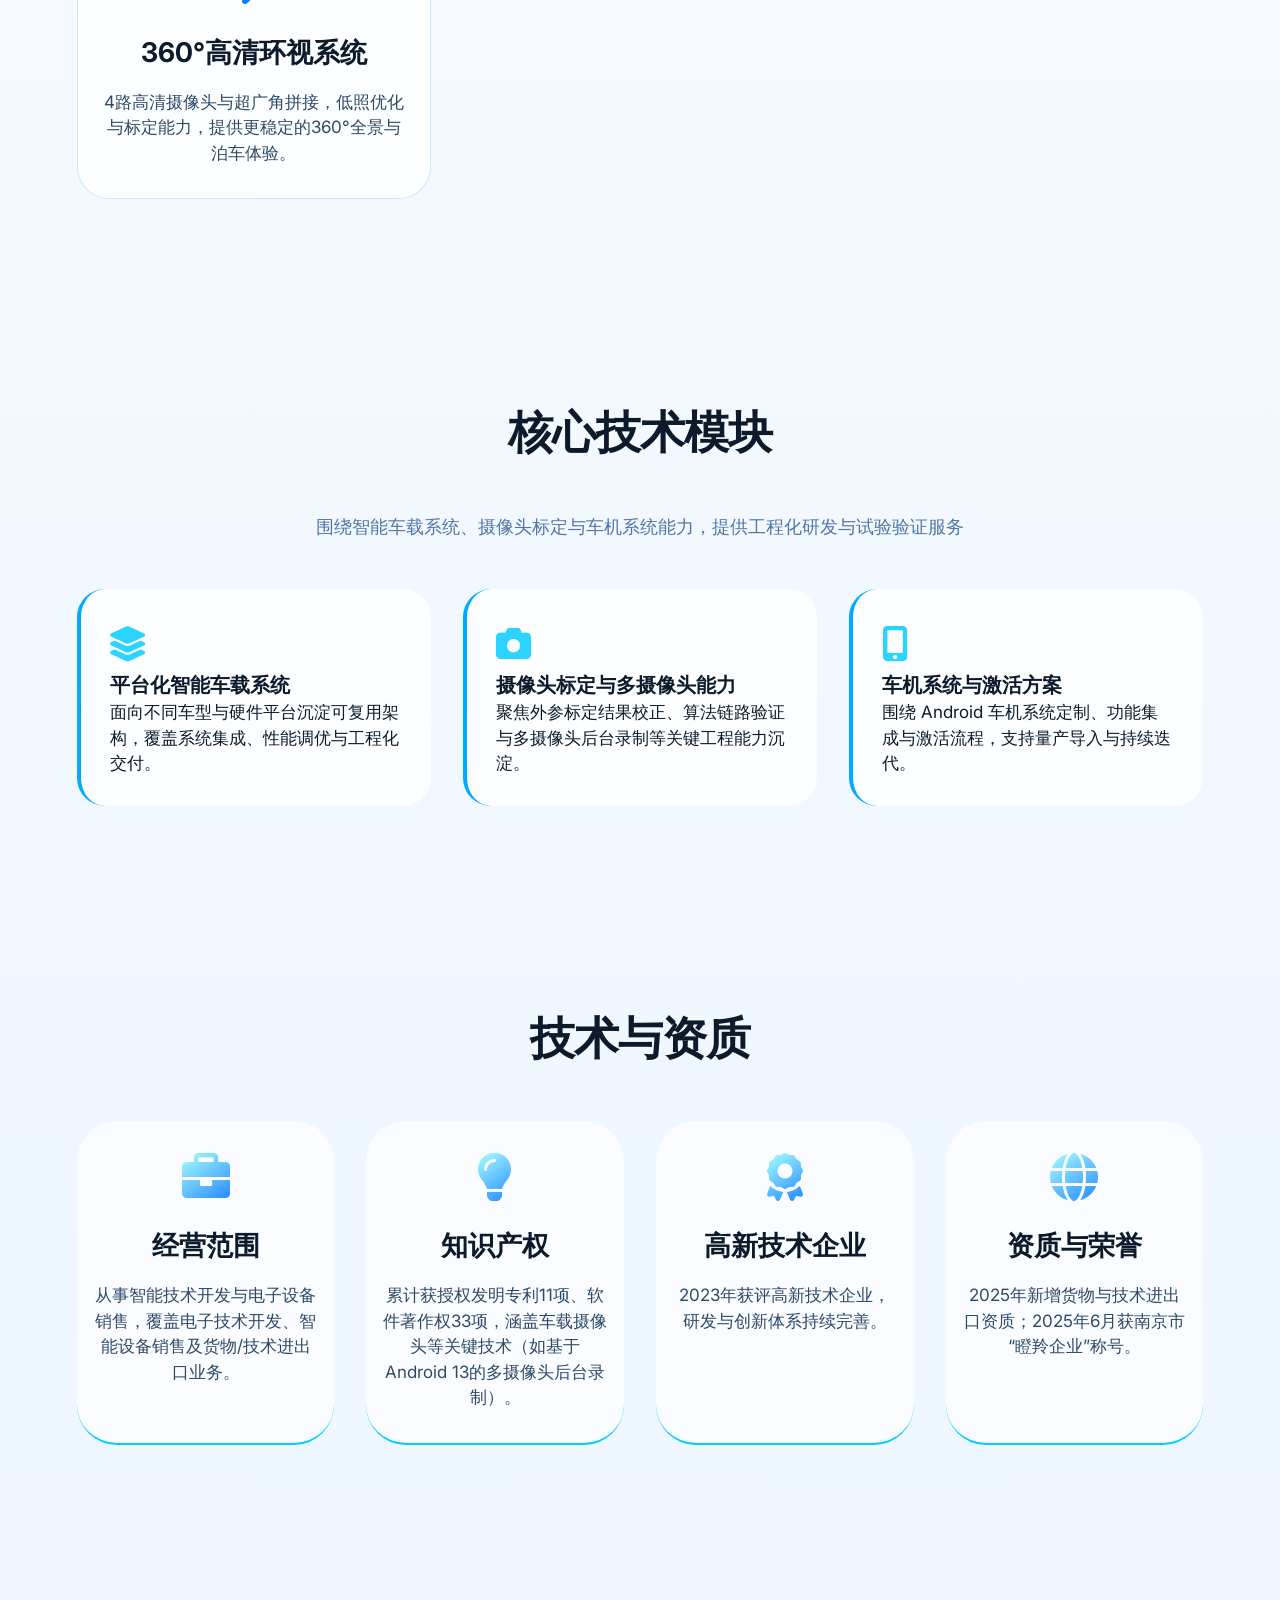
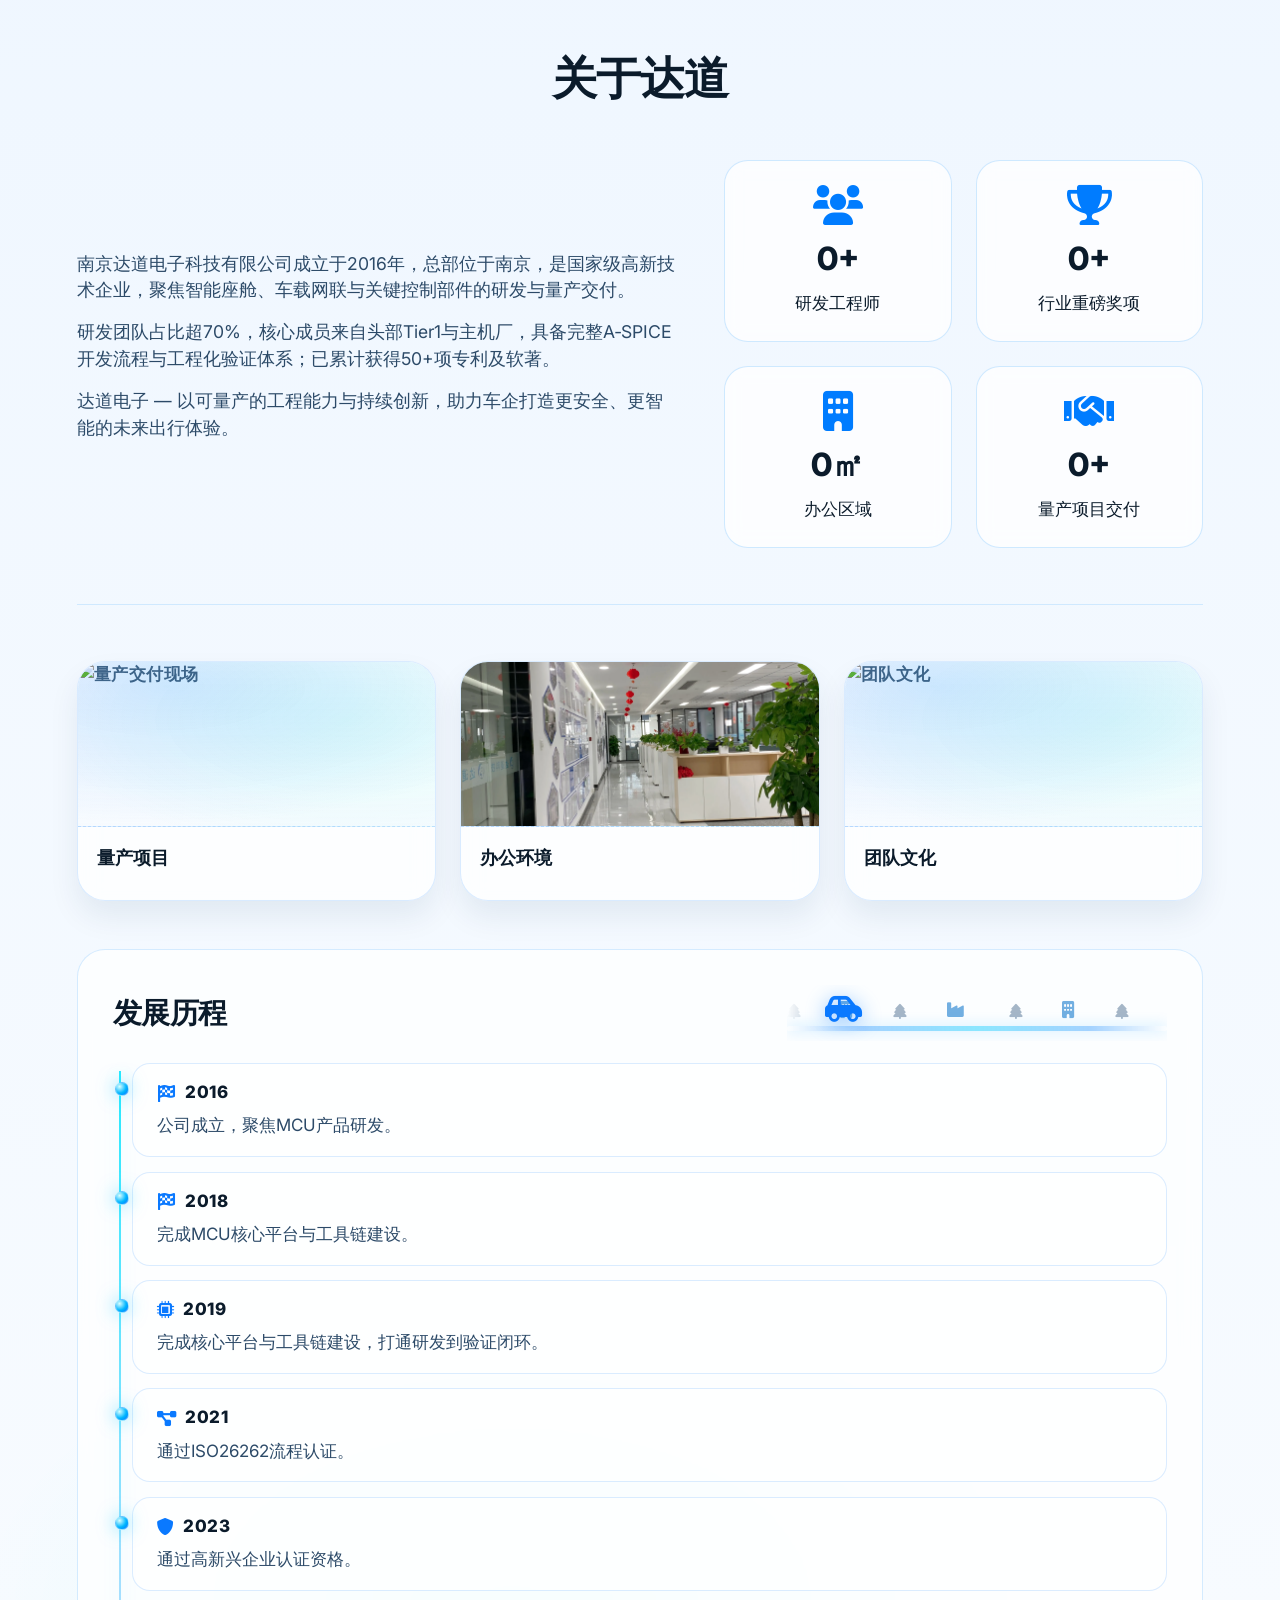
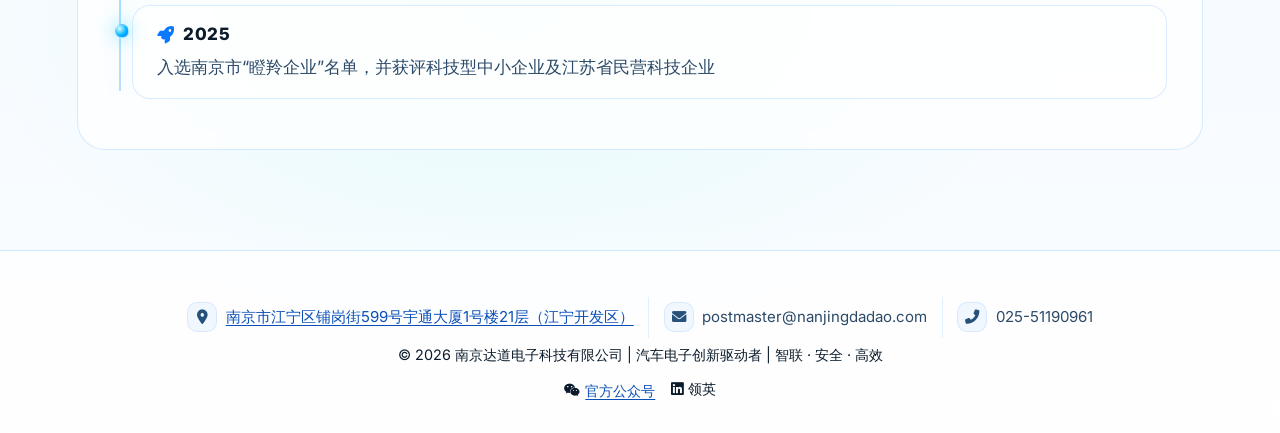
==== commit 7a09fdc5: "perf page style" ====
--- a/index.html
+++ b/index.html
@@ -98,18 +98,6 @@
                 linear-gradient(180deg, rgba(255,255,255,0.0) 0%, rgba(11, 27, 43, 0.04) 100%);
         }
 
-        /* 炫酷科技粒子背景 canvas */
-        #particle-canvas {
-            position: fixed;
-            top: 0;
-            left: 0;
-            width: 100%;
-            height: 100%;
-            z-index: 0;
-            pointer-events: none;  /* 让所有鼠标事件穿透，保证内容可交互 */
-            display: block;
-        }
-
         /* 内容层，浮在背景之上 */
         .content-wrapper {
             position: relative;
@@ -646,20 +634,23 @@
         @media (max-width: 650px) {
             .media-card { grid-column: span 12; }
         }
+        /* 前沿解决方案 / 技术优势：卡片框体（与产品区视觉区分） */
         .tech-card {
             background: rgba(255, 255, 255, 0.72);
             backdrop-filter: blur(10px);
             border-radius: 32px;
             padding: 2rem 1.5rem;
             border: 1px solid rgba(0, 120, 255, 0.18);
-            transition: 0.3s;
+            transition: transform 0.3s ease, box-shadow 0.3s ease, background 0.3s ease, border-color 0.3s ease;
             text-align: center;
         }
-        .tech-card:hover {
-            transform: translateY(-10px);
+        /* 盖过 AOS 的 .aos-animate transform（特异性更高，否则悬停无上浮） */
+        .tech-card:hover,
+        .tech-card.aos-animate:hover {
+            transform: translateY(-5px);
+            background: rgba(255, 255, 255, 0.92);
+            box-shadow: 0 10px 25px -8px #00aaff40;
             border-color: #00aaff;
-            box-shadow: 0 20px 35px -12px rgba(0, 150, 255, 0.3);
-            background: rgba(255, 255, 255, 0.88);
         }
         .tech-icon {
             font-size: 3rem;
@@ -674,16 +665,17 @@
             color: #2c4a68;
         }
 
-        /* 产品卡片变体带小标志 */
+        /* 核心技术模块：左侧色条卡片 */
         .product-card {
             background: rgba(255, 255, 255, 0.78);
             backdrop-filter: blur(8px);
             border-radius: 28px;
             padding: 1.8rem;
             border-left: 4px solid #00aaff;
-            transition: all 0.3s;
-        }
-        .product-card:hover {
+            transition: transform 0.3s ease, box-shadow 0.3s ease, background 0.3s ease;
+        }
+        .product-card:hover,
+        .product-card.aos-animate:hover {
             transform: translateY(-5px);
             background: rgba(255, 255, 255, 0.92);
             box-shadow: 0 10px 25px -8px #00aaff40;
@@ -693,7 +685,7 @@
             color: #2ad4ff;
         }
 
-        /* 技术优势区特殊光效 */
+        /* 技术优势区：底部强调线卡片 */
         .advantages {
             display: flex;
             flex-wrap: wrap;
@@ -704,18 +696,18 @@
             flex: 1;
             min-width: 200px;
             text-align: center;
-            background: rgba(255, 255, 255, 0.72);
-            backdrop-filter: blur(10px);
+            background: rgba(255, 255, 255, 0.68);
             padding: 2rem 1rem;
-            border-radius: 32px;
-            border: 1px solid rgba(0, 120, 255, 0.18);
-            transition: 0.3s;
-        }
-        .adv-item:hover {
-            transform: translateY(-10px);
-            border-color: #00aaff;
-            box-shadow: 0 20px 35px -12px rgba(0, 150, 255, 0.3);
-            background: rgba(255, 255, 255, 0.88);
+            border-radius: 40px;
+            border-bottom: 2px solid #00ccff;
+            transition: transform 0.3s ease, box-shadow 0.3s ease, background 0.3s ease, border-color 0.3s ease;
+        }
+        .adv-item:hover,
+        .adv-item.aos-animate:hover {
+            transform: translateY(-5px);
+            background: rgba(255, 255, 255, 0.92);
+            box-shadow: 0 10px 25px -8px #00aaff40;
+            border-bottom-color: #00aaff;
         }
         .adv-item i {
             font-size: 3rem;
@@ -1122,9 +1114,6 @@
 </head>
 <body data-theme="light">
     <a class="skip-link" href="#main" data-i18n="meta.skipToMain">跳到主内容</a>
-
-    <!-- 粒子科技背景 Canvas -->
-    <canvas id="particle-canvas"></canvas>
 
     <div class="content-wrapper">
         <!-- 导航栏 -->
@@ -1253,7 +1242,7 @@
                     <p data-i18n="about.p3">达道电子 — 以技术创新驱动未来出行，为更安全、更智能的汽车生态贡献力量。</p>
                 </div>
                 <div class="about-stats" data-aos="fade-left">
-                    <div class="stat-card"><i class="fas fa-users"></i><div class="stat-number">35+</div><div data-i18n="about.stat.engineers">研发工程师</div></div>
+                    <div class="stat-card"><i class="fas fa-users"></i><div class="stat-number">65+</div><div data-i18n="about.stat.engineers">研发工程师</div></div>
                     <div class="stat-card"><i class="fas fa-trophy"></i><div class="stat-number">17+</div><div data-i18n="about.stat.awards">行业重磅奖项</div></div>
                     <div class="stat-card"><i class="fas fa-building"></i><div class="stat-number">1000㎡</div><div data-i18n="about.stat.office">办公区域</div></div>
                     <div class="stat-card"><i class="fas fa-handshake"></i><div class="stat-number">50+</div><div data-i18n="about.stat.delivery">量产项目交付</div></div>
@@ -1396,9 +1385,8 @@
         </footer>
     </div>
 
-    <!-- 脚本区: 粒子背景 + 导航交互 + AOS -->
+    <!-- 脚本区: AOS 等 -->
     <script src="https://unpkg.com/aos@2.3.1/dist/aos.js"></script>
-    <script src="assets/particles.js?v=5"></script>
     <div class="lightbox" id="lightbox" aria-hidden="true">
         <div class="lightbox-dialog" role="dialog" aria-modal="true" data-i18n-aria-label="lightbox.dialogAria" aria-label="图片预览">
             <button class="lightbox-nav lightbox-prev" type="button" id="lightboxPrev" data-i18n-aria-label="lightbox.prevAria" aria-label="上一张">
@@ -1807,7 +1795,7 @@
                 "hero.stat2": "主机厂伙伴",
                 "hero.stat3": "功能安全认证",
                 "solutions.title": "前沿解决方案",
-                "solutions.sub": "覆盖座舱、网联与控制关键链路，助力车企快速量产落地",
+                "solutions.sub": "从感知到决策，构建智能汽车神经中枢",
                 "solutions.c1.title": "智能座舱",
                 "solutions.c1.desc": "车规级高性能SoC平台，多模态交互与沉浸体验，支持仪表/IVI融合与持续OTA演进。",
                 "solutions.c2.title": "手机互联",
@@ -1832,15 +1820,15 @@
                 "products.m2.desc": "聚焦外参标定结果校正、算法链路验证与多摄像头后台录制等关键工程能力沉淀。",
                 "products.m3.title": "车机系统与激活方案",
                 "products.m3.desc": "围绕 Android 车机系统定制、功能集成与激活流程，支持量产导入与持续迭代。",
-                "tech.title": "硬核技术 · 可靠交付",
-                "tech.a1.title": "ISO 26262",
-                "tech.a1.desc": "流程合规与安全目标分解，支撑量产级功能安全交付",
-                "tech.a2.title": "AUTOSAR架构",
-                "tech.a2.desc": "面向不同平台灵活部署，兼顾复用效率与可维护性",
-                "tech.a3.title": "国密/HSM",
-                "tech.a3.desc": "国密/HSM/安全启动等能力组合，构建端到端信息安全防护",
-                "tech.a4.title": "云端一体",
-                "tech.a4.desc": "云端数据闭环与OTA演进，加速功能迭代与体验优化",
+                "tech.title": "技术与资质",
+                "tech.a1.title": "经营范围",
+                "tech.a1.desc": "从事智能技术开发与电子设备销售，覆盖电子技术开发、智能设备销售及货物/技术进出口业务。",
+                "tech.a2.title": "知识产权",
+                "tech.a2.desc": "累计获授权发明专利11项、软件著作权33项，涵盖车载摄像头等关键技术（如基于Android 13的多摄像头后台录制）。",
+                "tech.a3.title": "高新技术企业",
+                "tech.a3.desc": "2023年获评高新技术企业，研发与创新体系持续完善。",
+                "tech.a4.title": "资质与荣誉",
+                "tech.a4.desc": "2025年新增货物与技术进出口资质；2025年6月获南京市“瞪羚企业”称号。",
                 "about.title": "关于达道",
                 "about.p1": "南京达道电子科技有限公司成立于2016年，总部位于南京，是国家级高新技术企业，聚焦智能座舱、车载网联与关键控制部件的研发与量产交付。",
                 "about.p2": "研发团队占比超70%，核心成员来自头部Tier1与主机厂，具备完整A‑SPICE开发流程与工程化验证体系；已累计获得50+项专利及软著。",
@@ -1894,7 +1882,7 @@
                 "hero.stat2": "OEM partners",
                 "hero.stat3": "Functional safety",
                 "solutions.title": "Leading Solutions",
-                "solutions.sub": "Covering key links across cockpit, connectivity and control to help OEMs accelerate mass‑production launch",
+                "solutions.sub": "From sensing to decision — building the neural backbone of intelligent vehicles",
                 "solutions.c1.title": "Smart Cockpit",
                 "solutions.c1.desc": "Automotive‑grade high‑performance SoC platform with multimodal interaction and immersive UX, supporting cluster/IVI integration and continuous OTA evolution.",
                 "solutions.c2.title": "Phone Connectivity",
@@ -1919,15 +1907,15 @@
                 "products.m2.desc": "Key engineering capabilities including extrinsic calibration correction, pipeline validation, and background multi‑camera recording on Android.",
                 "products.m3.title": "Infotainment system & activation",
                 "products.m3.desc": "Android‑based infotainment customization, feature integration, and activation flows, supporting SOP introduction and continuous iteration.",
-                "tech.title": "Hardcore Tech · Reliable Delivery",
-                "tech.a1.title": "ISO 26262",
-                "tech.a1.desc": "Process compliance and safety‑goal decomposition to support mass‑production functional‑safety delivery",
-                "tech.a2.title": "AUTOSAR",
-                "tech.a2.desc": "Flexible deployment across platforms, balancing reuse efficiency and maintainability",
-                "tech.a3.title": "Crypto / HSM",
-                "tech.a3.desc": "A capability set including crypto/HSM/secure boot to build end‑to‑end information security",
-                "tech.a4.title": "Cloud‑edge synergy",
-                "tech.a4.desc": "Cloud data closed‑loop and OTA evolution to accelerate feature iteration and experience optimization",
+                "tech.title": "Technology & credentials",
+                "tech.a1.title": "Business scope",
+                "tech.a1.desc": "Smart technology development and electronic equipment sales, covering R&D, smart devices, and import/export of goods and technologies.",
+                "tech.a2.title": "Intellectual property",
+                "tech.a2.desc": "11 granted invention patents and 33 software copyrights, including in‑vehicle camera technologies (e.g. Android 13 multi‑camera background recording).",
+                "tech.a3.title": "High‑tech enterprise",
+                "tech.a3.desc": "Recognized as a national high‑tech enterprise in 2023, with an R&D and innovation system under continuous improvement.",
+                "tech.a4.title": "Qualifications & honors",
+                "tech.a4.desc": "Import/export qualification added in 2025; named a Nanjing “Gazelle Enterprise” in June 2025.",
                 "about.title": "About Dadao",
                 "about.p1": "Founded in 2018 and headquartered in Nanjing, Dadao Electronics is a national high‑tech enterprise focused on R&D and mass‑production delivery for smart cockpit, in‑vehicle connectivity and key control components.",
                 "about.p2": "R&D accounts for over 70% of our team. Core members come from leading Tier‑1 suppliers and OEMs, with a complete A‑SPICE process and an engineering validation system. We have accumulated 50+ patents and software copyrights.",
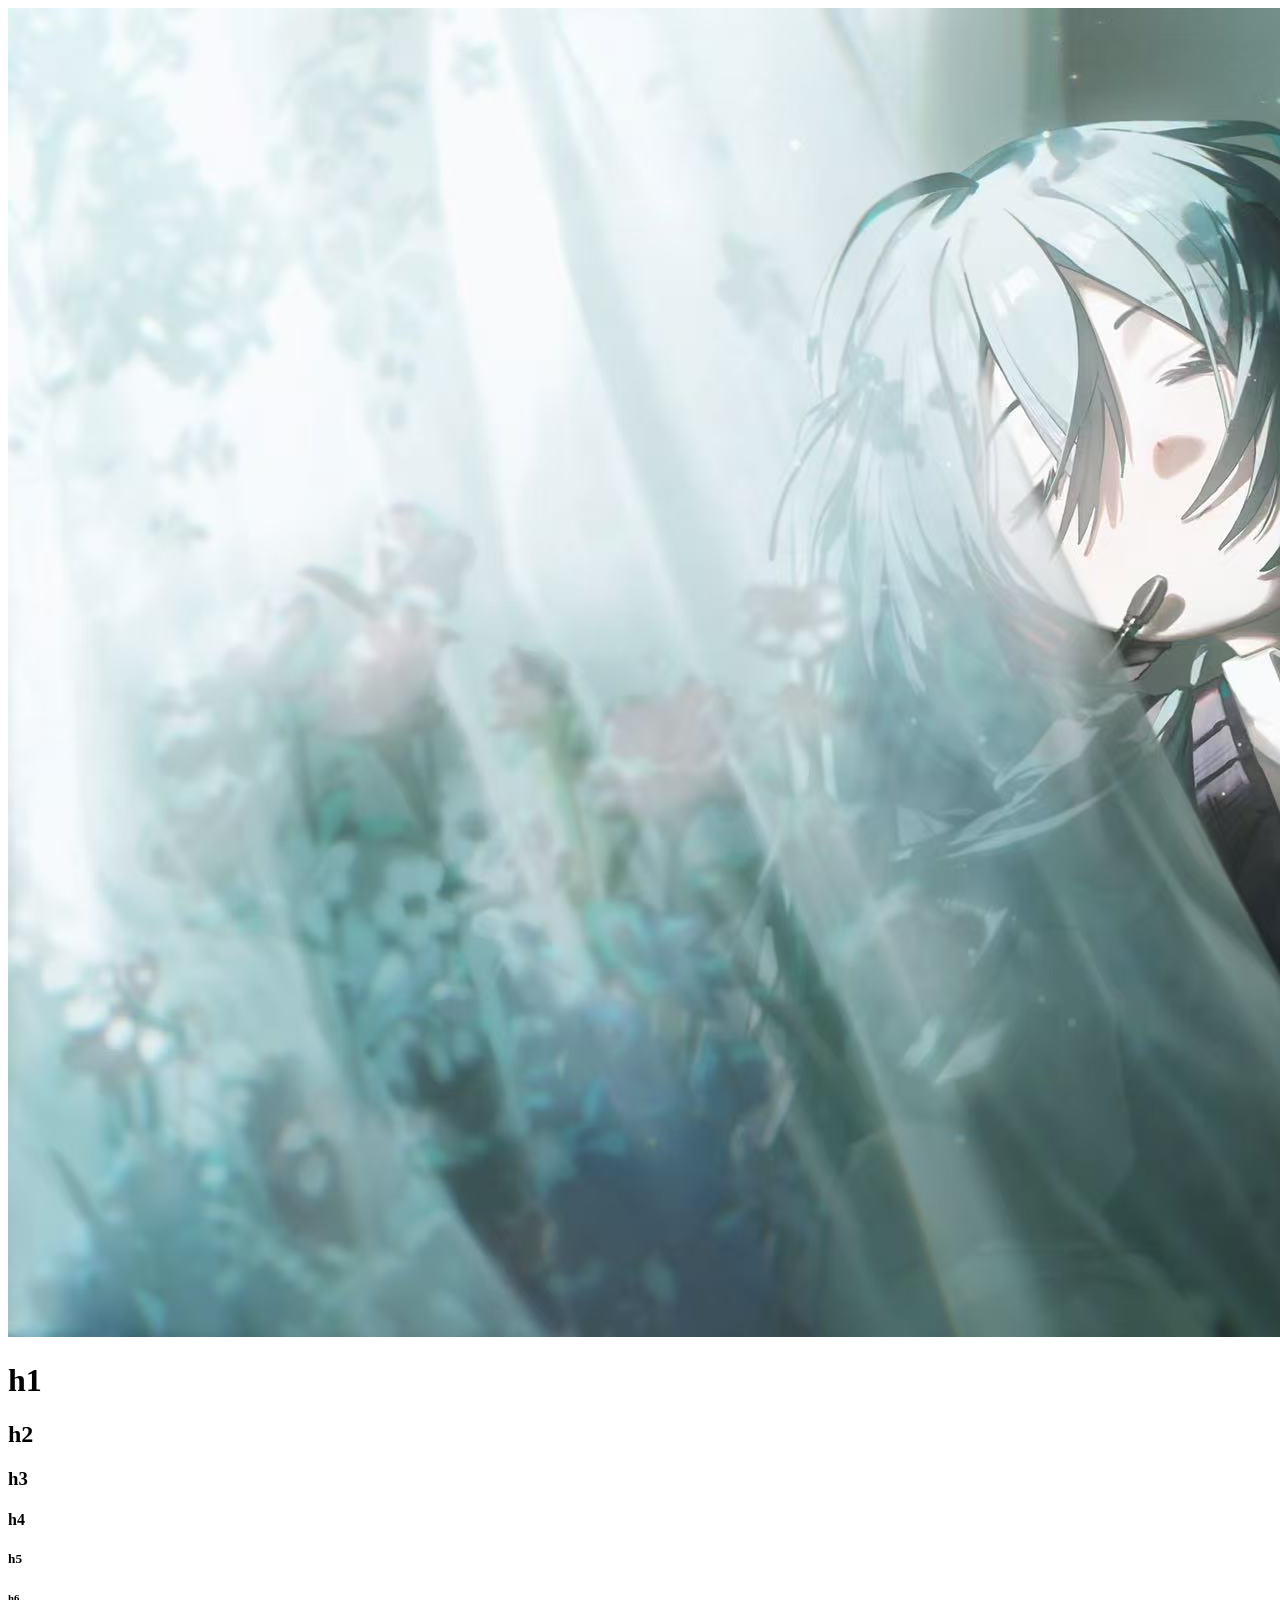
==== commit 36225d35: "Refactor code structure for improved readability and maintainability" ====
--- a/index.html
+++ b/index.html
@@ -1,2242 +1,18 @@
 <!DOCTYPE html>
 <html lang="zh-CN">
-<head>
-    <meta charset="UTF-8">
-    <meta name="viewport" content="width=device-width, initial-scale=1, viewport-fit=cover">
-    <meta name="description" content="南京达道电子科技 — 智能座舱、车载网联与汽车电子量产交付；解决方案、产品与技术支持。">
-    <title>达道科技</title><!-- document.title 由 i18n meta.title 同步 -->
-    <link rel="preconnect" href="https://fonts.googleapis.com">
-    <link rel="preconnect" href="https://fonts.gstatic.com" crossorigin>
-    <!-- Google Fonts & Font Awesome -->
-    <link href="https://fonts.googleapis.com/css2?family=Inter:opsz,wght@14..32,300;14..32,400;14..32,600;14..32,700;14..32,800&display=swap" rel="stylesheet">
-    <link rel="stylesheet" href="https://cdnjs.cloudflare.com/ajax/libs/font-awesome/6.0.0-beta3/css/all.min.css">
-    <!-- AOS 滚动动画库 (轻量增强) -->
-    <link href="https://unpkg.com/aos@2.3.1/dist/aos.css" rel="stylesheet">
-    <style>
-        * {
-            margin: 0;
-            padding: 0;
-            box-sizing: border-box;
-        }
-
-        .skip-link {
-            position: absolute;
-            left: 0.75rem;
-            top: -120px;
-            z-index: 10001;
-            padding: 0.55rem 1rem;
-            border-radius: 10px;
-            font-weight: 700;
-            font-size: 0.95rem;
-            color: #fff;
-            background: linear-gradient(135deg, #0088ff, #0060cc);
-            box-shadow: 0 8px 22px rgba(0, 100, 200, 0.35);
-            text-decoration: none;
-            transition: top 0.18s ease, box-shadow 0.18s ease;
-        }
-        .skip-link:focus {
-            top: 0.75rem;
-            outline: 3px solid rgba(255, 255, 255, 0.95);
-            outline-offset: 2px;
-        }
-        .skip-link:focus:not(:focus-visible) {
-            top: -120px;
-        }
-
-        body {
-            font-family: 'Inter', sans-serif;
-            font-size: 17px;
-            background-color: #f4f9ff;
-            background-image:
-                radial-gradient(1100px 700px at 12% 12%, rgba(0, 180, 255, 0.18), transparent 60%),
-                radial-gradient(900px 540px at 88% 14%, rgba(120, 160, 255, 0.16), transparent 62%),
-                radial-gradient(900px 520px at 40% 92%, rgba(0, 255, 210, 0.08), transparent 60%),
-                linear-gradient(180deg, #ffffff 0%, #eef6ff 55%, #f9fcff 100%);
-            color: #0b1b2b;
-            overflow-x: hidden;
-            line-height: 1.5;
-            position: relative;
-        }
-
-        /* 浅色科技感背景：细网格 + 轻扫描线（不影响内容层级） */
-        body::before {
-            content: "";
-            position: fixed;
-            inset: 0;
-            z-index: -2;
-            pointer-events: none;
-            opacity: 0.82;
-            /* 六边形“变形网格”（蜂窝）+ 轻扫描线 */
-            background-image:
-                /* per-cell soft gradient glow (hex vibe in blank areas) */
-                radial-gradient(circle at 35% 35%, rgba(0, 200, 255, 0.12), transparent 62%),
-                radial-gradient(circle at 70% 65%, rgba(120, 160, 255, 0.10), transparent 66%),
-                /* regular hex grid (no distortion) */
-                url("data:image/svg+xml,%3Csvg xmlns='http://www.w3.org/2000/svg' width='180' height='156' viewBox='0 0 180 156'%3E%3Cg fill='none' stroke='%23005cff' stroke-opacity='0.30' stroke-width='1.2'%3E%3Cpath d='M45 26 L90 0 L135 26 L135 78 L90 104 L45 78 Z'/%3E%3Cpath d='M0 78 L45 52 L90 78 L90 130 L45 156 L0 130 Z'/%3E%3Cpath d='M90 78 L135 52 L180 78 L180 130 L135 156 L90 130 Z'/%3E%3C/g%3E%3C/svg%3E"),
-                /* subtle scan bands */
-                linear-gradient(to bottom, rgba(0, 115, 255, 0.08), transparent 22%, transparent 78%, rgba(0, 115, 255, 0.07));
-            /* bigger cells = less dense */
-            background-size: 140px 82px, 140px 82px, 180px 156px, 100% 460px;
-            background-position: center, center, center, center;
-            background-repeat: no-repeat, no-repeat, repeat, no-repeat;
-            mask-image: radial-gradient(60% 55% at 50% 22%, rgba(0,0,0,0.95), rgba(0,0,0,0.15) 70%, rgba(0,0,0,0) 100%);
-            -webkit-mask-image: radial-gradient(60% 55% at 50% 22%, rgba(0,0,0,0.95), rgba(0,0,0,0.15) 70%, rgba(0,0,0,0) 100%);
-        }
-
-        /* 轻微光晕/暗角，让背景更有层次 */
-        body::after {
-            content: "";
-            position: fixed;
-            inset: 0;
-            z-index: -1;
-            pointer-events: none;
-            background:
-                radial-gradient(900px 520px at 15% 25%, rgba(0, 200, 255, 0.10), transparent 60%),
-                radial-gradient(900px 520px at 85% 22%, rgba(140, 160, 255, 0.10), transparent 60%),
-                radial-gradient(900px 560px at 50% 105%, rgba(0, 255, 210, 0.06), transparent 62%),
-                radial-gradient(1200px 700px at 50% 20%, rgba(255, 255, 255, 0.55), rgba(255, 255, 255, 0) 65%),
-                linear-gradient(180deg, rgba(255,255,255,0.0) 0%, rgba(11, 27, 43, 0.04) 100%);
-        }
-
-        /* 内容层，浮在背景之上 */
-        .content-wrapper {
-            position: relative;
-            z-index: 2;
-        }
-
-        /* AOS：aos.css 在 JS init 前会把 [data-aos] 设为不可见；脚本缺失或禁动效时需兜底 */
-        html.aos-fallback [data-aos] {
-            opacity: 1 !important;
-            transform: none !important;
-        }
-        @media (prefers-reduced-motion: reduce) {
-            body [data-aos] {
-                opacity: 1 !important;
-                transform: none !important;
-                pointer-events: auto;
-            }
-        }
-        ::-webkit-scrollbar {
-            width: 6px;
-        }
-        ::-webkit-scrollbar-track {
-            background: rgba(10, 45, 80, 0.08);
-        }
-        ::-webkit-scrollbar-thumb {
-            background: rgba(0, 140, 255, 0.65);
-            border-radius: 10px;
-        }
-
-        /* 导航栏 — 玻璃科技感 */
-        .navbar {
-            position: sticky;
-            top: 0;
-            backdrop-filter: blur(12px);
-            background: rgba(255, 255, 255, 0.72);
-            border-bottom: 1px solid rgba(0, 130, 255, 0.22);
-            padding: 1rem 5%;
-            display: flex;
-            justify-content: flex-start;
-            align-items: center;
-            z-index: 100;
-            transition: all 0.3s ease;
-        }
-        .logo {
-            display: flex;
-            align-items: center;
-            gap: 0.8rem;
-            min-width: 0;
-        }
-        .brand-mark {
-            width: 42px;
-            height: 42px;
-            object-fit: contain;
-            border-radius: 10px;
-            background: rgba(255, 255, 255, 0.55);
-            border: 1px solid rgba(0, 120, 255, 0.12);
-            box-shadow: 0 10px 22px rgba(10, 45, 90, 0.10);
-            flex: 0 0 auto;
-        }
-        .brand-text {
-            min-width: 0;
-        }
-        .logo h1 {
-            font-size: 1.8rem;
-            font-weight: 800;
-            color: #0b2b4b;
-            text-shadow: 0 10px 22px rgba(10, 45, 90, 0.10);
-            letter-spacing: -0.5px;
-        }
-        .logo p {
-            font-size: 0.7rem;
-            letter-spacing: 2px;
-            color: #4d77a7;
-        }
-        @media (max-width: 600px) {
-            .brand-mark {
-                width: 36px;
-                height: 36px;
-                border-radius: 9px;
-            }
-            .logo h1 {
-                font-size: 1.55rem;
-            }
-        }
-        .nav-links {
-            display: flex;
-            gap: 2rem;
-            margin-left: auto; /* push nav group toward language */
-            align-items: center;
-        }
-        .nav-links a {
-            color: #0b1b2b;
-            text-decoration: none;
-            font-weight: 500;
-            transition: 0.2s;
-            font-size: 1rem;
-            position: relative;
-        }
-        .nav-links a:after {
-            content: '';
-            position: absolute;
-            bottom: -6px;
-            left: 0;
-            width: 0;
-            height: 2px;
-            background: rgba(0, 110, 255, 0.55);
-            box-shadow: 0 0 8px rgba(0, 110, 255, 0.16);
-            transition: 0.3s;
-        }
-        .nav-links a:hover:after, .nav-links a.active:after {
-            width: 100%;
-        }
-        .nav-links a:hover, .nav-links a.active {
-            color: #006dff;
-            text-shadow: 0 0 6px rgba(0, 140, 255, 0.15);
-        }
-        .menu-toggle {
-            display: none;
-            font-size: 1.8rem;
-            cursor: pointer;
-            color: #0b3a66;
-            margin-left: auto;
-        }
-
-        /* 语言切换（中间 CN/EN 相对整颗胶囊居中） */
-        .lang-switch {
-            display: grid;
-            grid-template-columns: 1fr auto 1fr;
-            align-items: center;
-            column-gap: 0.35rem;
-            padding: 0.45rem 0.65rem;
-            min-width: 7.25rem;
-            border-radius: 999px;
-            border: 1px solid rgba(0, 130, 255, 0.18);
-            background: rgba(255, 255, 255, 0.60);
-            backdrop-filter: blur(10px);
-            box-shadow: 0 10px 24px rgba(10, 45, 90, 0.08);
-            margin-left: 0.9rem; /* tighter gap after "联系" */
-            position: relative;
-            white-space: nowrap;
-            z-index: 105;
-        }
-        .lang-code {
-            grid-column: 2;
-            justify-self: center;
-            display: inline-flex;
-            align-items: center;
-            justify-content: center;
-            height: 22px;
-            min-width: 2.75rem;
-            padding: 0 0.35rem;
-            box-sizing: border-box;
-            border-radius: 999px;
-            border: 1px solid rgba(0, 110, 255, 0.18);
-            background: rgba(0, 110, 255, 0.06);
-            color: rgba(0, 70, 160, 0.95);
-            font-weight: 800;
-            font-size: 0.78rem;
-            letter-spacing: 0.06em;
-            text-align: center;
-        }
-        .lang-globe {
-            grid-column: 1;
-            justify-self: end;
-            color: rgba(0, 110, 255, 0.80);
-            font-size: 0.95rem;
-        }
-        .lang-trigger {
-            position: absolute;
-            inset: 0;
-            width: 100%;
-            height: 100%;
-            margin: 0;
-            padding: 0;
-            border: 0;
-            border-radius: 999px;
-            background: transparent;
-            cursor: pointer;
-        }
-        .lang-menu {
-            position: absolute;
-            left: 50%;
-            right: auto;
-            transform: translateX(-50%);
-            display: grid;
-            grid-template-columns: max-content;
-            width: max-content;
-            top: calc(100% + 6px);
-            margin: 0;
-            padding: 0.28rem 0;
-            list-style: none;
-            background: rgba(255, 255, 255, 0.98);
-            border: 1px solid rgba(0, 130, 255, 0.22);
-            border-radius: 10px;
-            box-shadow: 0 12px 28px rgba(10, 45, 90, 0.14);
-            z-index: 1;
-        }
-        .lang-menu[hidden] {
-            display: none !important;
-        }
-        .lang-menu-row {
-            margin: 0;
-            padding: 0;
-        }
-        .lang-option {
-            display: block;
-            width: 100%;
-            box-sizing: border-box;
-            margin: 0;
-            padding: 0.42rem 0.5rem;
-            border: 0;
-            background: transparent;
-            font: inherit;
-            font-weight: 700;
-            font-size: 0.8rem;
-            letter-spacing: 0.06em;
-            color: #0b2b4b;
-            text-align: center;
-            cursor: pointer;
-        }
-        .lang-option:hover,
-        .lang-option:focus-visible {
-            background: rgba(0, 130, 255, 0.1);
-            outline: none;
-        }
-        .lang-option[aria-selected="true"] {
-            background: rgba(0, 100, 200, 0.14);
-            color: #0044aa;
-        }
-        .lang-switch .caret {
-            grid-column: 3;
-            justify-self: start;
-            display: inline-block;
-            color: rgba(11, 58, 102, 0.65);
-            font-size: 0.85rem;
-            pointer-events: none;
-            transform-origin: 50% 50%;
-            transition: transform 0.22s ease;
-        }
-        .lang-switch.lang-switch--menu-open .caret {
-            transform: rotate(180deg);
-        }
-        /* 通用区块样式（scroll-margin 抵消 sticky 顶栏，锚点不被遮挡） */
-        section {
-            padding: 100px 6%;
-            position: relative;
-            scroll-margin-top: 5.75rem;
-        }
-        #contact {
-            scroll-margin-top: 5.75rem;
-        }
-        .section-title {
-            font-size: 2.8rem;
-            font-weight: 700;
-            text-align: center;
-            margin-bottom: 3rem;
-            color: #0b1b2b;
-            letter-spacing: -1px;
-        }
-        .section-sub {
-            text-align: center;
-            color: #4d77a7;
-            margin-bottom: 3rem;
-            font-size: 1.1rem;
-        }
-
-        /* HERO 区域 */
-        .hero {
-            min-height: 90vh;
-            display: flex;
-            align-items: center;
-            justify-content: space-between;
-            flex-wrap: wrap;
-            gap: 2rem;
-        }
-        .hero-content {
-            flex: 1;
-        }
-        .hero-badge {
-            display: inline-block;
-            background: rgba(255, 255, 255, 0.72);
-            backdrop-filter: blur(4px);
-            border-left: 3px solid rgba(0, 120, 255, 0.55);
-            padding: 0.3rem 1rem;
-            border-radius: 20px;
-            font-size: 0.8rem;
-            margin-bottom: 1rem;
-            color: #0b3a66;
-        }
-        .hero-content h1 {
-            font-size: 3.8rem;
-            font-weight: 800;
-            line-height: 1.2;
-            margin-bottom: 1rem;
-        }
-        .hero-gradient {
-            color: #0a4fb8;
-        }
-        .hero-desc {
-            font-size: 1.2rem;
-            color: #2c4a68;
-            max-width: 550px;
-            margin: 1.5rem 0 2rem;
-        }
-        .btn-group {
-            display: flex;
-            gap: 1.2rem;
-            flex-wrap: wrap;
-        }
-        .btn-primary, .btn-outline {
-            padding: 12px 32px;
-            border-radius: 40px;
-            font-weight: 600;
-            transition: 0.3s;
-            text-decoration: none;
-            display: inline-block;
-            letter-spacing: 0.5px;
-        }
-        .btn-primary {
-            background: linear-gradient(90deg, #1557d6, #0a79ff);
-            border: none;
-            color: white;
-            box-shadow: 0 10px 24px rgba(10, 121, 255, 0.20);
-        }
-        .btn-primary:hover {
-            transform: translateY(-3px);
-            box-shadow: 0 14px 34px rgba(10, 121, 255, 0.28);
-            background: linear-gradient(90deg, #1b62ea, #0a86ff);
-        }
-        .btn-outline {
-            border: 1.5px solid rgba(0, 120, 255, 0.35);
-            background: rgba(255, 255, 255, 0.55);
-            color: #0b3a66;
-            backdrop-filter: blur(5px);
-        }
-        .btn-outline:hover {
-            background: rgba(255, 255, 255, 0.75);
-            box-shadow: 0 12px 28px rgba(10, 121, 255, 0.16);
-            transform: translateY(-3px);
-        }
-        .hero-stats {
-            flex: 0.8;
-            display: flex;
-            gap: 1.5rem;
-            justify-content: center;
-            flex-wrap: wrap;
-        }
-        .stat-card {
-            background: rgba(255, 255, 255, 0.74);
-            backdrop-filter: blur(8px);
-            border: 1px solid rgba(0, 140, 255, 0.18);
-            border-radius: 24px;
-            padding: 1.5rem;
-            text-align: center;
-            min-width: 140px;
-            transition: all 0.3s;
-        }
-        .stat-card i {
-            font-size: 2.5rem;
-            color: #007cff;
-        }
-        .stat-number {
-            font-size: 2rem;
-            font-weight: 800;
-            margin: 0.5rem 0;
-        }
-
-        /* 卡片通用风格 (解决方案&产品) */
-        .cards-grid {
-            display: grid;
-            grid-template-columns: repeat(auto-fit, minmax(280px, 1fr));
-            gap: 2rem;
-            margin-top: 1rem;
-        }
-        .media-grid {
-            display: grid;
-            grid-template-columns: repeat(12, 1fr);
-            gap: 1.5rem;
-            margin-top: 1rem;
-        }
-        .media-card {
-            grid-column: span 4;
-            background: rgba(255, 255, 255, 0.76);
-            border: 1px solid rgba(0, 120, 255, 0.14);
-            border-radius: 28px;
-            overflow: hidden;
-            backdrop-filter: blur(10px);
-            box-shadow: 0 16px 30px rgba(10, 45, 90, 0.08);
-            transition: transform 0.25s ease, box-shadow 0.25s ease;
-            min-height: 240px;
-            position: relative;
-        }
-        .media-card:hover {
-            transform: translateY(-6px);
-            box-shadow: 0 22px 44px rgba(10, 45, 90, 0.12);
-        }
-        .media-thumb {
-            height: 165px;
-            background:
-                radial-gradient(700px 250px at 25% 15%, rgba(10, 121, 255, 0.18), transparent 55%),
-                radial-gradient(500px 220px at 75% 35%, rgba(0, 255, 210, 0.10), transparent 60%),
-                linear-gradient(180deg, rgba(255,255,255,0.75), rgba(245,250,255,0.85));
-            border-bottom: 1px dashed rgba(0, 120, 255, 0.18);
-            display: flex;
-            align-items: center;
-            justify-content: center;
-            color: rgba(11, 58, 102, 0.75);
-            font-weight: 700;
-            letter-spacing: 0.5px;
-            position: relative;
-        }
-        .media-thumb img {
-            width: 100%;
-            height: 100%;
-            object-fit: cover;
-            display: block;
-            filter: saturate(0.95) contrast(1.02);
-            transition: opacity 0.35s ease;
-        }
-        .media-thumb img.is-fading {
-            opacity: 0.05;
-        }
-        .media-open {
-            position: absolute;
-            inset: 0;
-            display: flex;
-            align-items: center;
-            justify-content: center;
-            gap: 0.5rem;
-            background: linear-gradient(180deg, rgba(0, 0, 0, 0.05), rgba(0, 0, 0, 0.20));
-            color: rgba(255, 255, 255, 0.95);
-            font-weight: 700;
-            border: 0;
-            cursor: pointer;
-            opacity: 0;
-            transition: opacity 0.2s ease;
-        }
-        .media-card:hover .media-open {
-            opacity: 1;
-        }
-        .media-open:focus-visible {
-            opacity: 1;
-            outline: 3px solid rgba(10, 121, 255, 0.35);
-            outline-offset: -3px;
-        }
-
-        .lightbox {
-            position: fixed;
-            inset: 0;
-            z-index: 9999;
-            display: none;
-            align-items: center;
-            justify-content: center;
-            padding: 22px;
-            background: rgba(10, 18, 30, 0.62);
-            backdrop-filter: blur(10px);
-        }
-        .lightbox.show {
-            display: flex;
-        }
-        .lightbox-dialog {
-            width: min(980px, 96vw);
-            max-height: 86vh;
-            background: rgba(255, 255, 255, 0.92);
-            border: 1px solid rgba(0, 120, 255, 0.18);
-            border-radius: 22px;
-            overflow: hidden;
-            box-shadow: 0 30px 70px rgba(0, 0, 0, 0.22);
-            position: relative;
-        }
-        .lightbox-img {
-            width: 100%;
-            height: 100%;
-            max-height: 86vh;
-            object-fit: contain;
-            display: block;
-            background: linear-gradient(180deg, #ffffff, #f3f8ff);
-        }
-        .lightbox-close {
-            position: absolute;
-            top: 10px;
-            right: 10px;
-            width: 42px;
-            height: 42px;
-            border-radius: 999px;
-            border: 1px solid rgba(0, 120, 255, 0.18);
-            background: rgba(255, 255, 255, 0.9);
-            cursor: pointer;
-            display: grid;
-            place-items: center;
-            color: #0b2b4b;
-        }
-        .lightbox-close:hover {
-            background: rgba(255, 255, 255, 1);
-        }
-        .lightbox-nav {
-            position: absolute;
-            top: 50%;
-            transform: translateY(-50%);
-            width: 44px;
-            height: 44px;
-            border-radius: 999px;
-            border: 1px solid rgba(0, 120, 255, 0.18);
-            background: rgba(255, 255, 255, 0.88);
-            color: #0b2b4b;
-            cursor: pointer;
-            display: grid;
-            place-items: center;
-            backdrop-filter: blur(8px);
-        }
-        .lightbox-nav:hover {
-            background: rgba(255, 255, 255, 1);
-        }
-        .lightbox-prev { left: 12px; }
-        .lightbox-next { right: 12px; }
-        .lightbox-dialog[data-gallery="false"] .lightbox-nav {
-            display: none;
-        }
-        @media (max-width: 650px) {
-            .lightbox-prev { left: 8px; }
-            .lightbox-next { right: 8px; }
-        }
-        .media-body {
-            padding: 1.1rem 1.2rem 1.2rem;
-        }
-        .media-title {
-            margin: 0 0 0.35rem 0;
-            font-size: 1.15rem;
-            color: #0b1b2b;
-        }
-        @media (max-width: 1000px) {
-            .media-card { grid-column: span 6; }
-        }
-        @media (max-width: 650px) {
-            .media-card { grid-column: span 12; }
-        }
-        /* 前沿解决方案 / 技术优势：卡片框体（与产品区视觉区分） */
-        .tech-card {
-            background: rgba(255, 255, 255, 0.72);
-            backdrop-filter: blur(10px);
-            border-radius: 32px;
-            padding: 2rem 1.5rem;
-            border: 1px solid rgba(0, 120, 255, 0.18);
-            transition: transform 0.3s ease, box-shadow 0.3s ease, background 0.3s ease, border-color 0.3s ease;
-            text-align: center;
-        }
-        /* 盖过 AOS 的 .aos-animate transform（特异性更高，否则悬停无上浮） */
-        .tech-card:hover,
-        .tech-card.aos-animate:hover {
-            transform: translateY(-5px);
-            background: rgba(255, 255, 255, 0.92);
-            box-shadow: 0 10px 25px -8px #00aaff40;
-            border-color: #00aaff;
-        }
-        .tech-icon {
-            font-size: 3rem;
-            margin-bottom: 1rem;
-            color: #0a79ff;
-        }
-        .tech-card h3 {
-            font-size: 1.7rem;
-            margin-bottom: 1rem;
-        }
-        .tech-card p {
-            color: #2c4a68;
-        }
-
-        /* 核心技术模块：左侧色条卡片 */
-        .product-card {
-            background: rgba(255, 255, 255, 0.78);
-            backdrop-filter: blur(8px);
-            border-radius: 28px;
-            padding: 1.8rem;
-            border-left: 4px solid #00aaff;
-            transition: transform 0.3s ease, box-shadow 0.3s ease, background 0.3s ease;
-        }
-        .product-card:hover,
-        .product-card.aos-animate:hover {
-            transform: translateY(-5px);
-            background: rgba(255, 255, 255, 0.92);
-            box-shadow: 0 10px 25px -8px #00aaff40;
-        }
-        .product-icon {
-            font-size: 2.2rem;
-            color: #2ad4ff;
-        }
-
-        /* 技术优势区：底部强调线卡片 */
-        .advantages {
-            display: flex;
-            flex-wrap: wrap;
-            gap: 2rem;
-            justify-content: center;
-        }
-        .adv-item {
-            flex: 1;
-            min-width: 200px;
-            text-align: center;
-            background: rgba(255, 255, 255, 0.68);
-            padding: 2rem 1rem;
-            border-radius: 40px;
-            border-bottom: 2px solid #00ccff;
-            transition: transform 0.3s ease, box-shadow 0.3s ease, background 0.3s ease, border-color 0.3s ease;
-        }
-        .adv-item:hover,
-        .adv-item.aos-animate:hover {
-            transform: translateY(-5px);
-            background: rgba(255, 255, 255, 0.92);
-            box-shadow: 0 10px 25px -8px #00aaff40;
-            border-bottom-color: #00aaff;
-        }
-        .adv-item i {
-            font-size: 3rem;
-            display: inline-block;
-            margin-bottom: 1rem;
-            background: linear-gradient(145deg, #aaffff, #2288ff);
-            -webkit-background-clip: text;
-            background-clip: text;
-            color: transparent;
-        }
-        .adv-item h3 {
-            font-size: 1.7rem;
-            margin: 0.6rem 0 1rem;
-        }
-        .adv-item p {
-            color: #2c4a68;
-        }
-
-        /* 关于我们区块 */
-        .about-content {
-            display: flex;
-            gap: 3rem;
-            align-items: center;
-            flex-wrap: wrap;
-        }
-        .about-text {
-            flex: 1;
-        }
-        .about-text p {
-            margin-bottom: 1rem;
-            font-size: 1.1rem;
-            color: #2c4a68;
-        }
-        .about-stats {
-            flex: 0.8;
-            display: grid;
-            grid-template-columns: 1fr 1fr;
-            gap: 1.5rem;
-        }
-
-        .about-media {
-            margin-top: 3.5rem;
-            padding-top: 2.5rem;
-            border-top: 1px solid rgba(0, 140, 255, 0.14);
-        }
-
-        .timeline {
-            margin-top: 3rem;
-            background: rgba(255, 255, 255, 0.72);
-            border: 1px solid rgba(0, 140, 255, 0.16);
-            border-radius: 28px;
-            backdrop-filter: blur(10px);
-            padding: 2.2rem;
-        }
-        .timeline-title {
-            display: flex;
-            align-items: center;
-            justify-content: space-between;
-            gap: 1rem;
-            flex-wrap: wrap;
-            margin-bottom: 1.4rem;
-        }
-        .timeline-title h3 {
-            font-size: 1.8rem;
-            margin: 0;
-            color: #0b1b2b;
-            letter-spacing: -0.5px;
-        }
-        .timeline-car-scene {
-            position: relative;
-            width: min(380px, 100%);
-            height: 56px;
-            flex-shrink: 0;
-            margin-left: auto;
-            overflow: hidden;
-        }
-        .timeline-car-road {
-            position: absolute;
-            left: 0;
-            right: 0;
-            bottom: 10px;
-            height: 5px;
-            border-radius: 6px;
-            z-index: 1;
-            background: linear-gradient(
-                90deg,
-                rgba(0, 180, 255, 0),
-                rgba(0, 130, 255, 0.35) 20%,
-                rgba(0, 200, 255, 0.45) 50%,
-                rgba(0, 130, 255, 0.35) 80%,
-                rgba(0, 180, 255, 0)
-            );
-            box-shadow: 0 0 14px rgba(0, 160, 255, 0.25);
-        }
-        .timeline-car-backdrop {
-            position: absolute;
-            left: 0;
-            right: 0;
-            bottom: 22px;
-            height: 26px;
-            z-index: 0;
-            overflow: hidden;
-            pointer-events: none;
-            mask-image: linear-gradient(90deg, transparent 0%, #000 10%, #000 90%, transparent 100%);
-            -webkit-mask-image: linear-gradient(90deg, transparent 0%, #000 10%, #000 90%, transparent 100%);
-        }
-        .timeline-car-strip {
-            display: flex;
-            width: max-content;
-            height: 100%;
-            align-items: flex-end;
-            animation: timeline-scn-scroll 10s linear infinite;
-            will-change: transform;
-        }
-        @keyframes timeline-scn-scroll {
-            0% {
-                transform: translateX(0);
-            }
-            100% {
-                transform: translateX(-50%);
-            }
-        }
-        .timeline-scn-chunk {
-            display: flex;
-            align-items: flex-end;
-            gap: 2.5rem;
-            padding-right: 2.75rem;
-            color: rgba(11, 58, 102, 0.5);
-            font-size: 1.05rem;
-        }
-        .timeline-scn-chunk i:nth-child(odd) {
-            opacity: 0.72;
-            font-size: 0.95rem;
-        }
-        .timeline-scn-chunk i:nth-child(even) {
-            color: rgba(0, 110, 200, 0.55);
-        }
-        .timeline-car-body {
-            position: absolute;
-            left: clamp(10%, 1.5rem, 26%);
-            bottom: 16px;
-            z-index: 2;
-            font-size: 1.85rem;
-            color: #0a79ff;
-            line-height: 1;
-            filter: drop-shadow(0 3px 10px rgba(0, 120, 255, 0.45));
-            animation: timeline-car-bob 0.7s ease-in-out infinite alternate;
-            will-change: transform;
-        }
-        @keyframes timeline-car-bob {
-            from {
-                transform: translateY(0);
-            }
-            to {
-                transform: translateY(-2px);
-            }
-        }
-        @media (max-width: 640px) {
-            .timeline-title {
-                flex-direction: column;
-                align-items: stretch;
-            }
-            .timeline-car-scene {
-                width: 100%;
-                margin-left: 0;
-            }
-        }
-        .timeline-list {
-            position: relative;
-            list-style: none;
-            margin: 0;
-            padding: 0 0 0 1.2rem;
-        }
-        .timeline-list:before {
-            content: "";
-            position: absolute;
-            left: 6px;
-            top: 8px;
-            bottom: 8px;
-            width: 2px;
-            background: linear-gradient(180deg, rgba(0, 230, 255, 0.85), rgba(0, 120, 255, 0.25));
-            box-shadow: 0 0 18px rgba(0, 200, 255, 0.18);
-        }
-        .timeline-item {
-            position: relative;
-            padding: 1rem 1rem 1rem 1.5rem;
-            border-radius: 18px;
-            background: rgba(255, 255, 255, 0.60);
-            border: 1px solid rgba(0, 120, 255, 0.14);
-            margin: 0.9rem 0;
-        }
-        .timeline-item:before {
-            content: "";
-            position: absolute;
-            left: -18px;
-            top: 18px;
-            width: 12px;
-            height: 12px;
-            border-radius: 999px;
-            background: radial-gradient(circle at 30% 30%, #d9ffff, #00b6ff 55%, #006dff 100%);
-            box-shadow: 0 0 18px rgba(0, 200, 255, 0.55);
-            border: 1px solid rgba(255, 255, 255, 0.35);
-        }
-        .timeline-item .year {
-            display: inline-flex;
-            align-items: center;
-            gap: 0.55rem;
-            font-weight: 800;
-            letter-spacing: 0.5px;
-            color: #0b1b2b;
-            margin-bottom: 0.35rem;
-        }
-        .timeline-item .year i {
-            color: #0a79ff;
-        }
-        .timeline-item .desc {
-            margin: 0;
-            color: #2c4a68;
-            line-height: 1.7;
-        }
-        @media (max-width: 900px) {
-            .timeline {
-                padding: 1.6rem;
-            }
-        }
-
-        /* 页脚联系信息条（替代 Contact 模块） */
-        .footer-contact {
-            padding: 14px 6% 6px;
-            background: transparent;
-        }
-        .footer-contact-inner {
-            max-width: 1120px;
-            margin: 0 auto;
-            border-radius: 0;
-            border: 0;
-            background: transparent;
-            box-shadow: none;
-            backdrop-filter: none;
-        }
-        .footer-contact-grid {
-            display: flex;
-            align-items: center;
-            justify-content: center;
-            gap: 0;
-            flex-wrap: wrap;
-        }
-        .footer-contact-cell {
-            padding: 0.35rem 0.9rem;
-            display: inline-flex;
-            gap: 0.55rem;
-            align-items: center;
-        }
-        .footer-contact-cell:not(:last-child) {
-            border-right: 1px solid rgba(0, 140, 255, 0.12);
-        }
-        .footer-contact-ico {
-            width: 30px;
-            height: 30px;
-            border-radius: 10px;
-            display: grid;
-            place-items: center;
-            background: rgba(0, 110, 255, 0.05);
-            border: 1px solid rgba(0, 110, 255, 0.10);
-            color: rgba(11, 58, 102, 0.88);
-        }
-        .footer-contact-label {
-            margin: 0;
-            font-weight: 800;
-            color: #0b1b2b;
-            letter-spacing: 0.2px;
-            font-size: 0.92rem;
-            white-space: nowrap;
-        }
-        .footer-contact-value {
-            margin: 0;
-            color: #2c4a68;
-            line-height: 1.65;
-            font-size: 0.94rem;
-        }
-        .footer-contact-value a {
-            color: #0a4fb8;
-            text-decoration: underline;
-            text-underline-offset: 3px;
-        }
-        .footer-contact-value a:hover {
-            color: #0a79ff;
-        }
-        @media (max-width: 900px) {
-            .footer-contact-grid { justify-content: flex-start; }
-            .footer-contact-cell { padding: 0.35rem 0.75rem; }
-            .footer-contact-cell:not(:last-child) { border-right: 0; }
-            .footer-contact-cell { border: 1px solid rgba(0, 140, 255, 0.10); border-radius: 14px; margin: 0.25rem 0.35rem; background: rgba(255,255,255,0.52); backdrop-filter: blur(8px); }
-        }
-        .map-link {
-            color: #0a4fb8;
-            text-decoration: underline;
-            text-underline-offset: 3px;
-        }
-        .map-link:hover {
-            color: #0a79ff;
-        }
-        .qr-anchor {
-            position: relative;
-            display: inline-flex;
-            align-items: center;
-            gap: 0.35rem;
-            vertical-align: middle;
-        }
-        .qr-trigger {
-            border: 0;
-            background: transparent;
-            padding: 0;
-            font: inherit;
-            font-size: inherit;
-            color: #0a4fb8;
-            text-decoration: underline;
-            text-underline-offset: 3px;
-            cursor: pointer;
-        }
-        .qr-trigger:hover {
-            color: #0a79ff;
-        }
-        .qr-tooltip {
-            position: absolute;
-            bottom: calc(100% + 10px);
-            left: 50%;
-            transform: translateX(-50%) translateY(4px) scale(0.98);
-            padding: 10px;
-            background: rgba(255, 255, 255, 0.98);
-            border-radius: 14px;
-            border: 1px solid rgba(0, 130, 255, 0.22);
-            box-shadow: 0 14px 40px rgba(10, 45, 90, 0.18);
-            opacity: 0;
-            visibility: hidden;
-            transition: opacity 0.2s ease, visibility 0.2s ease, transform 0.2s ease;
-            pointer-events: none;
-            z-index: 120;
-        }
-        .qr-tooltip img {
-            display: block;
-            width: min(200px, 72vw);
-            height: auto;
-            border-radius: 8px;
-            vertical-align: middle;
-        }
-        .qr-anchor:hover .qr-tooltip,
-        .qr-anchor:focus-within .qr-tooltip,
-        .qr-anchor.qr-tooltip-open .qr-tooltip {
-            opacity: 1;
-            visibility: visible;
-            transform: translateX(-50%) translateY(0) scale(1);
-            pointer-events: auto;
-        }
-        /* contact form removed */
-
-        footer {
-            text-align: center;
-            padding: 2rem;
-            border-top: 1px solid rgba(0, 150, 255, 0.2);
-            background: rgba(255, 255, 255, 0.72);
-            backdrop-filter: blur(5px);
-            font-size: 0.9rem;
-        }
-
-        /* 响应式 */
-        @media (max-width: 900px) {
-            .nav-links {
-                display: none;
-                flex-direction: column;
-                position: absolute;
-                top: 70px;
-                right: 0;
-                background: rgba(255, 255, 255, 0.86);
-                backdrop-filter: blur(20px);
-                width: 200px;
-                padding: 1rem;
-                border-radius: 20px;
-                gap: 1rem;
-                text-align: center;
-            }
-            .nav-links.show {
-                display: flex;
-            }
-            .menu-toggle {
-                display: block;
-            }
-            .lang-switch {
-                padding: 0.4rem 0.6rem;
-            }
-            .hero-content h1 {
-                font-size: 2.5rem;
-            }
-            .section-title {
-                font-size: 2rem;
-            }
-        }
-        @media (max-width: 600px) {
-            section {
-                padding: 60px 5%;
-            }
-        }
-    </style>
-</head>
-<body data-theme="light">
-    <a class="skip-link" href="#main" data-i18n="meta.skipToMain">跳到主内容</a>
-
-    <div class="content-wrapper">
-        <!-- 导航栏 -->
-        <nav class="navbar">
-            <div class="logo">
-                <img class="brand-mark" src="images/公司logo.jpg" alt="达道电子 logo" data-i18n-alt="brand.alt" loading="lazy" decoding="async">
-                <div class="brand-text">
-                    <h1 data-i18n="brand.name">达道科技</h1>
-                    <p data-i18n="brand.tagline">NANJING DADAO ELECTRONICS</p>
-                </div>
-            </div>
-            <div class="menu-toggle" id="mobileMenuBtn" role="button" tabindex="0" data-i18n-aria-label="meta.menuToggleAria" aria-label="打开主导航菜单">
-                <i class="fas fa-bars"></i>
-            </div>
-            <div class="nav-links" id="navLinks">
-                <a href="#home" class="active nav-item"><span data-i18n="nav.home">首页</span></a>
-                <a href="#solutions" class="nav-item"><span data-i18n="nav.solutions">解决方案</span></a>
-                <a href="#products" class="nav-item"><span data-i18n="nav.products">产品中心</span></a>
-                <a href="#tech" class="nav-item"><span data-i18n="nav.tech">技术优势</span></a>
-                <a href="#about" class="nav-item"><span data-i18n="nav.about">关于我们</span></a>
-                <a href="#contact" class="nav-item"><span data-i18n="nav.contact">联系方式</span></a>
-            </div>
-            <div class="lang-switch" id="langSwitch" role="group" aria-label="Language switcher">
-                <i class="fas fa-globe lang-globe" aria-hidden="true"></i>
-                <span class="lang-code" id="langCode" aria-hidden="true">CN</span>
-                <i class="fas fa-chevron-down caret" aria-hidden="true"></i>
-                <button type="button" class="lang-trigger" id="langTrigger" aria-haspopup="listbox" aria-expanded="false" aria-controls="langMenuList"></button>
-                <ul class="lang-menu" id="langMenuList" role="listbox" hidden>
-                    <li role="none" class="lang-menu-row"><button type="button" class="lang-option" role="option" data-lang="zh-Hans" id="langOptZh">CN</button></li>
-                    <li role="none" class="lang-menu-row"><button type="button" class="lang-option" role="option" data-lang="en" id="langOptEn">EN</button></li>
-                </ul>
-            </div>
-        </nav>
-
-        <main id="main" tabindex="-1">
-        <!-- Hero 主视觉 -->
-        <section id="home" class="hero">
-            <div class="hero-content" data-aos="fade-right">
-                <span class="hero-badge"><i class="fas fa-microchip"></i> <span data-i18n="hero.badge">汽车电子·全栈解决方案</span></span>
-                <h1>
-                    <span data-i18n="hero.title1">驱动未来出行，</span><br>
-                    <span class="hero-gradient" data-i18n="hero.title2">智领车联新纪元</span>
-                </h1>
-                <p class="hero-desc" data-i18n="hero.desc">南京达道电子科技 — 专注智能座舱、自动驾驶与车路协同核心部件，为车企提供高可靠性、高安全性的汽车电子系统。</p>
-                <div class="btn-group">
-                    <a href="#contact" class="btn-primary"><i class="fas fa-rocket"></i> <span data-i18n="hero.cta1">探索合作</span></a>
-                    <a href="#products" class="btn-outline"><i class="fas fa-car"></i> <span data-i18n="hero.cta2">旗舰产品</span></a>
-                </div>
-            </div>
-            <div class="hero-stats" data-aos="fade-left">
-                <div class="stat-card"><i class="fas fa-industry"></i><div class="stat-number">50+</div><div data-i18n="hero.stat1">量产项目</div></div>
-                <div class="stat-card"><i class="fas fa-globe"></i><div class="stat-number">30+</div><div data-i18n="hero.stat2">主机厂伙伴</div></div>
-                <div class="stat-card"><i class="fas fa-shield-alt"></i><div class="stat-number">ISO26262</div><div data-i18n="hero.stat3">功能安全认证</div></div>
-            </div>
-        </section>
-
-        <!-- 解决方案 -->
-        <section id="solutions">
-            <h2 class="section-title" data-aos="fade-up" data-i18n="solutions.title">前沿解决方案</h2>
-            <div class="section-sub" data-aos="fade-up" data-i18n="solutions.sub">从感知到决策，构建智能汽车神经中枢</div>
-            <div class="cards-grid">
-                <div class="tech-card" data-aos="zoom-in">
-                    <div class="tech-icon"><i class="fas fa-brain"></i></div>
-                    <h3 data-i18n="solutions.c1.title">智能座舱</h3>
-                    <p data-i18n="solutions.c1.desc">高性能车规级SoC方案，多模态交互，沉浸式驾舱体验，支持虚拟仪表与IVI融合。</p>
-                </div>
-                <div class="tech-card" data-aos="zoom-in" data-aos-delay="100">
-                    <div class="tech-icon"><i class="fas fa-mobile-screen-button"></i></div>
-                    <h3 data-i18n="solutions.c2.title">手机互联</h3>
-                    <p data-i18n="solutions.c2.desc">支持有线/无线 CarPlay，Android Auto与百度CarLife，语音/导航/音乐无缝互联投屏。</p>
-                </div>
-                <div class="tech-card" data-aos="zoom-in" data-aos-delay="200">
-                    <div class="tech-icon"><i class="fas fa-network-wired"></i></div>
-                    <h3 data-i18n="solutions.c3.title">车载网关 & T-BOX</h3>
-                    <p data-i18n="solutions.c3.desc">中央网关+5G T-BOX，支持安全OTA升级，构建智能网联汽车数据枢纽。</p>
-                </div>
-                <div class="tech-card" data-aos="zoom-in" data-aos-delay="300">
-                    <div class="tech-icon"><i class="fas fa-bolt"></i></div>
-                    <h3 data-i18n="solutions.c4.title">360°高清环视系统</h3>
-                    <p data-i18n="solutions.c4.desc">4路高清摄像头，120°超广角，1080P分辨率，支持夜视功能，支持360°全景泊车。</p>
-                </div>
-            </div>
-        </section>
-
-        <!-- 产品中心 -->
-        <section id="products">
-            <h2 class="section-title" data-aos="fade-up" data-i18n="products.title">核心技术模块</h2>
-            <div class="section-sub" data-aos="fade-up" data-i18n="products.sub">围绕智能车载系统、摄像头标定与车机系统能力，提供工程化研发与试验验证服务</div>
-            <div class="cards-grid">
-                <div class="product-card" data-aos="flip-left">
-                    <div class="product-icon"><i class="fas fa-layer-group"></i></div>
-                    <h3 data-i18n="products.m1.title">平台化智能车载系统</h3>
-                    <p data-i18n="products.m1.desc">面向不同车型与硬件平台沉淀可复用架构，覆盖系统集成、性能调优与工程化交付。</p>
-                </div>
-                <div class="product-card" data-aos="flip-left" data-aos-delay="120">
-                    <div class="product-icon"><i class="fas fa-camera"></i></div>
-                    <h3 data-i18n="products.m2.title">摄像头标定与多摄像头能力</h3>
-                    <p data-i18n="products.m2.desc">聚焦外参标定结果校正、算法链路验证与多摄像头后台录制等关键工程能力沉淀。</p>
-                </div>
-                <div class="product-card" data-aos="flip-left" data-aos-delay="240">
-                    <div class="product-icon"><i class="fas fa-mobile-screen-button"></i></div>
-                    <h3 data-i18n="products.m3.title">车机系统与激活方案</h3>
-                    <p data-i18n="products.m3.desc">围绕 Android 车机系统定制、功能集成与激活流程，支持量产导入与持续迭代。</p>
-                </div>
-            </div>
-        </section>
-
-        <!-- 技术优势 核心亮点 -->
-        <section id="tech">
-            <h2 class="section-title" data-aos="fade-up" data-i18n="tech.title">技术与资质</h2>
-            <div class="advantages">
-                <div class="adv-item" data-aos="fade-right"><i class="fas fa-briefcase"></i><h3 data-i18n="tech.a1.title">经营范围</h3><p data-i18n="tech.a1.desc">从事智能技术开发与电子设备销售，覆盖电子技术开发、智能设备销售及货物/技术进出口业务。</p></div>
-                <div class="adv-item" data-aos="fade-up"><i class="fas fa-lightbulb"></i><h3 data-i18n="tech.a2.title">知识产权</h3><p data-i18n="tech.a2.desc">累计获授权发明专利11项、软件著作权33项，涵盖车载摄像头等关键技术（如基于Android 13的多摄像头后台录制）。</p></div>
-                <div class="adv-item" data-aos="fade-down"><i class="fas fa-award"></i><h3 data-i18n="tech.a3.title">高新技术企业</h3><p data-i18n="tech.a3.desc">2023年获评高新技术企业，研发与创新体系持续完善。</p></div>
-                <div class="adv-item" data-aos="fade-left"><i class="fas fa-globe"></i><h3 data-i18n="tech.a4.title">资质与荣誉</h3><p data-i18n="tech.a4.desc">2025年新增货物与技术进出口资质；2025年6月获南京市“瞪羚企业”称号。</p></div>
-            </div>
-        </section>
-
-        <!-- 关于我们 -->
-        <section id="about">
-            <h2 class="section-title" data-aos="fade-up" data-i18n="about.title">关于达道</h2>
-            <div class="about-content">
-                <div class="about-text" data-aos="fade-right">
-                    <p data-i18n="about.p1">南京达道电子科技有限公司成立于2018年，总部位于中国南京，是国家级高新技术企业与汽车电子领域专精特新企业。我们深耕智能汽车“新三化”，致力于为全球车企提供领先的域控制器、传感器及车载网联系统。</p>
-                    <p data-i18n="about.p2">研发团队占比超70%，核心成员来自国内Tier1与知名车企，拥有完整的A-SPICE开发流程。与多家高校达成战略合作，已获得50+项专利及软著。</p>
-                    <p data-i18n="about.p3">达道电子 — 以技术创新驱动未来出行，为更安全、更智能的汽车生态贡献力量。</p>
-                </div>
-                <div class="about-stats" data-aos="fade-left">
-                    <div class="stat-card"><i class="fas fa-users"></i><div class="stat-number">65+</div><div data-i18n="about.stat.engineers">研发工程师</div></div>
-                    <div class="stat-card"><i class="fas fa-trophy"></i><div class="stat-number">17+</div><div data-i18n="about.stat.awards">行业重磅奖项</div></div>
-                    <div class="stat-card"><i class="fas fa-building"></i><div class="stat-number">1000㎡</div><div data-i18n="about.stat.office">办公区域</div></div>
-                    <div class="stat-card"><i class="fas fa-handshake"></i><div class="stat-number">50+</div><div data-i18n="about.stat.delivery">量产项目交付</div></div>
-                </div>
-            </div>
-
-            <!-- 图集（关于我们内，无区块标题） -->
-            <div class="about-media" id="about-media">
-                <div class="media-grid">
-                    <div class="media-card" data-aos="fade-up">
-                        <div class="media-thumb">
-                            <img src="images/home.png" data-rotate-srcs="images/home.png,images/bl1.png,images/bl2.png,images/bl3.png" data-rotate-interval="3200" alt="量产交付现场" data-i18n-alt="media.c1.alt" loading="lazy" decoding="async">
-                            <button class="media-open" type="button" data-lightbox-src="images/home.png" data-i18n-lightbox-alt="media.c1.alt">
-                                <i class="fas fa-up-right-and-down-left-from-center"></i> <span data-i18n="media.viewLarge">查看大图</span>
-                            </button>
-                        </div>
-                        <div class="media-body">
-                            <h4 class="media-title" data-i18n="media.c1.title">量产项目</h4>
-                        </div>
-                    </div>
-                    <div class="media-card" data-aos="fade-up" data-aos-delay="80">
-                        <div class="media-thumb">
-                            <img src="images/办公区域/7bf6f160950405e98359eaf02a667c0903e0aa8e2f2d94bbb6155fcdf50fa572412415058ea55f15.jpg" data-rotate-srcs="images/办公区域/7bf6f160950405e98359eaf02a667c0903e0aa8e2f2d94bbb6155fcdf50fa572412415058ea55f15.jpg,images/办公区域/7bf6f160950405e945f227594af4a608f56ed468446cd246b6155fcdf50fa572412415058ea55f15.jpg,images/办公区域/f1ad6e49b83d737b6304b7713236fe45d6dfc8842adeeccaaa18ec96145fd54ce8b6e316c0eb8935.jpg,images/办公区域/f1ad6e49b83d737b6c55c26cfdada726379f8f0103793647aa18ec96145fd54ce8b6e316c0eb8935.jpg" data-rotate-interval="3600" alt="办公环境" data-i18n-alt="media.c2.alt" loading="lazy" decoding="async">
-                            <button class="media-open" type="button" data-lightbox-src="images/办公区域/7bf6f160950405e98359eaf02a667c0903e0aa8e2f2d94bbb6155fcdf50fa572412415058ea55f15.jpg" data-i18n-lightbox-alt="media.c2.alt">
-                                <i class="fas fa-up-right-and-down-left-from-center"></i> <span data-i18n="media.viewLarge">查看大图</span>
-                            </button>
-                        </div>
-                        <div class="media-body">
-                            <h4 class="media-title" data-i18n="media.c2.title">办公环境</h4>
-                        </div>
-                    </div>
-                    <div class="media-card" data-aos="fade-up" data-aos-delay="160">
-                        <div class="media-thumb">
-                            <img src="images/low.png" data-rotate-srcs="images/low.png,images/cfmoto.webp,images/奇瑞.webp,images/手机互联.png" data-rotate-interval="4000" alt="团队文化" data-i18n-alt="media.c3.alt" loading="lazy" decoding="async">
-                            <button class="media-open" type="button" data-lightbox-src="images/low.png" data-i18n-lightbox-alt="media.c3.alt">
-                                <i class="fas fa-up-right-and-down-left-from-center"></i> <span data-i18n="media.viewLarge">查看大图</span>
-                            </button>
-                        </div>
-                        <div class="media-body">
-                            <h4 class="media-title" data-i18n="media.c3.title">团队文化</h4>
-                        </div>
-                    </div>
-                </div>
-            </div>
-
-            <div class="timeline" data-aos="fade-up">
-                <div class="timeline-title">
-                    <h3 data-i18n="timeline.title">发展历程</h3>
-                    <div class="timeline-car-scene" aria-hidden="true">
-                        <div class="timeline-car-road"></div>
-                        <div class="timeline-car-backdrop">
-                            <div class="timeline-car-strip">
-                                <span class="timeline-scn-chunk">
-                                    <i class="fas fa-tree"></i><i class="fas fa-building"></i><i class="fas fa-tree"></i><i class="fas fa-industry"></i>
-                                </span><span class="timeline-scn-chunk">
-                                    <i class="fas fa-tree"></i><i class="fas fa-building"></i><i class="fas fa-tree"></i><i class="fas fa-industry"></i>
-                                </span>
-                            </div>
-                        </div>
-                        <div class="timeline-car-body"><i class="fas fa-car-side"></i></div>
-                    </div>
-                </div>
-                <ul class="timeline-list">
-                    <li class="timeline-item" data-aos="fade-up">
-                        <div class="year"><i class="fas fa-flag-checkered"></i> 2016</div>
-                        <p class="desc" data-i18n="timeline.y2016">公司成立，聚焦MCU产品研发。</p>
-                    </li>
-                    <li class="timeline-item" data-aos="fade-up">
-                        <div class="year"><i class="fas fa-flag-checkered"></i> 2018</div>
-                        <p class="desc" data-i18n="timeline.y2018">完成MCU核心平台与工具链建设。</p>
-                    </li>
-                    <li class="timeline-item" data-aos="fade-up" data-aos-delay="50">
-                        <div class="year"><i class="fas fa-microchip"></i> 2019</div>
-                        <p class="desc" data-i18n="timeline.y2019">完成核心平台与工具链建设，打通研发到验证闭环。</p>
-                    </li>
-                    <li class="timeline-item" data-aos="fade-up" data-aos-delay="100">
-                        <div class="year"><i class="fas fa-project-diagram"></i> 2021</div>
-                        <p class="desc" data-i18n="timeline.y2021">通过ISO26262流程认证。</p>
-                    </li>
-                    <li class="timeline-item" data-aos="fade-up" data-aos-delay="150">
-                        <div class="year"><i class="fas fa-shield-alt"></i> 2023</div>
-                        <p class="desc" data-i18n="timeline.y2023">通过高新兴企业认证资格。</p>
-                    </li>
-                    <li class="timeline-item" data-aos="fade-up" data-aos-delay="200">
-                        <div class="year"><i class="fas fa-rocket"></i> 2025</div>
-                        <p class="desc" data-i18n="timeline.y2025">入选南京市“瞪羚企业”名单，并获评科技型中小企业及江苏省民营科技企业</p>
-                    </li>
-                </ul>
-            </div>
-        </section>
-
-        </main>
-
-        <footer>
-            <div class="footer-contact" id="contact">
-                <div class="footer-contact-inner">
-                    <div class="footer-contact-grid">
-                        <div class="footer-contact-cell">
-                            <div class="footer-contact-ico" aria-hidden="true"><i class="fas fa-map-marker-alt"></i></div>
-                            <div>
-                                <p class="footer-contact-value">
-                                    <a target="_blank" rel="noopener"
-                                       data-i18n="footer.address"
-                                       data-i18n-href="footer.addressHref"
-                                       href="https://api.map.baidu.com/direction?origin=%E5%BD%93%E5%89%8D%E4%BD%8D%E7%BD%AE&destination=%E5%8D%97%E4%BA%AC%E5%B8%82%E6%B1%9F%E5%AE%81%E5%8C%BA%E9%93%BA%E5%B2%97%E8%A1%97599%E5%8F%B7%E5%AE%87%E9%80%9A%E5%A4%A7%E5%8E%A61%E5%8F%B7%E6%A5%BC21%E5%B1%82%EF%BC%88%E6%B1%9F%E5%AE%81%E5%BC%80%E5%8F%91%E5%8C%BA%EF%BC%89&mode=driving&region=%E5%8D%97%E4%BA%AC&output=html">
-                                        南京市江宁区铺岗街599号宇通大厦1号楼21层（江宁开发区）
-                                    </a>
-                                </p>
-                            </div>
-                        </div>
-                        <div class="footer-contact-cell">
-                            <div class="footer-contact-ico" aria-hidden="true"><i class="fas fa-envelope"></i></div>
-                            <div>
-                                <p class="footer-contact-value">postmaster@nanjingdadao.com</p>
-                            </div>
-                        </div>
-                        <div class="footer-contact-cell">
-                            <div class="footer-contact-ico" aria-hidden="true"><i class="fas fa-phone-alt"></i></div>
-                            <div>
-                                <p class="footer-contact-value">025-51190961</p>
-                            </div>
-                        </div>
-                    </div>
-                </div>
-            </div>
-            <p data-i18n="footer.line1">© 2026 南京达道电子科技有限公司 | 汽车电子创新驱动者 | 智联 · 安全 · 高效</p>
-            <p style="margin-top: 0.8rem;">
-                <span class="qr-anchor" id="wechatQrAnchor">
-                    <i class="fab fa-weixin" aria-hidden="true"></i>
-                    <button type="button" class="qr-trigger" id="wechatQrBtn" aria-expanded="false" aria-controls="wechatQrPanel" data-i18n-aria-label="footer.wechatQrHint">
-                        <span data-i18n="footer.wechat">官方公众号</span>
-                    </button>
-                    <span class="qr-tooltip" id="wechatQrPanel" role="img" aria-hidden="true">
-                        <img src="images/code.png" alt="" loading="lazy" decoding="async" data-i18n-alt="footer.wechatQrAlt">
-                    </span>
-                </span>
-                &nbsp;&nbsp;
-                <i class="fab fa-linkedin"></i> <span data-i18n="footer.linkedin">领英</span>
-            </p>
-        </footer>
-    </div>
-
-    <!-- 脚本区: AOS 等 -->
-    <script src="https://unpkg.com/aos@2.3.1/dist/aos.js"></script>
-    <div class="lightbox" id="lightbox" aria-hidden="true">
-        <div class="lightbox-dialog" role="dialog" aria-modal="true" data-i18n-aria-label="lightbox.dialogAria" aria-label="图片预览">
-            <button class="lightbox-nav lightbox-prev" type="button" id="lightboxPrev" data-i18n-aria-label="lightbox.prevAria" aria-label="上一张">
-                <i class="fas fa-chevron-left"></i>
-            </button>
-            <button class="lightbox-nav lightbox-next" type="button" id="lightboxNext" data-i18n-aria-label="lightbox.nextAria" aria-label="下一张">
-                <i class="fas fa-chevron-right"></i>
-            </button>
-            <button class="lightbox-close" type="button" id="lightboxClose" data-i18n-aria-label="lightbox.closeAria" aria-label="关闭">
-                <i class="fas fa-times"></i>
-            </button>
-            <img class="lightbox-img" id="lightboxImg" alt="">
-        </div>
-    </div>
-    <script>
-        // 初始化 AOS：必须始终 init（否则 aos.css 会把 [data-aos] 留在不可见状态）。
-        // 系统「减少动态效果」时用 disable 关闭动画而非跳过 init。
-        (function initAOS() {
-            if (typeof AOS === "undefined") {
-                document.documentElement.classList.add("aos-fallback");
-                return;
-            }
-            const reduce =
-                window.matchMedia && window.matchMedia("(prefers-reduced-motion: reduce)").matches;
-            AOS.init({
-                duration: reduce ? 0 : 800,
-                once: true,
-                offset: 100,
-                disable: reduce
-            });
-        })();
-
-        /** 供 lightbox 等在 i18n 初始化前注册的代码读取当前语言文案（于 loadCache 之后赋值） */
-        let pickI18nText = (key) => "";
-
-        // ----- 导航栏交互 + 平滑滚动 + active高亮-----
-        const navItems = document.querySelectorAll('.nav-item');
-        const sections = document.querySelectorAll('section');
-        const mobileBtn = document.getElementById('mobileMenuBtn');
-        const navLinksDiv = document.getElementById('navLinks');
-        const contactEl = document.getElementById('contact');
-
-        function removeActive() {
-            navItems.forEach(item => item.classList.remove('active'));
-        }
-
-        function setActiveBasedOnScroll() {
-            let scrollPos = window.scrollY + 120;
-            sections.forEach(sec => {
-                const top = sec.offsetTop;
-                const bottom = top + sec.offsetHeight;
-                if (scrollPos >= top && scrollPos < bottom) {
-                    let id = sec.getAttribute('id');
-                    removeActive();
-                    document.querySelector(`.nav-item[href="#${id}"]`)?.classList.add('active');
-                }
-            });
-        }
-
-        window.addEventListener('scroll', setActiveBasedOnScroll);
-
-        // 平滑滚动
-        navItems.forEach(link => {
-            link.addEventListener('click', function(e) {
-                e.preventDefault();
-                const targetId = this.getAttribute('href');
-                if (targetId && targetId !== '#') {
-                    const targetEl = document.querySelector(targetId);
-                    if (targetEl) {
-                        targetEl.scrollIntoView({ behavior: 'smooth', block: 'start' });
-                        // 关闭移动端菜单
-                        if (navLinksDiv.classList.contains('show')) navLinksDiv.classList.remove('show');
-                    }
-                }
-            });
-        });
-
-        // CTA / any link to contact: smooth scroll
-        document.querySelectorAll('a[href="#contact"]').forEach((a) => {
-            a.addEventListener('click', (e) => {
-                // let nav handler above handle nav items
-                if (a.classList.contains('nav-item')) return;
-                e.preventDefault();
-                contactEl?.scrollIntoView?.({ behavior: 'smooth', block: 'start' });
-            });
-        });
-
-        mobileBtn?.addEventListener('click', () => {
-            navLinksDiv?.classList.toggle('show');
-        });
-
-        // ----- 轻量图片预览 Lightbox -----
-        const lightbox = document.getElementById('lightbox');
-        const lightboxImg = document.getElementById('lightboxImg');
-        const lightboxClose = document.getElementById('lightboxClose');
-        const lightboxPrev = document.getElementById('lightboxPrev');
-        const lightboxNext = document.getElementById('lightboxNext');
-        const lightboxDialog = lightbox?.querySelector?.('.lightbox-dialog') || null;
-        let lastFocusEl = null;
-        let galleryList = [];
-        let galleryIndex = 0;
-
-        function setGalleryUI(enabled) {
-            if (!lightboxDialog) return;
-            lightboxDialog.setAttribute('data-gallery', enabled ? 'true' : 'false');
-        }
-
-        function showGalleryAt(idx) {
-            if (!lightboxImg) return;
-            if (!galleryList.length) return;
-            galleryIndex = (idx + galleryList.length) % galleryList.length;
-            const src = galleryList[galleryIndex];
-            if (src) lightboxImg.src = src;
-        }
-
-        function openLightbox(src, alt, list) {
-            if (!lightbox || !lightboxImg) return;
-            lastFocusEl = document.activeElement;
-            galleryList = Array.isArray(list) && list.length ? list : [src].filter(Boolean);
-            galleryList = Array.from(new Set(galleryList.map(s => String(s))));
-            galleryIndex = Math.max(0, galleryList.indexOf(src));
-            setGalleryUI(galleryList.length > 1);
-            showGalleryAt(galleryIndex);
-            lightboxImg.alt = alt || pickI18nText("lightbox.fallbackAlt") || "图片预览";
-            lightbox.classList.add('show');
-            lightbox.setAttribute('aria-hidden', 'false');
-            document.body.style.overflow = 'hidden';
-            lightboxClose?.focus?.();
-        }
-
-        function closeLightbox() {
-            if (!lightbox || !lightboxImg) return;
-            lightbox.classList.remove('show');
-            lightbox.setAttribute('aria-hidden', 'true');
-            lightboxImg.src = '';
-            galleryList = [];
-            galleryIndex = 0;
-            setGalleryUI(false);
-            document.body.style.overflow = '';
-            lastFocusEl?.focus?.();
-        }
-
-        document.addEventListener('click', (e) => {
-            const btn = e.target.closest?.('[data-lightbox-src]');
-            if (btn) {
-                const src = btn.getAttribute('data-lightbox-src');
-                const alt = btn.getAttribute('data-lightbox-alt') || '';
-                let list = null;
-                const thumb = btn.closest?.('.media-thumb');
-                const img = thumb?.querySelector?.('img[data-rotate-srcs]');
-                if (img) {
-                    const raw = img.getAttribute('data-rotate-srcs') || '';
-                    const items = raw.split(',').map(s => s.trim()).filter(Boolean).map(s => encodeURI(s));
-                    const current = img.getAttribute('src') || src || '';
-                    list = Array.from(new Set([current, ...items].filter(Boolean)));
-                }
-                if (src) openLightbox(src, alt, list);
-                return;
-            }
-            if (e.target === lightbox) closeLightbox();
-        });
-
-        lightboxClose?.addEventListener('click', closeLightbox);
-        lightboxPrev?.addEventListener('click', () => {
-            if (!lightbox?.classList.contains('show')) return;
-            if (galleryList.length <= 1) return;
-            showGalleryAt(galleryIndex - 1);
-        });
-        lightboxNext?.addEventListener('click', () => {
-            if (!lightbox?.classList.contains('show')) return;
-            if (galleryList.length <= 1) return;
-            showGalleryAt(galleryIndex + 1);
-        });
-        window.addEventListener('keydown', (e) => {
-            if (e.key === 'Escape' && lightbox?.classList.contains('show')) closeLightbox();
-            if (!lightbox?.classList.contains('show')) return;
-            if (galleryList.length <= 1) return;
-            if (e.key === 'ArrowLeft') showGalleryAt(galleryIndex - 1);
-            if (e.key === 'ArrowRight') showGalleryAt(galleryIndex + 1);
-        });
-
-        // ----- 页脚公众号：悬停 / 聚焦 / 点击 显示二维码 -----
-        (function bindWechatQrPopover() {
-            const anchor = document.getElementById("wechatQrAnchor");
-            const btn = document.getElementById("wechatQrBtn");
-            if (!anchor || !btn) return;
-
-            btn.addEventListener("click", (e) => {
-                e.stopPropagation();
-                const open = !anchor.classList.contains("qr-tooltip-open");
-                anchor.classList.toggle("qr-tooltip-open", open);
-                btn.setAttribute("aria-expanded", open ? "true" : "false");
-            });
-
-            document.addEventListener("click", (e) => {
-                if (!anchor.classList.contains("qr-tooltip-open")) return;
-                if (anchor.contains(e.target)) return;
-                anchor.classList.remove("qr-tooltip-open");
-                btn.setAttribute("aria-expanded", "false");
-            });
-
-            window.addEventListener("keydown", (e) => {
-                if (e.key !== "Escape") return;
-                if (!anchor.classList.contains("qr-tooltip-open")) return;
-                anchor.classList.remove("qr-tooltip-open");
-                btn.setAttribute("aria-expanded", "false");
-                btn.focus();
-            });
-        })();
-        setTimeout(setActiveBasedOnScroll, 100);
-
-        // ----- Hero / About 统计数字：进入视口后从 0 递增至目标（离开视口可再次播放）-----
-        (function initStatCountUps() {
-            /* 数字递增仅改文案、无大幅位移；与常见企业站一致，不因系统「减少动态效果」关闭（该设置主要约束大幅动效） */
-            function collectItems(inner) {
-                const items = [];
-                inner.querySelectorAll(".stat-number").forEach((el) => {
-                    let target;
-                    let suffix = "";
-                    if (el.dataset.countTarget != null) {
-                        target = parseInt(el.dataset.countTarget, 10);
-                        suffix = el.dataset.countSuffix ?? "";
-                    } else {
-                        const raw = el.textContent.trim();
-                        const m = raw.match(/^(\d+)(.*)$/);
-                        if (!m) return;
-                        target = parseInt(m[1], 10);
-                        suffix = m[2] || "";
-                        el.dataset.countTarget = String(target);
-                        el.dataset.countSuffix = suffix;
-                    }
-                    if (!Number.isFinite(target) || target < 0) return;
-                    items.push({ el, target, suffix });
-                });
-                return items;
-            }
-
-            function runCountUp(items) {
-                if (!items.length) return () => {};
-                const duration = 1200;
-                const t0 = performance.now();
-                let raf = 0;
-                let cancelled = false;
-
-                function tick(now) {
-                    if (cancelled) return;
-                    const u = Math.min(1, (now - t0) / duration);
-                    const eased = 1 - (1 - u) * (1 - u);
-                    items.forEach(({ el, target, suffix }) => {
-                        el.textContent = String(Math.round(eased * target)) + suffix;
-                    });
-                    if (u < 1) {
-                        raf = requestAnimationFrame(tick);
-                    } else {
-                        items.forEach(({ el, target, suffix }) => {
-                            el.textContent = String(target) + suffix;
-                        });
-                    }
-                }
-                raf = requestAnimationFrame(tick);
-                return () => {
-                    cancelled = true;
-                    cancelAnimationFrame(raf);
-                };
-            }
-
-            /** 滚动/resize 下用布局矩形判断是否在视口内 */
-            function isStatBlockVisible(el) {
-                if (!el) return false;
-                const r = el.getBoundingClientRect();
-                const vh = window.innerHeight || document.documentElement.clientHeight;
-                const margin = 40;
-                return r.bottom > margin && r.top < vh - margin;
-            }
-
-            function bindStatReveal(wrap) {
-                if (!wrap) return;
-
-                let cancelAnim = () => {};
-                let inView = false;
-                let scrollScheduled = false;
-
-                function resetToZero() {
-                    wrap.querySelectorAll(".stat-number").forEach((el) => {
-                        if (el.dataset.countTarget == null) return;
-                        const suffix = el.dataset.countSuffix ?? "";
-                        el.textContent = "0" + suffix;
-                    });
-                }
-
-                function applyVisibility() {
-                    const nowVisible = isStatBlockVisible(wrap);
-                    if (nowVisible && !inView) {
-                        cancelAnim();
-                        const items = collectItems(wrap);
-                        if (!items.length) return;
-                        resetToZero();
-                        cancelAnim = runCountUp(items);
-                    } else if (!nowVisible && inView) {
-                        cancelAnim();
-                        resetToZero();
-                    }
-                    inView = nowVisible;
-                }
-
-                function onScrollOrResize() {
-                    if (scrollScheduled) return;
-                    scrollScheduled = true;
-                    requestAnimationFrame(() => {
-                        scrollScheduled = false;
-                        applyVisibility();
-                    });
-                }
-
-                window.addEventListener("scroll", onScrollOrResize, { passive: true });
-                window.addEventListener("resize", onScrollOrResize);
-
-                applyVisibility();
-                requestAnimationFrame(() => {
-                    applyVisibility();
-                    requestAnimationFrame(applyVisibility);
-                });
-                window.addEventListener("load", () => {
-                    applyVisibility();
-                });
-                setTimeout(applyVisibility, 400);
-                setTimeout(applyVisibility, 1200);
-            }
-
-            bindStatReveal(document.querySelector("#home .hero-stats"));
-            bindStatReveal(document.querySelector("#about .about-stats"));
-        })();
-
-        // ----- Media auto-rotator (现场与项目多图自动切换) -----
-        (function initMediaRotators() {
-            const reduceMotion =
-                window.matchMedia && window.matchMedia("(prefers-reduced-motion: reduce)").matches;
-            const shouldFade = !reduceMotion;
-
-            const imgs = document.querySelectorAll('#about .media-thumb img[data-rotate-srcs]');
-            imgs.forEach((img) => {
-                const raw = img.getAttribute('data-rotate-srcs') || '';
-                const interval = Math.max(1800, Number(img.getAttribute('data-rotate-interval') || '3500'));
-                const list = raw.split(',').map(s => s.trim()).filter(Boolean);
-                if (list.length < 2) return;
-
-                // ensure current src is included first
-                const current = img.getAttribute('src') || '';
-                const unique = Array.from(new Set([current, ...list]));
-                const norm = (src) => encodeURI(src);
-
-                // preload
-                unique.forEach((src) => { const p = new Image(); p.src = norm(src); });
-
-                const thumb = img.closest('.media-thumb');
-                const openBtn = thumb?.querySelector?.('.media-open');
-                let idx = Math.max(0, unique.indexOf(current));
-
-                setInterval(() => {
-                    idx = (idx + 1) % unique.length;
-                    const next = unique[idx];
-                    if (!next) return;
-
-                    const applyNext = () => {
-                        const nextUrl = norm(next);
-                        img.src = nextUrl;
-                        if (openBtn) openBtn.setAttribute('data-lightbox-src', nextUrl);
-                    };
-
-                    if (!shouldFade) {
-                        applyNext();
-                        return;
-                    }
-
-                    img.classList.add('is-fading');
-                    window.setTimeout(() => {
-                        applyNext();
-                        img.classList.remove('is-fading');
-                    }, 220);
-                }, interval);
-            });
-        })();
-
-        // ----- i18n 语言切换（简体 / English）-----
-        const I18N = {
-            "zh-Hans": {
-                "nav.home": "首页",
-                "nav.solutions": "解决方案",
-                "nav.products": "产品中心",
-                "nav.tech": "技术优势",
-                "nav.about": "关于我们",
-                "nav.contact": "联系方式",
-                "meta.title": "达道科技",
-                "meta.skipToMain": "跳到主内容",
-                "meta.menuToggleAria": "打开主导航菜单",
-                "brand.alt": "达道电子 logo",
-                "brand.name": "达道科技",
-                "brand.tagline": "NANJING DADAO ELECTRONICS",
-                "hero.badge": "汽车电子·全栈解决方案",
-                "hero.title1": "驱动未来出行，",
-                "hero.title2": "智领车联新纪元",
-                "hero.desc": "南京达道电子科技 — 深耕智能座舱、车载网联与域控制核心部件，面向量产交付提供高可靠、高安全的汽车电子系统与解决方案。",
-                "hero.cta1": "探索合作",
-                "hero.cta2": "旗舰产品",
-                "hero.stat1": "量产项目",
-                "hero.stat2": "主机厂伙伴",
-                "hero.stat3": "功能安全认证",
-                "solutions.title": "前沿解决方案",
-                "solutions.sub": "从感知到决策，构建智能汽车神经中枢",
-                "solutions.c1.title": "智能座舱",
-                "solutions.c1.desc": "车规级高性能SoC平台，多模态交互与沉浸体验，支持仪表/IVI融合与持续OTA演进。",
-                "solutions.c2.title": "手机互联",
-                "solutions.c2.desc": "支持有线/无线CarPlay与Android Auto，语音/导航/音乐无缝互联投屏，支持OTA持续升级与生态适配。",
-                "solutions.c3.title": "车载网关 & T-BOX",
-                "solutions.c3.desc": "中央网关+5G T-BOX，安全OTA与端到端安全体系，支持V2X，打造车端数据与服务入口。",
-                "solutions.c4.title": "360°高清环视系统",
-                "solutions.c4.desc": "4路高清摄像头与超广角拼接，低照优化与标定能力，提供更稳定的360°全景与泊车体验。",
-                "media.title": "现场与项目",
-                "media.c1.title": "量产项目",
-                "media.c2.title": "办公环境",
-                "media.c3.title": "团队文化",
-                "media.viewLarge": "查看大图",
-                "media.c1.alt": "量产交付现场",
-                "media.c2.alt": "办公环境",
-                "media.c3.alt": "团队文化",
-                "products.title": "核心技术模块",
-                "products.sub": "围绕智能车载系统、摄像头标定与车机系统能力，提供工程化研发与试验验证服务",
-                "products.m1.title": "平台化智能车载系统",
-                "products.m1.desc": "面向不同车型与硬件平台沉淀可复用架构，覆盖系统集成、性能调优与工程化交付。",
-                "products.m2.title": "摄像头标定与多摄像头能力",
-                "products.m2.desc": "聚焦外参标定结果校正、算法链路验证与多摄像头后台录制等关键工程能力沉淀。",
-                "products.m3.title": "车机系统与激活方案",
-                "products.m3.desc": "围绕 Android 车机系统定制、功能集成与激活流程，支持量产导入与持续迭代。",
-                "tech.title": "技术与资质",
-                "tech.a1.title": "经营范围",
-                "tech.a1.desc": "从事智能技术开发与电子设备销售，覆盖电子技术开发、智能设备销售及货物/技术进出口业务。",
-                "tech.a2.title": "知识产权",
-                "tech.a2.desc": "累计获授权发明专利11项、软件著作权33项，涵盖车载摄像头等关键技术（如基于Android 13的多摄像头后台录制）。",
-                "tech.a3.title": "高新技术企业",
-                "tech.a3.desc": "2023年获评高新技术企业，研发与创新体系持续完善。",
-                "tech.a4.title": "资质与荣誉",
-                "tech.a4.desc": "2025年新增货物与技术进出口资质；2025年6月获南京市“瞪羚企业”称号。",
-                "about.title": "关于达道",
-                "about.p1": "南京达道电子科技有限公司成立于2016年，总部位于南京，是国家级高新技术企业，聚焦智能座舱、车载网联与关键控制部件的研发与量产交付。",
-                "about.p2": "研发团队占比超70%，核心成员来自头部Tier1与主机厂，具备完整A‑SPICE开发流程与工程化验证体系；已累计获得50+项专利及软著。",
-                "about.p3": "达道电子 — 以可量产的工程能力与持续创新，助力车企打造更安全、更智能的未来出行体验。",
-                "about.stat.engineers": "研发工程师",
-                "about.stat.awards": "行业重磅奖项",
-                "about.stat.office": "办公区域",
-                "about.stat.delivery": "量产项目交付",
-                "timeline.title": "发展历程",
-                "lang.switcherAria": "语言切换",
-                "lang.selectAria": "选择语言",
-                "timeline.y2016": "公司成立，聚焦MCU产品研发。",
-                "timeline.y2018": "完成MCU核心平台与工具链建设。",
-                "timeline.y2019": "完成核心平台与工具链建设，打通研发到验证闭环。",
-                "timeline.y2021": "通过ISO26262流程认证。",
-                "timeline.y2023": "通过高新兴企业认证资格。",
-                "timeline.y2025": "入选南京市“瞪羚企业”名单，并获评科技型中小企业及江苏省民营科技企业",
-                "footer.line1": "© 2026 南京达道电子科技有限公司 | 汽车电子创新驱动者 | 智联 · 安全 · 高效",
-                "footer.address": "南京市江宁区铺岗街599号宇通大厦1号楼21层（江宁开发区）",
-                "footer.addressHref": "https://api.map.baidu.com/direction?origin=%E5%BD%93%E5%89%8D%E4%BD%8D%E7%BD%AE&destination=%E5%8D%97%E4%BA%AC%E5%B8%82%E6%B1%9F%E5%AE%81%E5%8C%BA%E9%93%BA%E5%B2%97%E8%A1%97599%E5%8F%B7%E5%AE%87%E9%80%9A%E5%A4%A7%E5%8E%A61%E5%8F%B7%E6%A5%BC21%E5%B1%82%EF%BC%88%E6%B1%9F%E5%AE%81%E5%BC%80%E5%8F%91%E5%8C%BA%EF%BC%89&mode=driving&region=%E5%8D%97%E4%BA%AC&output=html",
-                "footer.wechat": "官方公众号",
-                "footer.wechatQrAlt": "官方公众号二维码",
-                "footer.wechatQrHint": "悬停或点击显示/隐藏公众号二维码",
-                "footer.linkedin": "领英",
-                "lightbox.dialogAria": "图片预览",
-                "lightbox.prevAria": "上一张",
-                "lightbox.nextAria": "下一张",
-                "lightbox.closeAria": "关闭",
-                "lightbox.fallbackAlt": "图片预览"
-            },
-            "en": {
-                "nav.home": "Home",
-                "nav.solutions": "Solutions",
-                "nav.products": "Products",
-                "nav.tech": "Technology",
-                "nav.about": "About",
-                "nav.contact": "Contact",
-                "meta.title": "Dadao Electronics",
-                "meta.skipToMain": "Skip to main content",
-                "meta.menuToggleAria": "Open main navigation menu",
-                "brand.alt": "Dadao Electronics logo",
-                "brand.name": "Dadao Electronics",
-                "brand.tagline": "NANJING DADAO ELECTRONICS",
-                "hero.badge": "Automotive Electronics · Full‑Stack Solutions",
-                "hero.title1": "Powering future mobility,",
-                "hero.title2": "Leading the connected‑car era",
-                "hero.desc": "Nanjing Dadao Electronics — specializing in smart cockpit, in‑vehicle connectivity and domain control core components, delivering mass‑production‑ready automotive electronics systems and solutions with high reliability and safety.",
-                "hero.cta1": "Explore partnership",
-                "hero.cta2": "Featured products",
-                "hero.stat1": "Mass‑production programs",
-                "hero.stat2": "OEM partners",
-                "hero.stat3": "Functional safety",
-                "solutions.title": "Leading Solutions",
-                "solutions.sub": "From sensing to decision — building the neural backbone of intelligent vehicles",
-                "solutions.c1.title": "Smart Cockpit",
-                "solutions.c1.desc": "Automotive‑grade high‑performance SoC platform with multimodal interaction and immersive UX, supporting cluster/IVI integration and continuous OTA evolution.",
-                "solutions.c2.title": "Phone Connectivity",
-                "solutions.c2.desc": "Wired/wireless CarPlay and Android Auto with seamless voice, navigation and music projection, plus continuous OTA upgrades and ecosystem compatibility.",
-                "solutions.c3.title": "In‑vehicle Gateway & T‑BOX",
-                "solutions.c3.desc": "Central gateway + 5G T‑BOX with secure OTA and end‑to‑end security, supporting V2X and serving as the vehicle data & service entry point.",
-                "solutions.c4.title": "360° HD Surround View",
-                "solutions.c4.desc": "4‑camera HD surround view with ultra‑wide stitching, low‑light optimization and calibration capability for a more stable 360° panorama and parking experience.",
-                "media.title": "On‑site & Project",
-                "media.c1.title": "Mass‑production programs",
-                "media.c2.title": "Office environment",
-                "media.c3.title": "Team culture",
-                "media.viewLarge": "View full image",
-                "media.c1.alt": "Mass production delivery site",
-                "media.c2.alt": "Office environment",
-                "media.c3.alt": "Team culture",
-                "products.title": "Core Technology Modules",
-                "products.sub": "Engineering R&D and experimental validation across in‑vehicle systems, camera calibration, and infotainment capabilities",
-                "products.m1.title": "Platformized in‑vehicle system",
-                "products.m1.desc": "A reusable architecture across vehicle lines and hardware platforms, covering integration, performance tuning, and engineering delivery.",
-                "products.m2.title": "Camera calibration & multi‑camera capability",
-                "products.m2.desc": "Key engineering capabilities including extrinsic calibration correction, pipeline validation, and background multi‑camera recording on Android.",
-                "products.m3.title": "Infotainment system & activation",
-                "products.m3.desc": "Android‑based infotainment customization, feature integration, and activation flows, supporting SOP introduction and continuous iteration.",
-                "tech.title": "Technology & credentials",
-                "tech.a1.title": "Business scope",
-                "tech.a1.desc": "Smart technology development and electronic equipment sales, covering R&D, smart devices, and import/export of goods and technologies.",
-                "tech.a2.title": "Intellectual property",
-                "tech.a2.desc": "11 granted invention patents and 33 software copyrights, including in‑vehicle camera technologies (e.g. Android 13 multi‑camera background recording).",
-                "tech.a3.title": "High‑tech enterprise",
-                "tech.a3.desc": "Recognized as a national high‑tech enterprise in 2023, with an R&D and innovation system under continuous improvement.",
-                "tech.a4.title": "Qualifications & honors",
-                "tech.a4.desc": "Import/export qualification added in 2025; named a Nanjing “Gazelle Enterprise” in June 2025.",
-                "about.title": "About Dadao",
-                "about.p1": "Founded in 2018 and headquartered in Nanjing, Dadao Electronics is a national high‑tech enterprise focused on R&D and mass‑production delivery for smart cockpit, in‑vehicle connectivity and key control components.",
-                "about.p2": "R&D accounts for over 70% of our team. Core members come from leading Tier‑1 suppliers and OEMs, with a complete A‑SPICE process and an engineering validation system. We have accumulated 50+ patents and software copyrights.",
-                "about.p3": "Dadao Electronics — enabling OEMs with mass‑production engineering capability and continuous innovation for safer, smarter future mobility.",
-                "about.stat.engineers": "R&D engineers",
-                "about.stat.awards": "Industry awards",
-                "about.stat.office": "Office space",
-                "about.stat.delivery": "Mass‑production deliveries",
-                "timeline.title": "Milestones",
-                "lang.switcherAria": "Language switcher",
-                "lang.selectAria": "Select language",
-                "timeline.y2016": "Company founded, focused on MCU product R&D.",
-                "timeline.y2018": "Completed the MCU core platform and toolchain development.",
-                "timeline.y2019": "Built the core platform and toolchain, closing the loop from R&D to validation.",
-                "timeline.y2021": "Passed the ISO 26262 process certification.",
-                "timeline.y2023": "Achieved High‑Tech Enterprise certification.",
-                "timeline.y2025": "Awarded Nanjing “Gazelle Enterprise”, and recognized as a technology‑based SME and a Jiangsu private tech enterprise.",
-                "footer.line1": "© 2026 Nanjing Dadao Electronics | Automotive electronics innovator | Connected · Safe · Efficient",
-                "footer.address": "21F, Building 1, Yutong Building, 599 Pugang Street, Jiangning Development Zone, Nanjing, Jiangsu, China",
-                "footer.addressHref": "https://www.google.com/maps/search/?api=1&query=21F%2C%20Building%201%2C%20Yutong%20Building%2C%20599%20Pugang%20Street%2C%20Jiangning%20Development%20Zone%2C%20Nanjing%2C%20Jiangsu%2C%20China",
-                "footer.wechat": "Official WeChat",
-                "footer.wechatQrAlt": "Official WeChat QR code",
-                "footer.wechatQrHint": "Hover or tap to show or hide the WeChat QR code",
-                "footer.linkedin": "LinkedIn",
-                "lightbox.dialogAria": "Image preview",
-                "lightbox.prevAria": "Previous image",
-                "lightbox.nextAria": "Next image",
-                "lightbox.closeAria": "Close",
-                "lightbox.fallbackAlt": "Image preview"
-            }
-        };
-
-        // ----- Auto translation (optional) -----
-        // If you set window.TRANSLATE_ENDPOINT to a LibreTranslate-compatible endpoint,
-        // EN strings missing from the bundle can be generated from zh-Hans and cached.
-        // Example (self-host recommended): window.TRANSLATE_ENDPOINT = "http://localhost:5000/translate"
-        const AUTO_TRANSLATE = true;
-        const TRANSLATE_ENDPOINT = window.TRANSLATE_ENDPOINT || "";
-        const TRANSLATE_API_KEY = window.TRANSLATE_API_KEY || ""; // optional
-
-        function langToLibreTarget(lang) {
-            if (lang === "en") return "en";
-            return "zh-Hans";
-        }
-
-        function getCacheKey(lang) {
-            return `i18n_cache_v1_${lang}`;
-        }
-
-        function loadCache(lang) {
-            try {
-                return JSON.parse(localStorage.getItem(getCacheKey(lang)) || "{}") || {};
-            } catch {
-                return {};
-            }
-        }
-
-        function saveCache(lang, cache) {
-            try {
-                localStorage.setItem(getCacheKey(lang), JSON.stringify(cache));
-            } catch {
-                // ignore quota errors
-            }
-        }
-
-        pickI18nText = function pickI18nTextImpl(key) {
-            const lang = localStorage.getItem("lang") || "zh-Hans";
-            const master = I18N["zh-Hans"] || {};
-            const dict = I18N[lang] || {};
-            const cache = loadCache(lang);
-            const v = (lang === "zh-Hans" ? master[key] : (cache[key] ?? dict[key])) ?? master[key];
-            return v == null ? "" : String(v);
-        };
-
-        async function libreTranslateBatch(texts, source, target) {
-            // LibreTranslate supports q as string; some deployments support array.
-            // We'll send as array; fallback to per-item if needed.
-            const payload = {
-                q: texts,
-                source,
-                target,
-                format: "text",
-            };
-            if (TRANSLATE_API_KEY) payload.api_key = TRANSLATE_API_KEY;
-
-            const res = await fetch(TRANSLATE_ENDPOINT, {
-                method: "POST",
-                headers: { "Content-Type": "application/json" },
-                body: JSON.stringify(payload),
-            });
-            if (!res.ok) throw new Error(`translate_failed_${res.status}`);
-            const data = await res.json();
-
-            // Possible shapes:
-            // - { translatedText: "..." }
-            // - [{ translatedText: "..." }, ...]
-            // - { translatedText: ["...", ...] }
-            if (Array.isArray(data)) return data.map((x) => x?.translatedText ?? "");
-            if (Array.isArray(data?.translatedText)) return data.translatedText;
-            if (typeof data?.translatedText === "string") return [data.translatedText];
-            throw new Error("translate_bad_response");
-        }
-
-        async function translateWithFallback(texts, source, target) {
-            // batch first, fallback to per-item
-            try {
-                const out = await libreTranslateBatch(texts, source, target);
-                if (out.length === texts.length) return out;
-            } catch {}
-
-            const results = [];
-            for (const t of texts) {
-                try {
-                    const [one] = await libreTranslateBatch([t], source, target);
-                    results.push(one || "");
-                } catch {
-                    results.push("");
-                }
-            }
-            return results;
-        }
-
-        async function applyLanguage(lang) {
-            const master = I18N["zh-Hans"] || {};
-            const dict = I18N[lang] || {};
-            const cache = loadCache(lang);
-
-            document.documentElement.lang = lang === "en" ? "en" : "zh-CN";
-
-            const getV = (key) =>
-                (lang === "zh-Hans" ? master[key] : (cache[key] ?? dict[key])) ?? master[key];
-
-            const codeEl = document.getElementById("langCode");
-            if (codeEl) {
-                codeEl.textContent = lang === "en" ? "EN" : "CN";
-            }
-
-            const langSwitchEl = document.getElementById("langSwitch");
-            if (langSwitchEl) {
-                const label = getV("lang.switcherAria");
-                if (label) langSwitchEl.setAttribute("aria-label", label);
-            }
-            const langTriggerEl = document.getElementById("langTrigger");
-            if (langTriggerEl) {
-                const label = getV("lang.selectAria");
-                if (label) langTriggerEl.setAttribute("aria-label", label);
-            }
-            document.querySelectorAll(".lang-option").forEach((btn) => {
-                const v = btn.getAttribute("data-lang");
-                btn.setAttribute("aria-selected", v === lang ? "true" : "false");
-            });
-
-            const missingKeys = [];
-            const noteMissing = (key) => {
-                if (lang !== "zh-Hans" && cache[key] == null && dict[key] == null && master[key] != null) {
-                    missingKeys.push(key);
-                }
-            };
-
-            const setTextByKey = (el, key) => {
-                const v = getV(key);
-                if (v == null) return;
-                el.textContent = v;
-            };
-
-            const setAttrByKey = (el, attr, key) => {
-                const v = getV(key);
-                if (v == null) return;
-                el.setAttribute(attr, String(v));
-            };
-
-            const setHrefByKey = (el, key) => setAttrByKey(el, "href", key);
-
-            const pageTitle = getV("meta.title");
-            if (pageTitle) document.title = String(pageTitle);
-
-            document.querySelectorAll("[data-i18n]").forEach((el) => {
-                const key = el.getAttribute("data-i18n");
-                if (!key) return;
-                setTextByKey(el, key);
-                noteMissing(key);
-            });
-
-            document.querySelectorAll("[data-i18n-href]").forEach((el) => {
-                const key = el.getAttribute("data-i18n-href");
-                if (!key) return;
-                setHrefByKey(el, key);
-                noteMissing(key);
-            });
-
-            document.querySelectorAll("[data-i18n-alt]").forEach((el) => {
-                const key = el.getAttribute("data-i18n-alt");
-                if (!key) return;
-                setAttrByKey(el, "alt", key);
-                noteMissing(key);
-            });
-
-            document.querySelectorAll("[data-i18n-aria-label]").forEach((el) => {
-                const key = el.getAttribute("data-i18n-aria-label");
-                if (!key) return;
-                setAttrByKey(el, "aria-label", key);
-                noteMissing(key);
-            });
-
-            document.querySelectorAll("[data-i18n-lightbox-alt]").forEach((el) => {
-                const key = el.getAttribute("data-i18n-lightbox-alt");
-                if (!key) return;
-                setAttrByKey(el, "data-lightbox-alt", key);
-                noteMissing(key);
-            });
-
-            // 2) auto-translate missing (optional)
-            if (!AUTO_TRANSLATE) return;
-            if (!TRANSLATE_ENDPOINT) return;
-            if (lang === "zh-Hans") return;
-
-            const uniqueMissing = Array.from(new Set(missingKeys)).filter((k) => master[k]);
-            if (!uniqueMissing.length) return;
-
-            const source = "zh";
-            const target = langToLibreTarget(lang);
-            const texts = uniqueMissing.map((k) => String(master[k]));
-
-            const translated = await translateWithFallback(texts, source, target);
-            let changed = false;
-            uniqueMissing.forEach((k, i) => {
-                const t = translated[i];
-                if (t) {
-                    cache[k] = t;
-                    changed = true;
-                }
-            });
-            if (changed) saveCache(lang, cache);
-
-            const getCached = (key) =>
-                (lang === "zh-Hans" ? master[key] : (cache[key] ?? dict[key])) ?? master[key];
-
-            const pageTitle2 = getCached("meta.title");
-            if (pageTitle2) document.title = String(pageTitle2);
-
-            document.querySelectorAll("[data-i18n]").forEach((el) => {
-                const key = el.getAttribute("data-i18n");
-                if (!key || cache[key] == null) return;
-                el.textContent = cache[key];
-            });
-            document.querySelectorAll("[data-i18n-href]").forEach((el) => {
-                const key = el.getAttribute("data-i18n-href");
-                if (!key || cache[key] == null) return;
-                el.setAttribute("href", cache[key]);
-            });
-            document.querySelectorAll("[data-i18n-alt]").forEach((el) => {
-                const key = el.getAttribute("data-i18n-alt");
-                if (!key || cache[key] == null) return;
-                el.setAttribute("alt", cache[key]);
-            });
-            document.querySelectorAll("[data-i18n-aria-label]").forEach((el) => {
-                const key = el.getAttribute("data-i18n-aria-label");
-                if (!key || cache[key] == null) return;
-                el.setAttribute("aria-label", cache[key]);
-            });
-            document.querySelectorAll("[data-i18n-lightbox-alt]").forEach((el) => {
-                const key = el.getAttribute("data-i18n-lightbox-alt");
-                if (!key || cache[key] == null) return;
-                el.setAttribute("data-lightbox-alt", cache[key]);
-            });
-        }
-
-        const langMenu = document.getElementById("langMenuList");
-        const langTrigger = document.getElementById("langTrigger");
-        const langSwitchBar = document.getElementById("langSwitch");
-        if (langMenu && langTrigger && langSwitchBar) {
-            function closeLangMenu() {
-                langMenu.hidden = true;
-                langTrigger.setAttribute("aria-expanded", "false");
-                langSwitchBar.classList.remove("lang-switch--menu-open");
-            }
-            function openLangMenu() {
-                langMenu.hidden = false;
-                langTrigger.setAttribute("aria-expanded", "true");
-                langSwitchBar.classList.add("lang-switch--menu-open");
-            }
-            function toggleLangMenu() {
-                if (langMenu.hidden) openLangMenu();
-                else closeLangMenu();
-            }
-
-            langTrigger.addEventListener("click", (e) => {
-                e.stopPropagation();
-                toggleLangMenu();
-            });
-
-            langMenu.querySelectorAll(".lang-option").forEach((btn) => {
-                btn.addEventListener("click", (e) => {
-                    e.stopPropagation();
-                    const v = btn.getAttribute("data-lang") || "zh-Hans";
-                    localStorage.setItem("lang", v);
-                    applyLanguage(v);
-                    closeLangMenu();
-                    langTrigger.focus();
-                });
-            });
-
-            document.addEventListener("click", closeLangMenu);
-            document.addEventListener("keydown", (e) => {
-                if (e.key === "Escape" && !langMenu.hidden) {
-                    closeLangMenu();
-                    langTrigger.focus();
-                }
-            });
-        }
-
-        const savedLangRaw = localStorage.getItem("lang") || "zh-Hans";
-        if (savedLangRaw === "zh-Hant") {
-            try {
-                localStorage.setItem("lang", "zh-Hans");
-            } catch {
-                /* ignore */
-            }
-        }
-        const savedLang = savedLangRaw === "zh-Hant" ? "zh-Hans" : savedLangRaw;
-        applyLanguage(savedLang);
-    </script>
-</body>
+    <head>
+        <meta charset="utf-8" />
+        <meta name="viewport" content="width=device-width" />
+        <title>My test page</title>
+    </head>
+    <body>
+        <img src="images/wallpaper/miku.jpg" alt="img can't load" />
+        <!--标题-->
+        <h1>h1</h1>
+        <h2>h2</h2>
+        <h3>h3</h3>
+        <h4>h4</h4>
+        <h5>h5</h5>
+        <h6>h6</h6>
+    </body>
 </html>
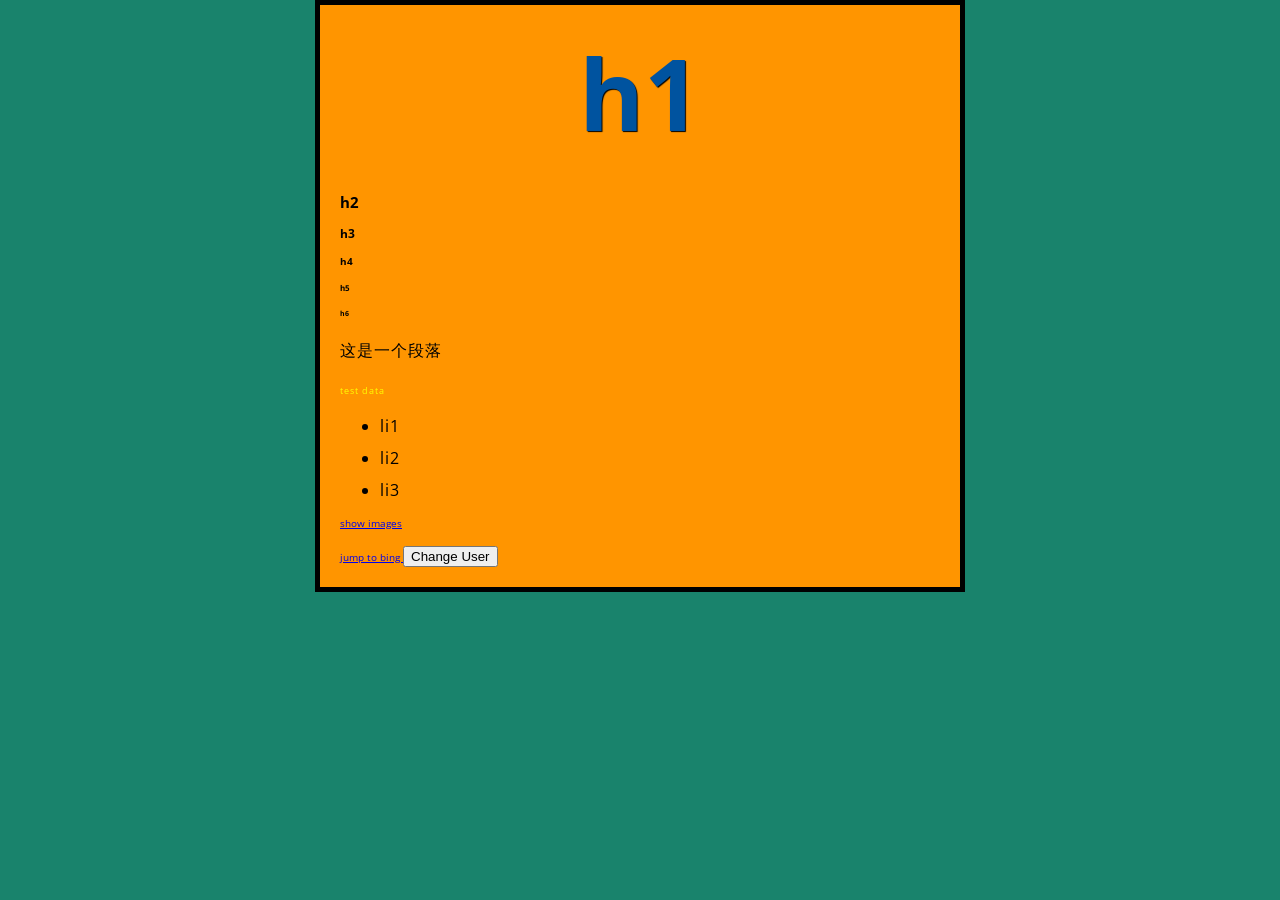
==== commit 8bd8cb4b: "删除不必要的壁纸文件，添加样式和交互功能" ====
--- a/index.html
+++ b/index.html
@@ -4,9 +4,14 @@
         <meta charset="utf-8" />
         <meta name="viewport" content="width=device-width" />
         <title>My test page</title>
+        <link href="styles/styles.css" rel="stylesheet" />
+        <link
+            href="https://fonts.googleapis.com/css?family=Open+Sans"
+            rel="stylesheet" 
+        />
     </head>
     <body>
-        <img src="images/wallpaper/miku.jpg" alt="img can't load" />
+        <!-- <img src="images/wallpaper/miku.jpg" alt="img can't load" /> -->
         <!--标题-->
         <h1>h1</h1>
         <h2>h2</h2>
@@ -14,5 +19,21 @@
         <h4>h4</h4>
         <h5>h5</h5>
         <h6>h6</h6>
+        <p>这是一个段落</p>
+        <p class="p-class">test data</p>
+        <ul>
+            <li>li1</li>
+            <li>li2</li>
+            <li>li3</li>
+        </ul>
+        <a href="images/wallpaper/miku.jpg" >
+            show images
+        </a>
+        <p></p>
+        <a href="https://www.bing.com/?mkt=zh-CN" >
+            jump to bing
+        </a>
+        <button>Change User</button>
+        <script src="scripts/main.js"></script>
     </body>
 </html>
--- a/styles/styles.css
+++ b/styles/styles.css
@@ -0,0 +1,40 @@
+h1 {
+    font-size: 99px;
+  margin: 0;
+  padding: 20px 0;
+  color: #00539f;
+  text-shadow: 1px 1px 1px black;
+  text-align: center;
+}
+
+p,
+li {
+  font-size: 16px;
+  line-height: 2;
+  letter-spacing: 1px;
+}
+
+.p-class {
+    color: yellow;
+    font-size: xx-small;
+}
+
+html {
+  font-size: 10px; /* px 表示“像素（pixel）”: 基础字号为 10 像素 */
+  font-family:
+    "Open Sans", sans-serif; /* 这应该是你从 Google Fonts 得到的其余输出。 */
+    background-color: #19836c;
+}
+
+body {
+  width: 600px;
+  margin: 0 auto;
+  background-color: #ff9500;
+  padding: 0 20px 20px 20px;
+  border: 5px solid black;
+}
+
+img {
+  display: block;
+  margin: 0 auto;
+}
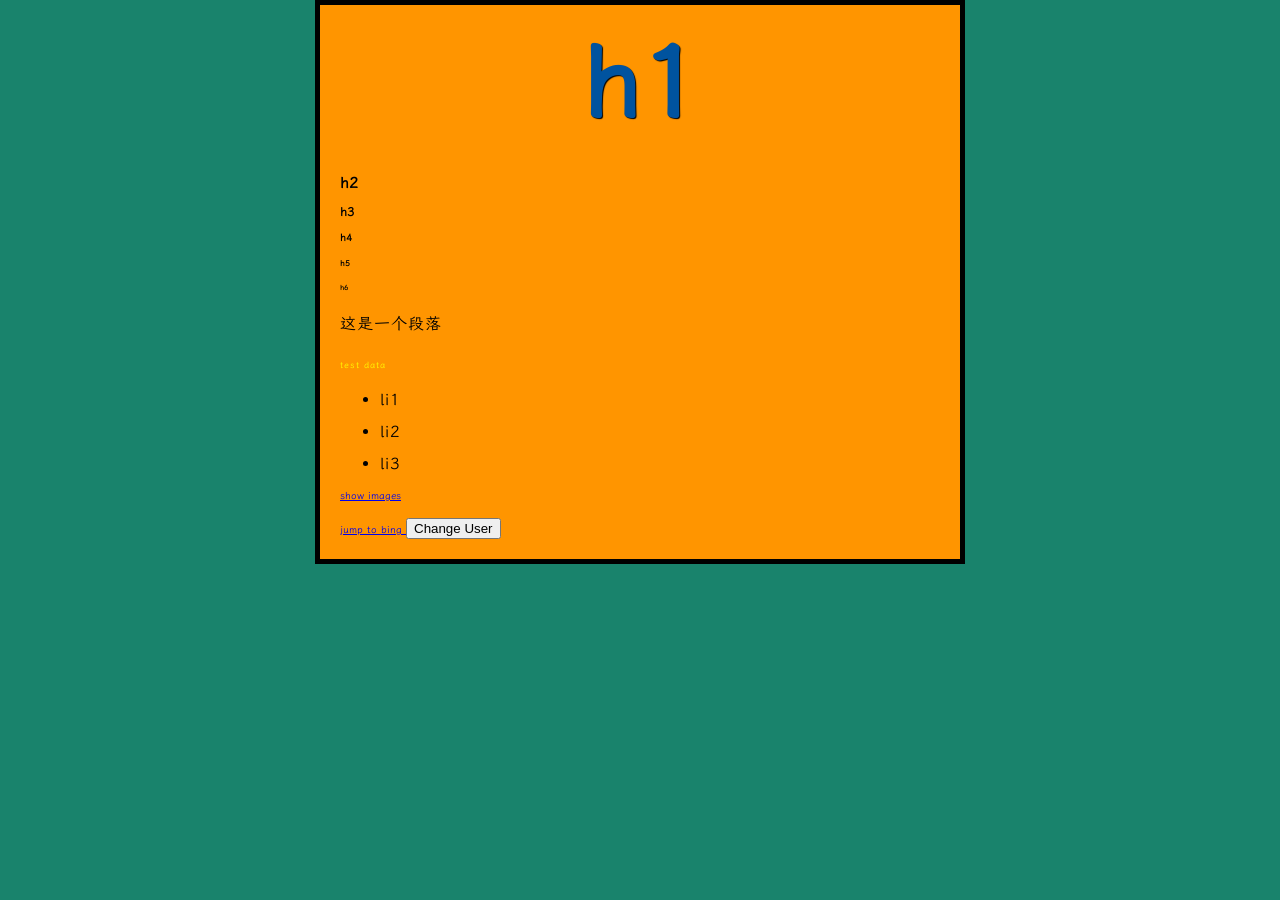
==== commit ffa47283: "update font" ====
--- a/index.html
+++ b/index.html
@@ -5,10 +5,6 @@
         <meta name="viewport" content="width=device-width" />
         <title>My test page</title>
         <link href="styles/styles.css" rel="stylesheet" />
-        <link
-            href="https://fonts.googleapis.com/css?family=Open+Sans"
-            rel="stylesheet" 
-        />
     </head>
     <body>
         <!-- <img src="images/wallpaper/miku.jpg" alt="img can't load" /> -->
--- a/styles/styles.css
+++ b/styles/styles.css
@@ -1,3 +1,12 @@
+/* 网站字体：霞鹜文楷（LXGW WenKai）子集版，完整 12.6 MB 母版见 font/ */
+@font-face {
+  font-family: "LXGW WenKai";
+  src: url("../font/LXGWWenKai-Regular.woff2") format("woff2");
+  font-weight: 400;
+  font-style: normal;
+  font-display: swap;
+}
+
 h1 {
     font-size: 99px;
   margin: 0;
@@ -21,8 +30,7 @@
 
 html {
   font-size: 10px; /* px 表示“像素（pixel）”: 基础字号为 10 像素 */
-  font-family:
-    "Open Sans", sans-serif; /* 这应该是你从 Google Fonts 得到的其余输出。 */
+  font-family: "LXGW WenKai", sans-serif;
     background-color: #19836c;
 }
 
